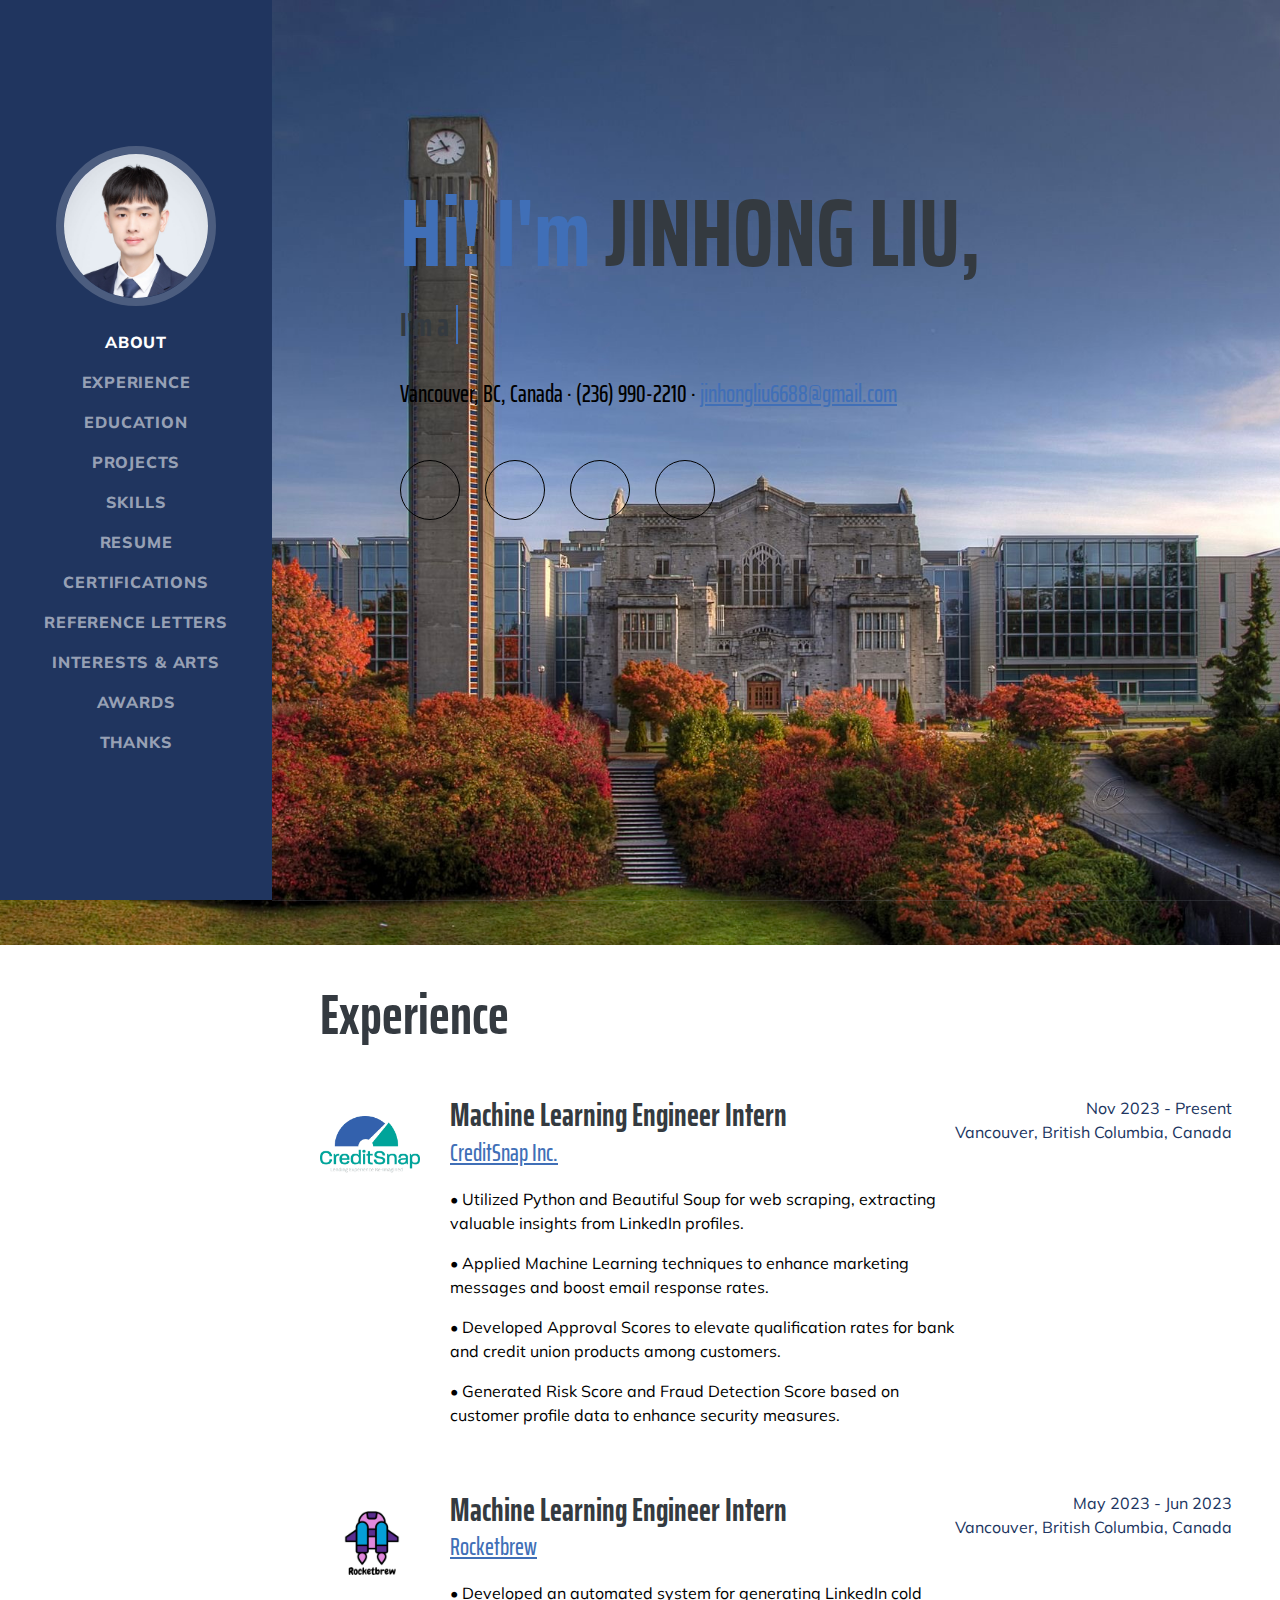
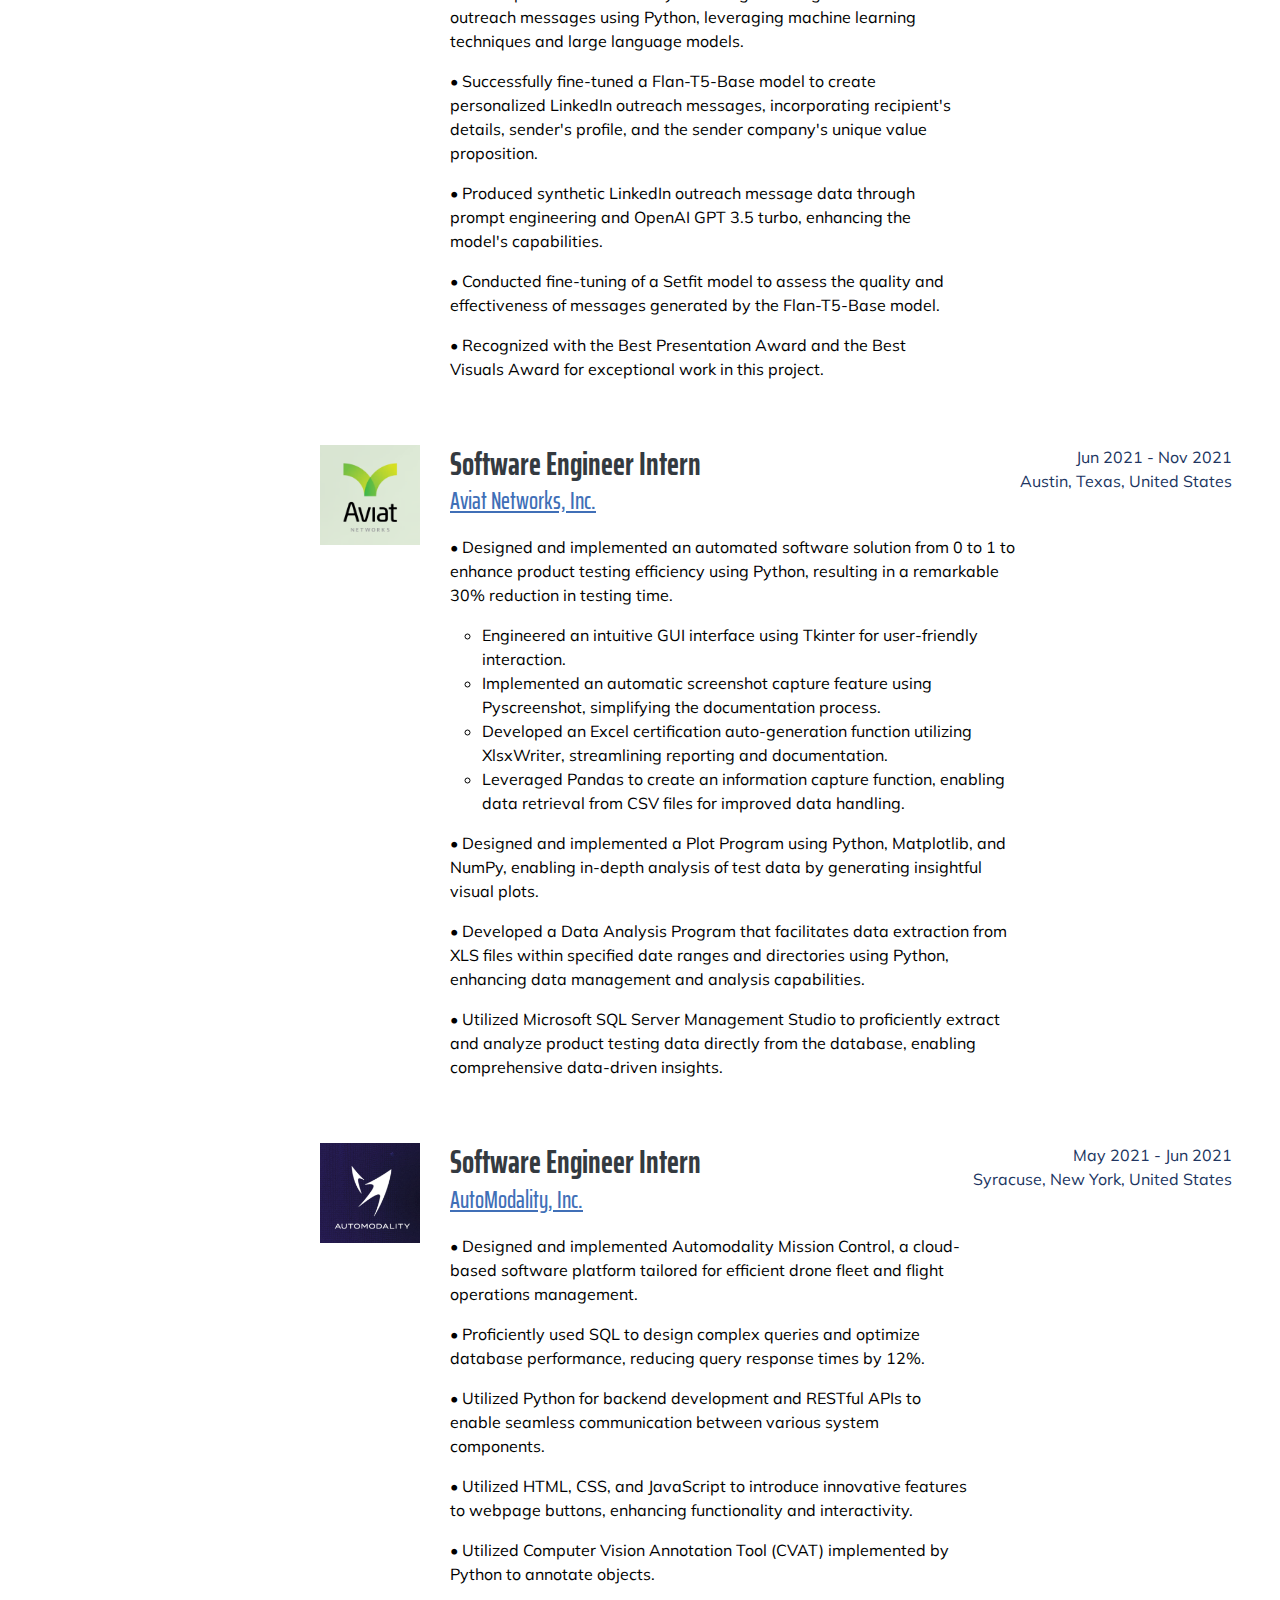
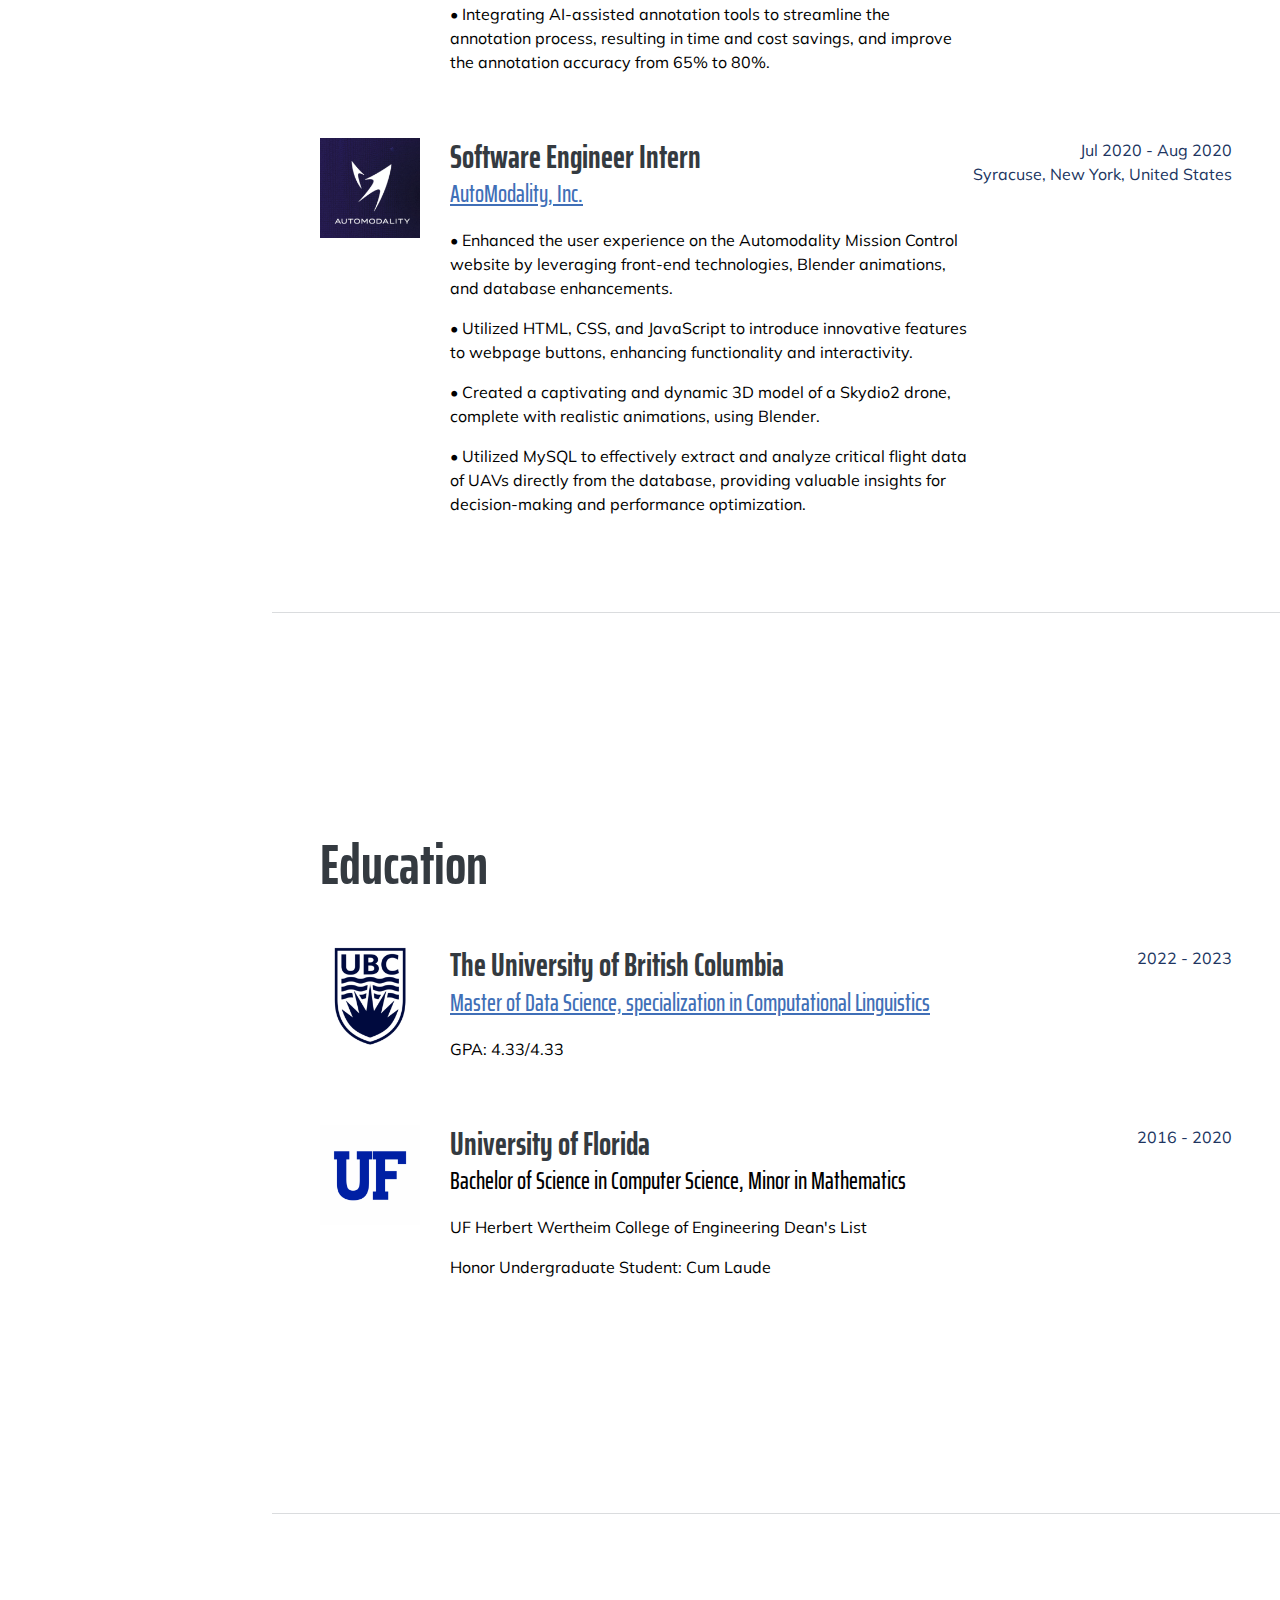
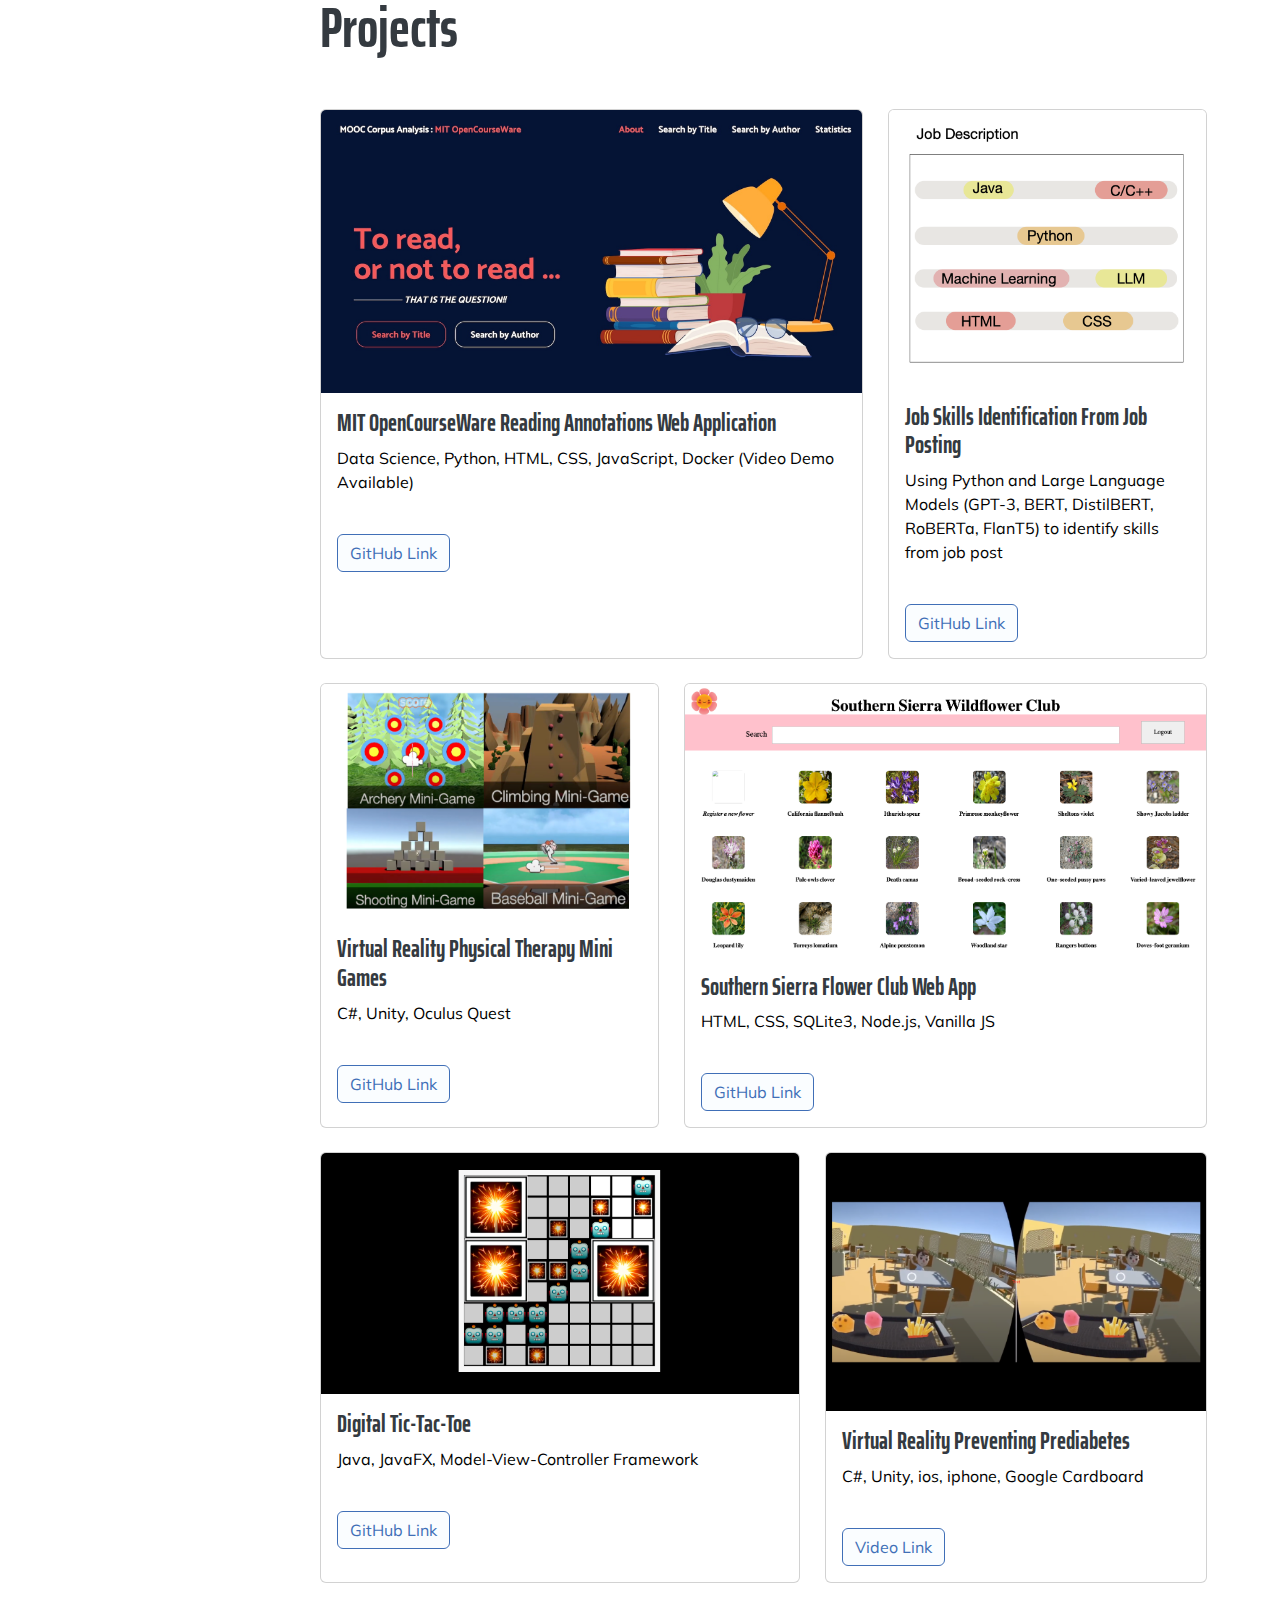
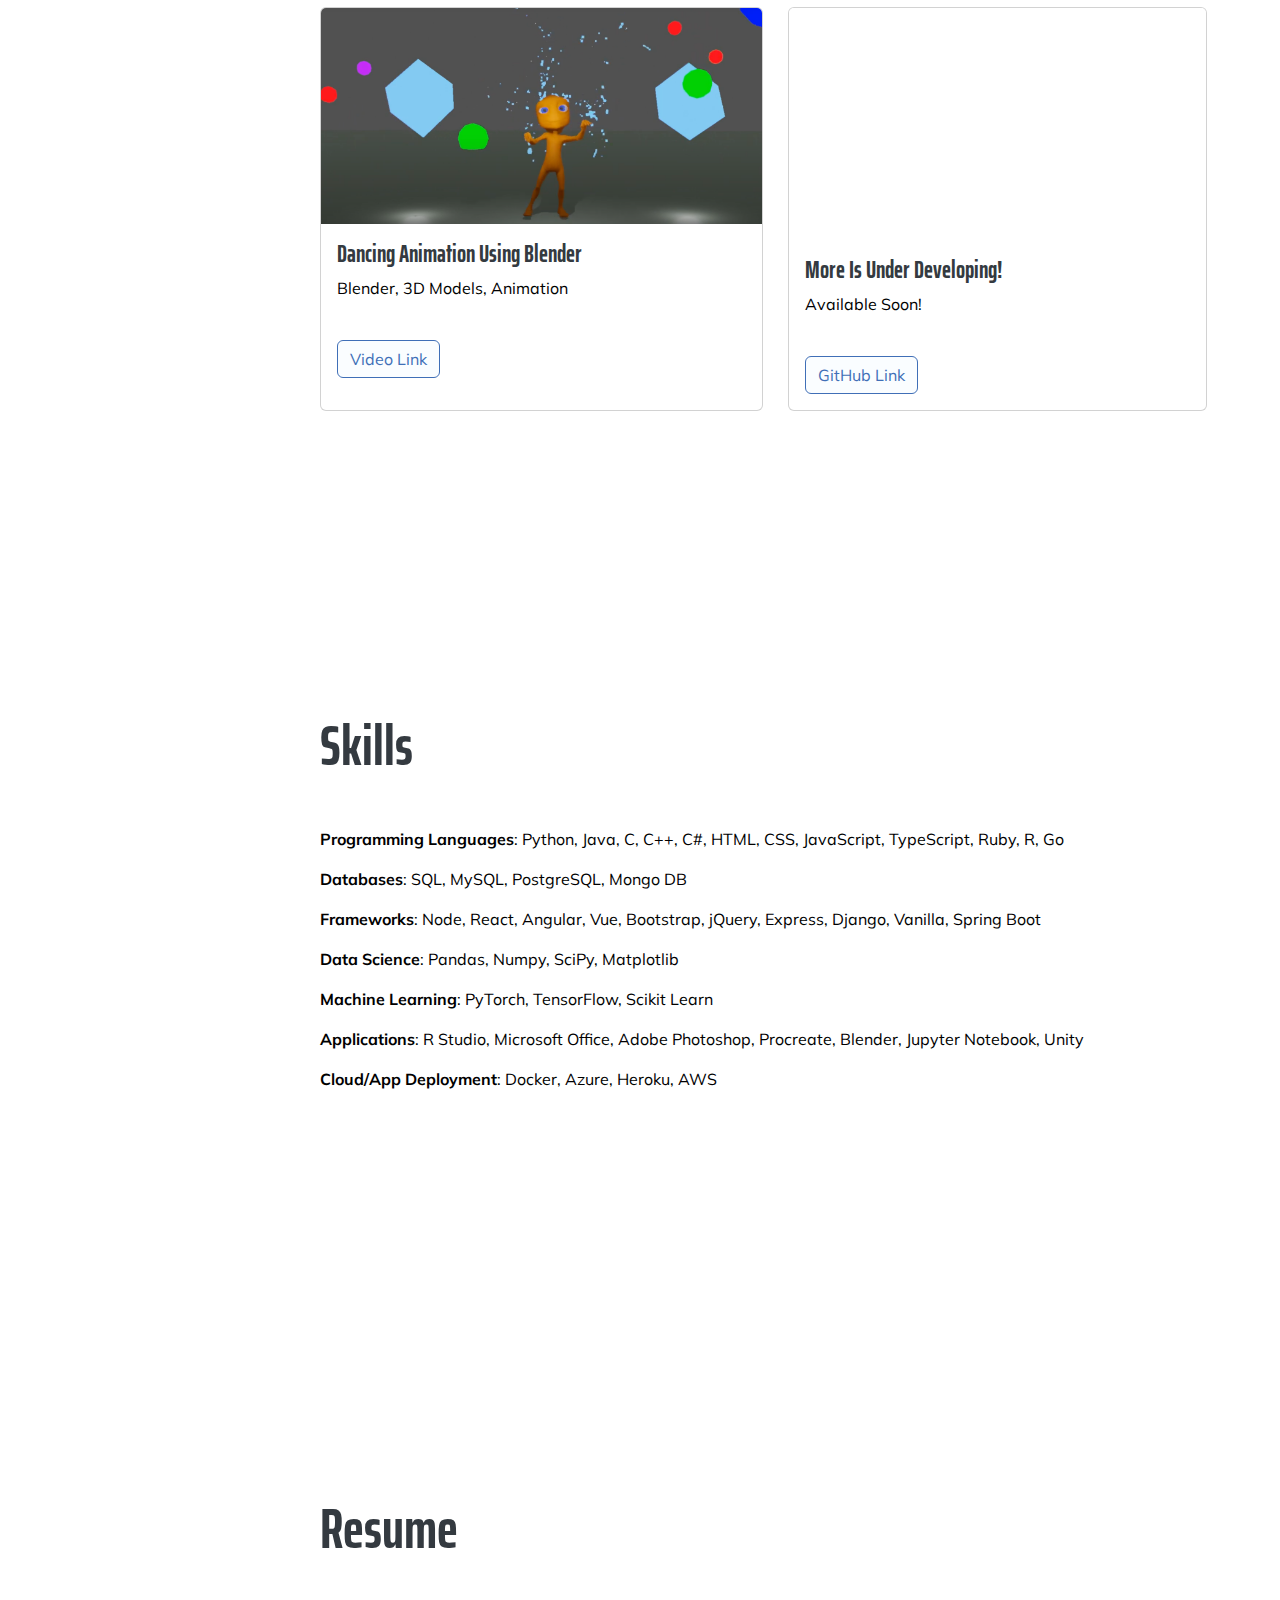
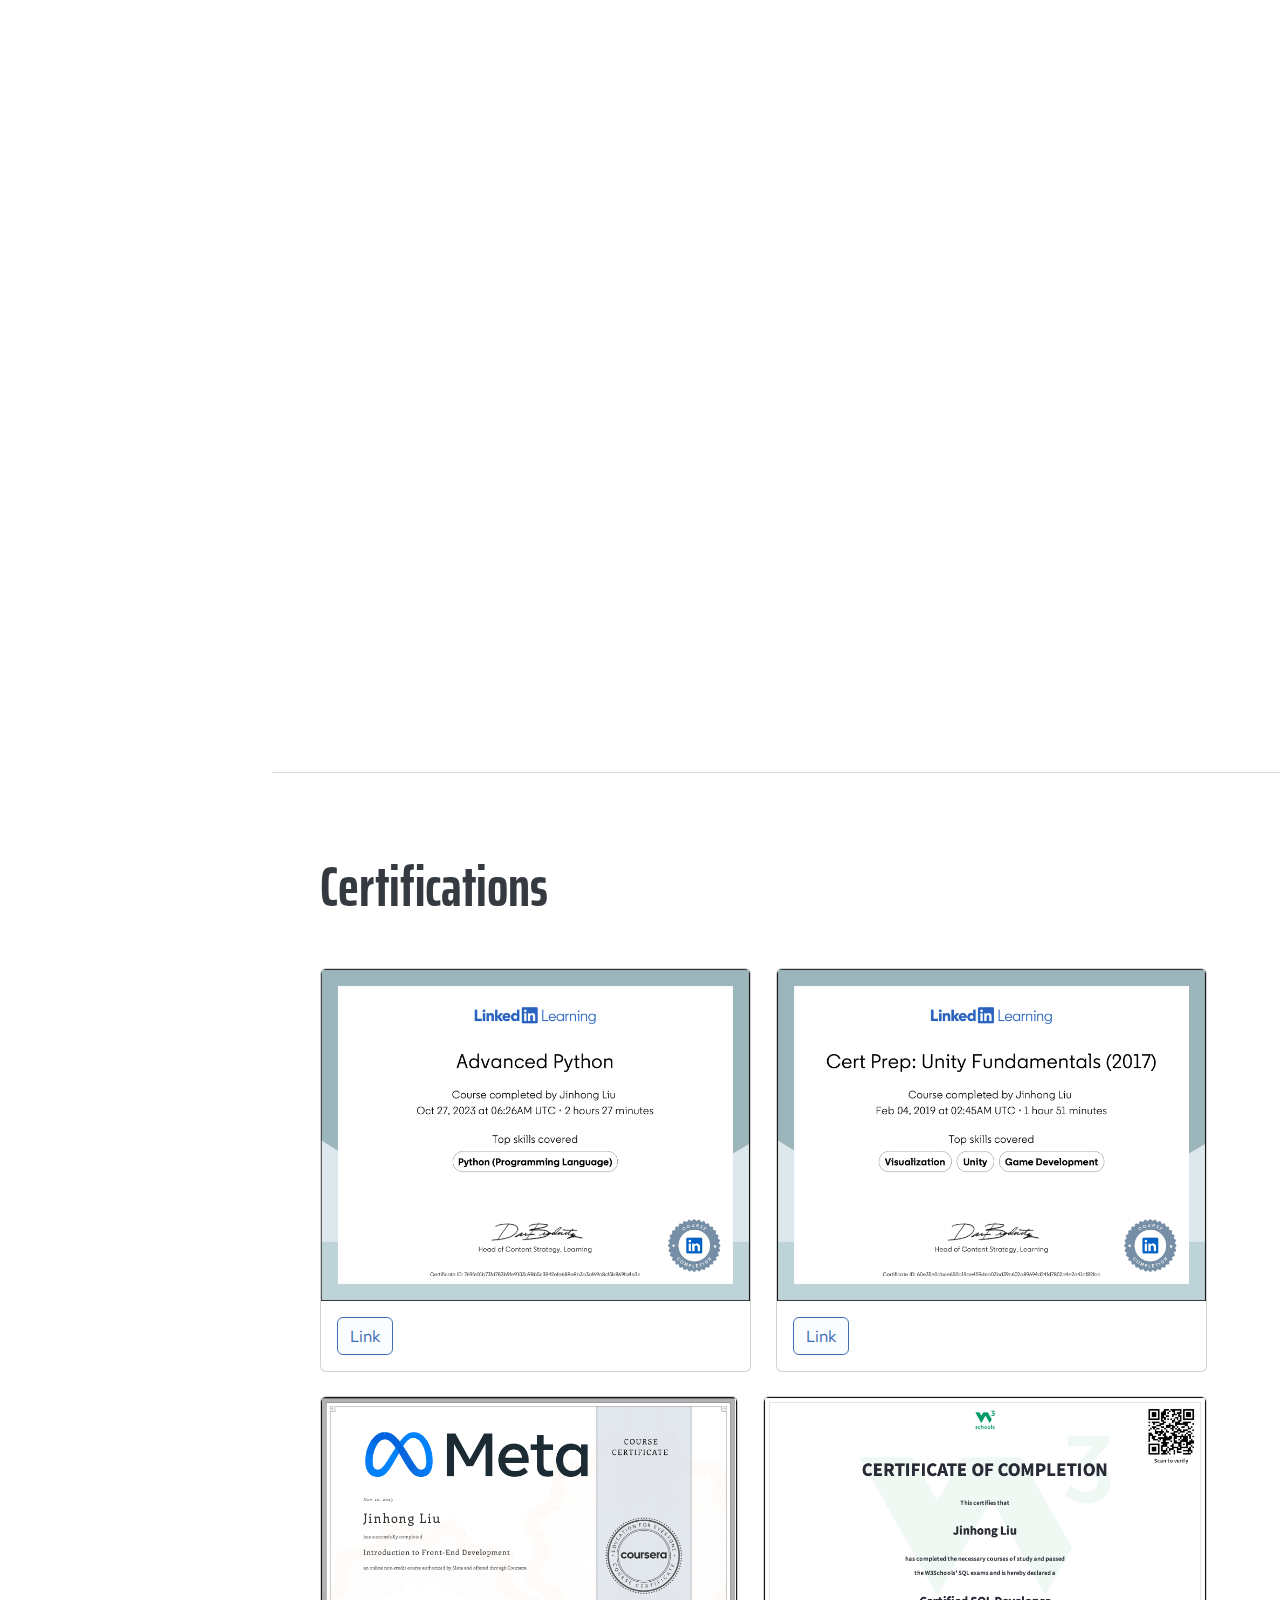
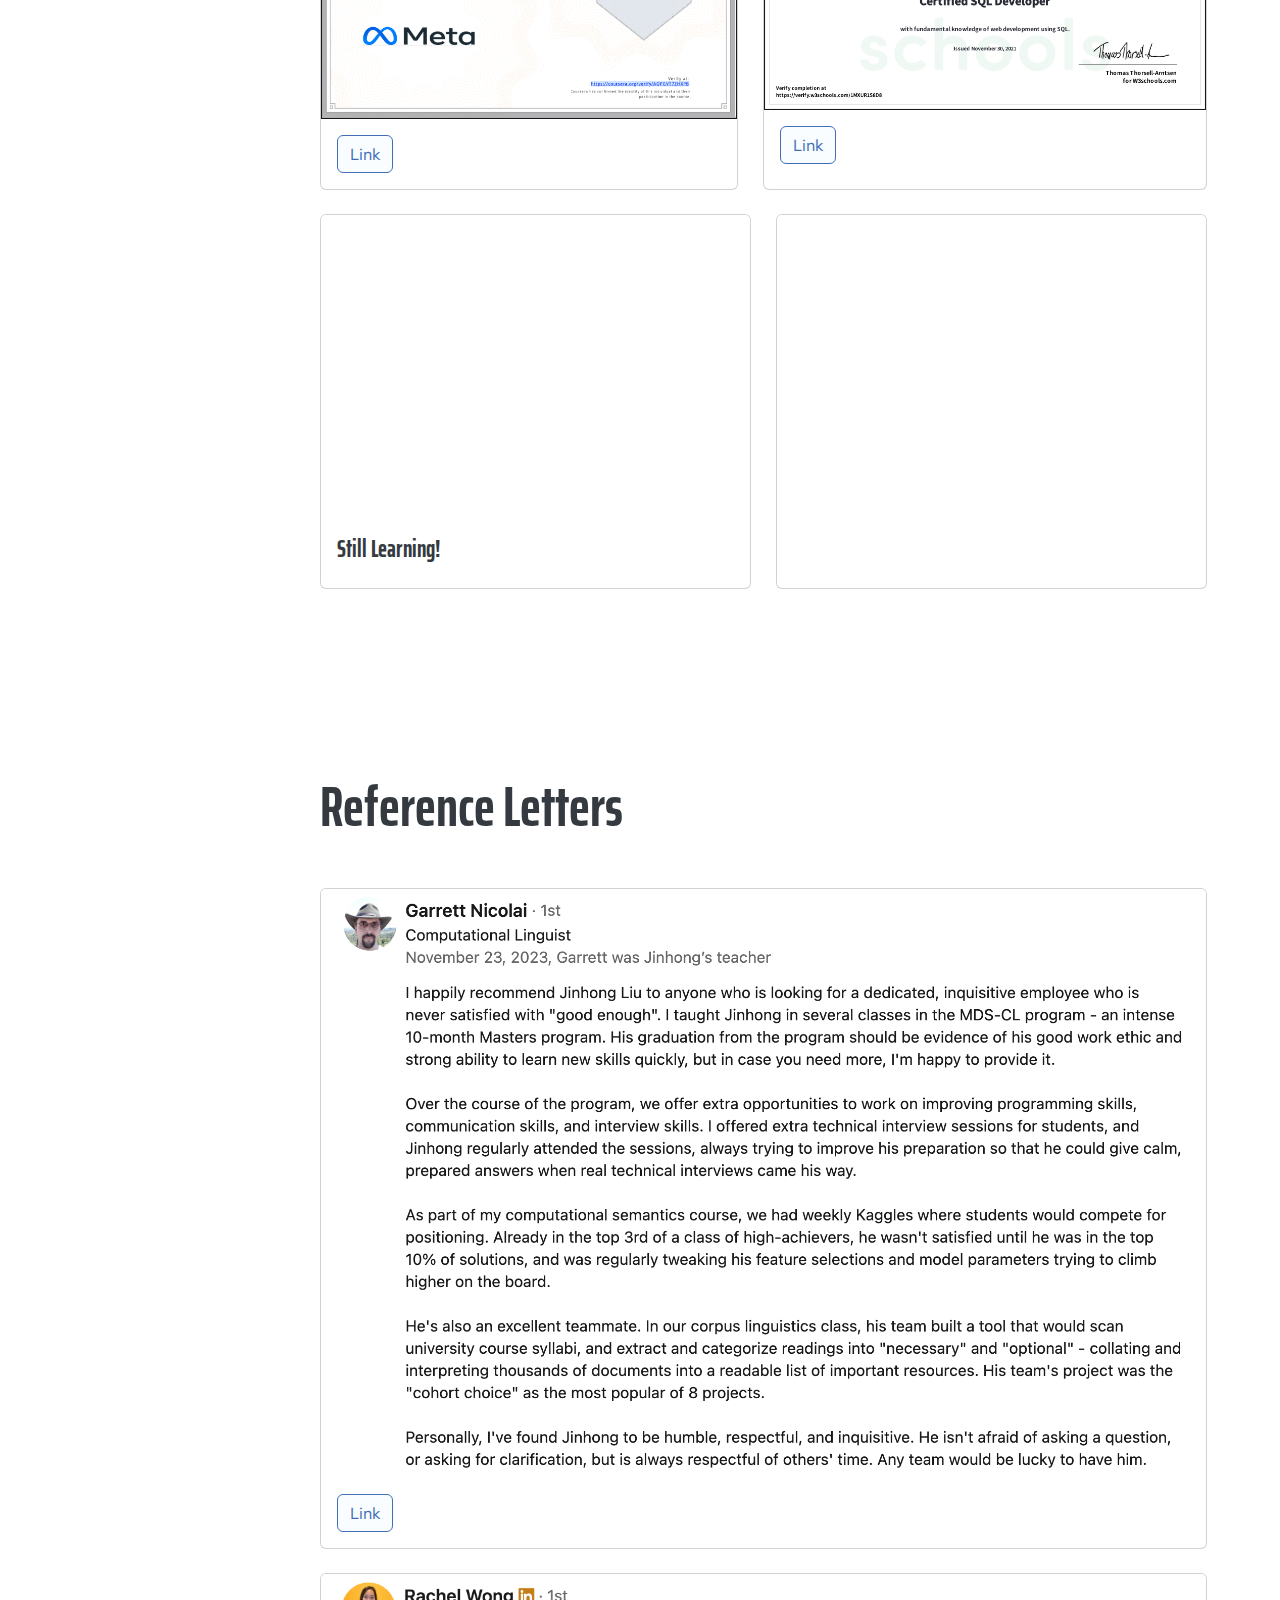
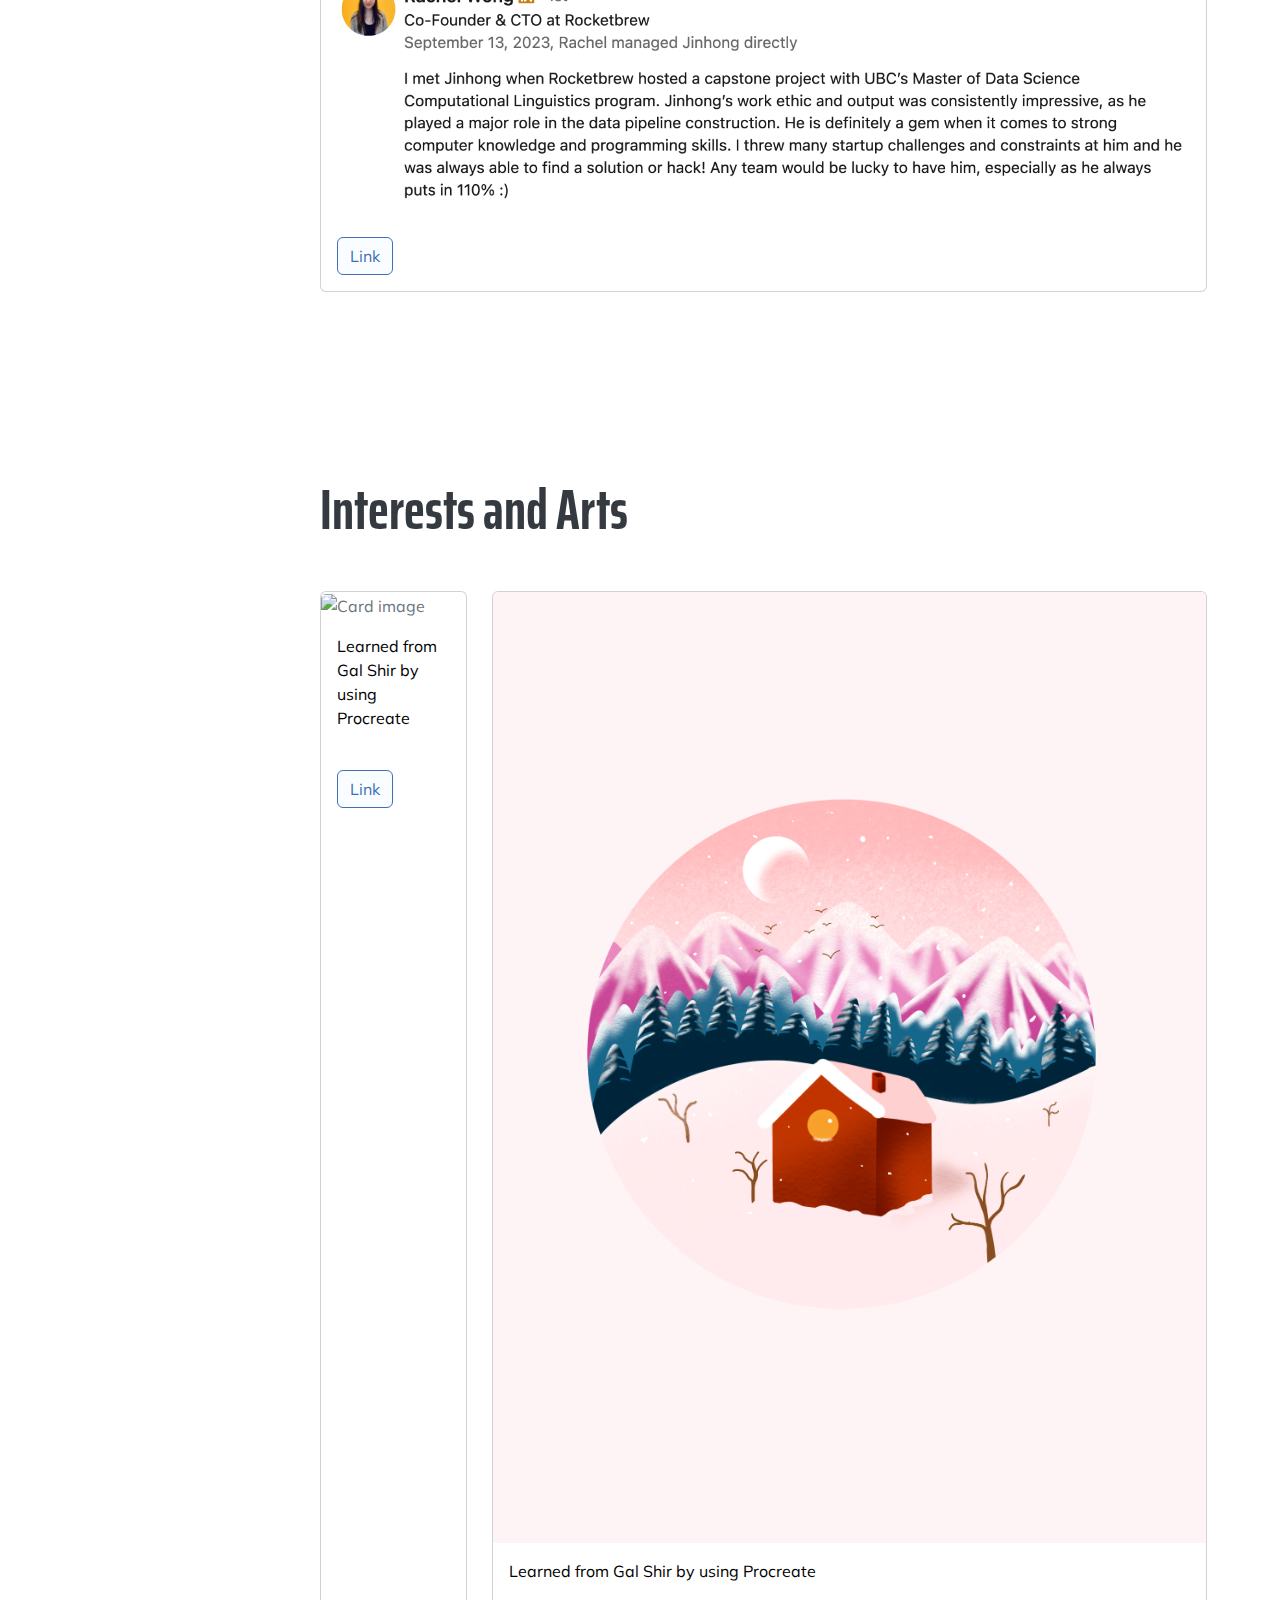
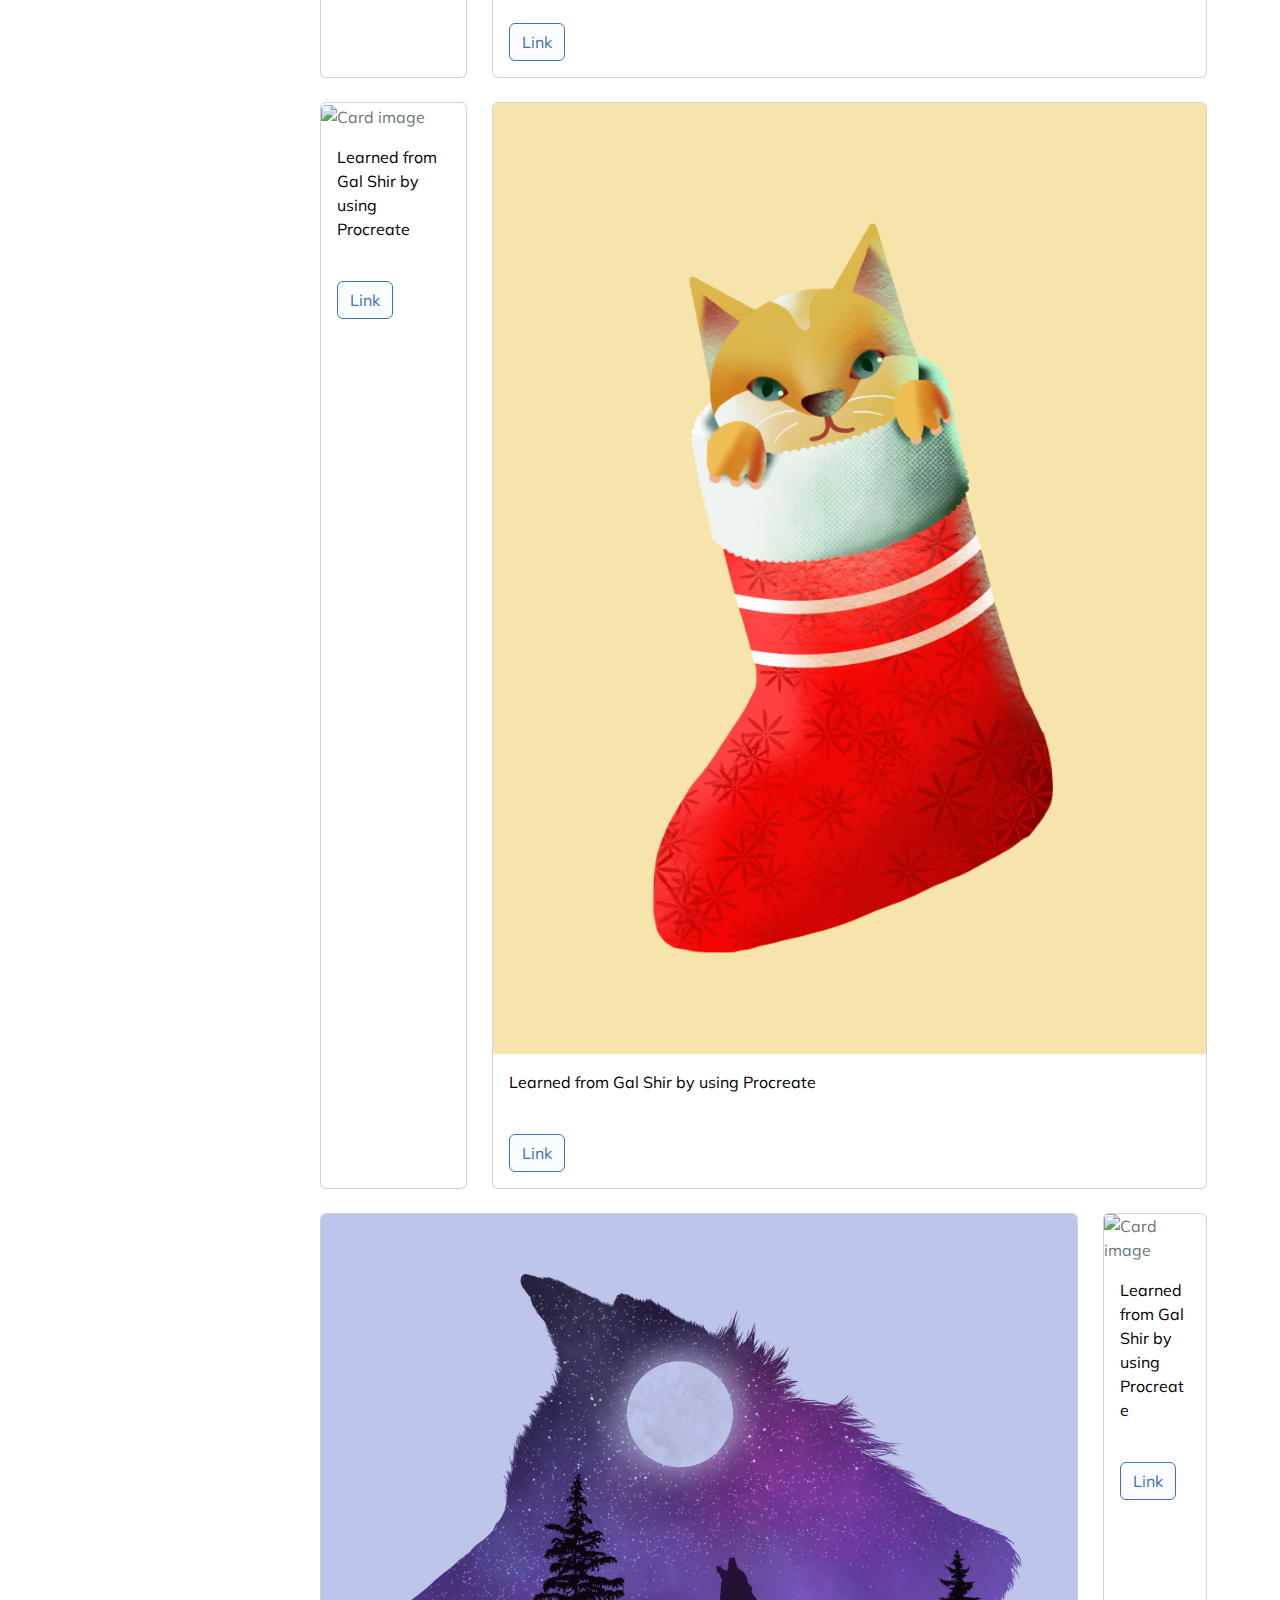
==== index.html @ 3a4aca95 "add changes" ====
<!DOCTYPE html>
<html lang="en">
    <head>
        <meta charset="utf-8" />
        <meta name="viewport" content="width=device-width, initial-scale=1, shrink-to-fit=no" />
        <meta name="description" content="" />
        <meta name="author" content="" />
        <!-- <title>Resume - Start Bootstrap Theme</title> -->
        <title>Jinhong Liu</title>
        <link rel="icon" type="image/x-icon" href="assets/img/favicon.ico" />
        <!-- Font Awesome icons (free version)-->
        <script src="https://use.fontawesome.com/releases/v6.3.0/js/all.js" crossorigin="anonymous"></script>
        <!-- Google fonts-->
        <link href="https://fonts.googleapis.com/css?family=Saira+Extra+Condensed:500,700" rel="stylesheet" type="text/css" />
        <link href="https://fonts.googleapis.com/css?family=Muli:400,400i,800,800i" rel="stylesheet" type="text/css" />
        <!-- Core theme CSS (includes Bootstrap)-->
        <link href="css/styles.css" rel="stylesheet" />
        <link href="css/type.css" rel="stylesheet" />
        <script src="https://code.jquery.com/jquery-3.6.4.min.js"></script>
        <script src="https://unpkg.com/scrollreveal"></script>
    </head>
    <body id="page-top">
        <!-- Navigation-->
        <nav class="navbar navbar-expand-lg navbar-dark bg-primary fixed-top" id="sideNav">
            <a class="navbar-brand js-scroll-trigger" href="#page-top">
                <span class="d-block d-lg-none">Jinhong Liu</span>
                <span class="d-none d-lg-block"><img class="img-fluid img-profile rounded-circle mx-auto mb-2" src="img/jinhongliu.png" alt="..." /></span>
            </a>
            <button class="navbar-toggler" type="button" data-bs-toggle="collapse" data-bs-target="#navbarResponsive" aria-controls="navbarResponsive" aria-expanded="false" aria-label="Toggle navigation"><span class="navbar-toggler-icon"></span></button>
            <div class="collapse navbar-collapse" id="navbarResponsive">
                <ul class="navbar-nav">
                    <li class="nav-item"><a class="nav-link js-scroll-trigger" href="#about">About</a></li>
                    <li class="nav-item"><a class="nav-link js-scroll-trigger" href="#experience">Experience</a></li>
                    <li class="nav-item"><a class="nav-link js-scroll-trigger" href="#education">Education</a></li>
                    <li class="nav-item"><a class="nav-link js-scroll-trigger" href="#projects">Projects</a></li>
                    <li class="nav-item"><a class="nav-link js-scroll-trigger" href="#skills">Skills</a></li>
                    <li class="nav-item"><a class="nav-link js-scroll-trigger" href="#resume">Resume</a></li>
                    <li class="nav-item"><a class="nav-link js-scroll-trigger" href="#certifications">Certifications</a></li>
                    <li class="nav-item"><a class="nav-link js-scroll-trigger" href="#reference">Reference Letters</a></li>
                    <li class="nav-item"><a class="nav-link js-scroll-trigger" href="#interestsandarts">Interests & Arts</a></li>
                    <li class="nav-item"><a class="nav-link js-scroll-trigger" href="#awards">Awards</a></li>
                    <li class="nav-item"><a class="nav-link js-scroll-trigger" href="#thanks">Thanks</a></li>
                </ul>
            </div>
        </nav>
        <!-- Page Content-->
        <div class="container-fluid p-0">
            <!-- About-->
            <section class="resume-section scroll-reveal" id="about">
                <div class="resume-section-content about-section">
                    <img class="wallpaper-begin"
                        src='img/wallpapers/vancouver-bridge.png'
                        alt=""
                    >
                    <h1 class="mb-0">
                        <!--  -->
                        <!-- <span class="text-primary">LIU</span> -->
                        <span style="color: #406FB7;">Hi! I'm </span>JINHONG LIU,
                    </h1>
                    <br>
                    <h3>
                        I'm a <span class="input-wrapper-begin"><a class="placeholder-begin"></a></span>
                        <!-- I'm a <span class="abcde"></span> -->
                        <!-- <a class="typewrite" id="border" data-period="2000" data-type='[ "Full Stack Web Developer", "Data Scientist", "Machine Learning Engineer", "Software Engineer" ]'>
                          <span class="wrap">Software Engineer</span>
                        </a> -->
                    </h3>
                    <br>
                    <div class="subheading mb-5">
                        Vancouver, BC, Canada  ·  (236) 990-2210  ·  
                        <a href="mailto:name@email.com">jinhongliu6688@gmail.com</a>
                        <!-- <a>jinhongliu6688@gmail.com</a> -->
                    </div>
                    <!-- <br> -->
                    <!-- <p class="lead mb-5">👋🏻 Hi! I recently graduated from the University of British Columbia with a <strong>Master of Data Science</strong> Degree with specialization in Computational Linguistics. I got my <strong>Bachelor of Science in Computer Science</strong> degree from University of Florida. I am activly seeking full-time position opportunities of <strong>software engineer, web developer, data scientist, and machine learning engineer</strong> in Canada. Feel free to contact me!</p> -->
                    <!-- <div class="social-icons"> -->
                    <div class="ul1">
                        <div class="li1">
                            <a href="https://www.linkedin.com/in/jinhong-ivan-liu" target="_blank"><i class="fab fa-linkedin-in icon"></i></a>
                        </div>
                        <div class="li1">
                            <a href="https://github.com/jinhongliu6688" target="_blank"><i class="fab fa-github icon"></i></a>
                        </div>
                        <div class="li1">
                            <a href="https://leetcode.com/ivan6688" target="_blank"><i class="fa-solid fa-code icon"></i></a>
                        </div>
                        <div class="li1">
                            <a href="mailto:jinhongliu6688@gmail.com" target="_blank"><i class="fa fa-envelope icon"></i></a>
                        </div>
                        <!-- <a class="social-icon" href="#!"><i class="fab fa-facebook-f"></i></a> -->
                    </div>
                </div>
            </section>
            <hr class="m-0" />
            <!-- Experience-->
            <section class="resume-section" id="experience">
                <div class="resume-section-content">
                    <h2 class="mb-5 scroll-reveal">Experience</h2>
                    <div class="d-flex flex-column flex-md-row justify-content-between mb-5 scroll-reveal">
                        <div class="logo-right-space">
                            <img class="company-logo" src="img/logos/creditsnap_logo.webp" alt="creditsnap_logo.jpg">
                        </div>
                        <div class="flex-grow-1">
                            <h3 class="mb-0">Machine Learning Engineer Intern</h3>
                            <div class="subheading mb-3">
                                <a href="http://www.CreditSnap.com" target="_blank">CreditSnap Inc.</a>
                            </div>
                            <!-- <p>Utilized machine learning to tackle B2B Fintech challenges</p> -->
                            <p>• Utilized Python and Beautiful Soup for web scraping, extracting valuable insights from LinkedIn profiles.</p>
                            <p>• Applied Machine Learning techniques to enhance marketing messages and boost email response rates.</p>
                            <p>• Developed Approval Scores to elevate qualification rates for bank and credit union products among customers.</p>
                            <p>• Generated Risk Score and Fraud Detection Score based on customer profile data to enhance security measures.</p>
                        </div>
                        <div class="flex-shrink-0" style="text-align: right;">
                            <span class="text-primary">Nov 2023 - Present</span>
                            <br>
                            <span class="text-primary">Vancouver, British Columbia, Canada</span>
                        </div>
                    </div>
                    <div class="d-flex flex-column flex-md-row justify-content-between mb-5 scroll-reveal">
                        <div class="logo-right-space">
                            <img class="company-logo" src="img/logos/rocketbrew_logo.png" alt="rocketbrew_logo.jpg">
                        </div>
                        <div class="flex-grow-1">
                            <h3 class="mb-0">Machine Learning Engineer Intern</h3>
                            <div class="subheading mb-3"><a href="https://www.therocketbrew.com/" target="_blank">Rocketbrew</a></div>
                            <p>• Developed an automated system for generating LinkedIn cold outreach messages using Python, leveraging machine learning techniques and large language models.</p>
                            <p>• Successfully fine-tuned a Flan-T5-Base model to create personalized LinkedIn outreach messages, incorporating recipient's details, sender's profile, and the sender company's unique value proposition.</p>
                            <p>• Produced synthetic LinkedIn outreach message data through prompt engineering and OpenAI GPT 3.5 turbo, enhancing the model's capabilities.</p>
                            <p>• Conducted fine-tuning of a Setfit model to assess the quality and effectiveness of messages generated by the Flan-T5-Base model.</p>
                            <p>• Recognized with the Best Presentation Award and the Best Visuals Award for exceptional work in this project.</p>
                        </div>
                        <!-- <div> -->
                        <div class="flex-shrink-0" style="text-align: right;">
                            <span class="text-primary">May 2023 - Jun 2023</span>
                            <br>
                            <span class="text-primary">Vancouver, British Columbia, Canada</span>
                        </div>
                            <!-- <div class="flex-shrink-0"><span class="text-primary">Vancouver, BC, Canada</span></div> -->
                        <!-- </div> -->
                    </div>
                    <div class="d-flex flex-column flex-md-row justify-content-between mb-5 scroll-reveal">
                        <div class="logo-right-space">
                            <img class="company-logo" src="img/logos/aviat_logo.png" alt="aviat_logo.jpg">
                        </div>
                        <div class="flex-grow-1">
                            <h3 class="mb-0">Software Engineer Intern</h3>
                            <div class="subheading mb-3"><a href="https://aviatnetworks.com/" target="_blank">Aviat Networks, Inc.</a></div>
                            <p>• Designed and implemented an automated software solution from 0 to 1 to enhance product testing efficiency using Python, resulting in a remarkable 30% reduction in testing time.</p>
                                <ul style="list-style-type:circle; color: black">
                                    <li>Engineered an intuitive GUI interface using Tkinter for user-friendly interaction.</li>
                                    <li>Implemented an automatic screenshot capture feature using Pyscreenshot, simplifying the documentation process.</li>
                                    <li>Developed an Excel certification auto-generation function utilizing XlsxWriter, streamlining reporting and documentation.</li>
                                    <li>Leveraged Pandas to create an information capture function, enabling data retrieval from CSV files for improved data handling.</li>
                                </ul>
                            <p>• Designed and implemented a Plot Program using Python, Matplotlib, and NumPy, enabling in-depth analysis of test data by generating insightful visual plots.</p>
                            <p>• Developed a Data Analysis Program that facilitates data extraction from XLS files within specified date ranges and directories using Python, enhancing data management and analysis capabilities.</p>
                            <p>• Utilized Microsoft SQL Server Management Studio to proficiently extract and analyze product testing data directly from the database, enabling comprehensive data-driven insights.</p>
                        </div>
                        <div class="flex-shrink-0" style="text-align: right;">
                            <span class="text-primary">Jun 2021 - Nov 2021</span>
                            <br>
                            <span class="text-primary">Austin, Texas, United States</span>
                        </div>
                    </div>
                    <div class="d-flex flex-column flex-md-row justify-content-between mb-5 scroll-reveal">
                        <div class="logo-right-space">
                            <img class="company-logo" src="img/logos/am_logo.png" alt="am_logo.jpg">
                        </div>
                        <div class="flex-grow-1">
                            <h3 class="mb-0">Software Engineer Intern</h3>
                            <div class="subheading mb-3"><a href="https://www.automodality.com/" target="_blank">AutoModality, Inc.</a></div>
                            <p>• Designed and implemented Automodality Mission Control, a cloud-based software platform tailored for efficient drone fleet and flight operations management.</p>
                            <p>• Proficiently used SQL to design complex queries and optimize database performance, reducing query response times by 12%.</p>
                            <p>• Utilized Python for backend development and RESTful APIs to enable seamless communication between various system components.</p>
                            <p>• Utilized HTML, CSS, and JavaScript to introduce innovative features to webpage buttons, enhancing functionality and interactivity.</p>
                            <p>• Utilized Computer Vision Annotation Tool (CVAT) implemented by Python to annotate objects.</p>
                            <p>• Integrating AI-assisted annotation tools to streamline the annotation process, resulting in time and cost savings, and improve the annotation accuracy from 65% to 80%.</p>
                        </div>
                        <div class="flex-shrink-0" style="text-align: right;">
                            <span class="text-primary">May 2021 - Jun 2021</span>
                            <br>
                            <span class="text-primary">Syracuse, New York, United States</span>
                        </div>
                    </div>
                    <div class="d-flex flex-column flex-md-row justify-content-between scroll-reveal">
                        <div class="logo-right-space">
                            <img class="company-logo" src="img/logos/am_logo.png" alt="am_logo.jpg">
                        </div>
                        <div class="flex-grow-1">
                            <h3 class="mb-0">Software Engineer Intern</h3>
                            <div class="subheading mb-3"><a href="https://www.automodality.com/" target="_blank">AutoModality, Inc.</a></div>
                            <p>• Enhanced the user experience on the Automodality Mission Control website by leveraging front-end technologies, Blender animations, and database enhancements.</p>
                            <p>• Utilized HTML, CSS, and JavaScript to introduce innovative features to webpage buttons, enhancing functionality and interactivity.</p>
                            <p>• Created a captivating and dynamic 3D model of a Skydio2 drone, complete with realistic animations, using Blender. </p>
                            <p>• Utilized MySQL to effectively extract and analyze critical flight data of UAVs directly from the database, providing valuable insights for decision-making and performance optimization.    </p>
                        </div>
                        <div class="flex-shrink-0" style="text-align: right;">
                            <span class="text-primary">Jul 2020 - Aug 2020</span>
                            <br>
                            <span class="text-primary">Syracuse, New York, United States</span>
                        </div>
                    </div>
                </div>
            </section>
            <hr class="m-0" />
            <!-- Education-->
            <section class="resume-section" id="education">
                <div class="resume-section-content">
                    <h2 class="mb-5 scroll-reveal">Education</h2>
                    <div class="d-flex flex-column flex-md-row justify-content-between mb-5 scroll-reveal">
                        <div class="logo-right-space">
                            <img class="company-logo" src="img/logos/ubc-logo-1.png" alt="ubc-logo.jpg">
                        </div>
                        <div class="flex-grow-1">
                            <h3 class="mb-0">The University of British Columbia</h3>
                            <div class="subheading mb-3"><a href="https://masterdatascience.ubc.ca/programs/computational-linguistics" target="_blank">Master of Data Science, specialization in Computational Linguistics</a></div>
                            <!-- <div>Computer Science - Web Development Track</div> -->
                            <p>GPA: 4.33/4.33</p>
                        </div>
                        <div class="flex-shrink-0"><span class="text-primary">2022 - 2023</span></div>
                    </div>
                    <div class="d-flex flex-column flex-md-row justify-content-between scroll-reveal">
                        <div class="logo-right-space">
                            <!-- style="width:100px;height:100px; margin-top: 10px;" -->
                            <img class="company-logo" src="img/logos/uf-logo-1.png" alt="uf-logo.jpg">
                        </div>
                        <div class="flex-grow-1">
                            <h3 class="mb-0">University of Florida</h3>
                            <div class="subheading mb-3">Bachelor of Science in Computer Science, Minor in Mathematics</div>
                            <p>UF Herbert Wertheim College of Engineering Dean's List</p>
                            <p>Honor Undergraduate Student: Cum Laude</p>
                        </div>
                        <div class="flex-shrink-0"><span class="text-primary">2016 - 2020</span></div>
                    </div>
                </div>
            </section>
            <hr class="m-0" />
            <!-- Projects-->
            <section class="resume-section" id="projects">
                <div class="resume-section-content">
                    <h2 class="mb-5 scroll-reveal">Projects</h2>
                    <div class="card-deck d-flex flex-row scroll-reveal">
                        <div class="card mb-4">
                            <div class="card-img-top">
                                <img class="center-card-img card-img-top" src="img/projects/mit_project.jpeg" alt="Card image" />
                            </div>
                            <div class="card-body">
                                <h4 class="card-title">MIT OpenCourseWare Reading Annotations Web Application</h4>
                                <p class="card-text">
                                    Data Science, Python, HTML, CSS, JavaScript, Docker (Video Demo Available)
                                </p>
                                <br />
                                <a href="https://github.com/jinhongliu6688/MIT_OpenCourseWare_Reading_Annotations_Web_App" target="_blank"
                                    class="btn btn-primary sink-button" style="color: #406FB7;">GitHub Link</a>
                            </div>
                        </div>
                        <div class="card mb-4">
                            <div class="card-img-top">
                                <img class="center-card-img card-img-top" src="img/projects/skills_extraction.png" alt="Card image" />
                            </div>
                            <div class="card-body">
                                <h4 class="card-title">Job Skills Identification From Job Posting</h4>
                                <p class="card-text">
                                    Using Python and Large Language Models (GPT-3, BERT, DistilBERT, RoBERTa, FlanT5) to identify skills from job post
                                </p>
                                <br />
                                <a href="https://github.com/jinhongliu6688/LLM-Large-Language-Model--based-Skill-Extraction-from-LinkedIn-Job-Descriptions" target="_blank"
                                    class="btn btn-primary sink-button" style="color: #406FB7;">GitHub Link</a>
                            </div>
                        </div>
                    </div>
                    <div class="card-deck d-flex flex-row scroll-reveal">
                        <div class="card mb-4">
                            <div class="card-img-top">
                                <img class="center-card-img card-img-top" src="img/projects/vr_physical.png" alt="Card image" />
                            </div>
                            <div class="card-body">
                                <h4 class="card-title">Virtual Reality Physical Therapy Mini Games</h4>
                                <p class="card-text">
                                    C#, Unity, Oculus Quest
                                </p>
                                <br />
                                <a href="https://github.com/jinhongliu6688/VR_for_Physical_Therapy" target="_blank"
                                    class="btn btn-primary sink-button" style="color: #406FB7;">GitHub Link</a>
                            </div>
                        </div>
                        <div class="card mb-4">
                            <div class="card-img-top">
                                <img class="center-card-img card-img-top" src="img/projects/flower_web_app.png" alt="Card image" />
                            </div>
                            <div class="card-body">
                                <h4 class="card-title">Southern Sierra Flower Club Web App</h4>
                                <p class="card-text">
                                    HTML, CSS, SQLite3, Node.js, Vanilla JS
                                </p>
                                <br />
                                <a href="https://github.com/jinhongliu6688/Southern_Sierra_Flower_Club_Web_App" target="_blank"
                                    class="btn btn-primary sink-button" style="color: #406FB7;">GitHub Link</a>
                            </div>
                        </div>
                    </div>
                    <div class="card-deck d-flex flex-row scroll-reveal">
                        <div class="card mb-4">
                            <div class="card-img-top">
                                <img class="center-card-img card-img-top" src="img/projects/tictactoe_black.png" alt="Card image" />
                            </div>
                            <div class="card-body">
                                <h4 class="card-title">Digital Tic-Tac-Toe</h4>
                                <p class="card-text">
                                    Java, JavaFX, Model-View-Controller Framework
                                </p>
                                <br />
                                <a href="https://github.com/jinhongliu6688/Digital-Tic-Tac-Toe" target="_blank"
                                    class="btn btn-primary sink-button" style="color: #406FB7;">GitHub Link</a>
                            </div>
                        </div>
                        <div class="card mb-4">
                            <div class="card-img-top">
                                <img class="center-card-img card-img-top" src="img/projects/vr_prediabetes.png" alt="Card image" />
                            </div>
                            <div class="card-body">
                                <h4 class="card-title">Virtual Reality Preventing Prediabetes</h4>
                                <p class="card-text">
                                    C#, Unity, ios, iphone, Google Cardboard
                                </p>
                                <br />
                                <a href="https://youtu.be/BjT1qqiP2U8" target="_blank"
                                    class="btn btn-primary sink-button" style="color: #406FB7;">Video Link</a>
                            </div>
                        </div>
                    </div>
                    <div class="card-deck d-flex flex-row scroll-reveal">
                        <div class="card mb-4">
                            <div class="card-img-top">
                                <img class="center-card-img card-img-top" src="img/projects/blender_dance.png" alt="Card image" />
                            </div>
                            <div class="card-body">
                                <h4 class="card-title">Dancing Animation Using Blender</h4>
                                <p class="card-text">
                                    Blender, 3D Models, Animation
                                </p>
                                <br />
                                <a href="https://www.youtube.com/watch?v=Gjp_6P2lR80" target="_blank"
                                    class="btn btn-primary sink-button" style="color: #406FB7;">Video Link</a>
                            </div>
                        </div>
                        <div class="card mb-4">
                            <div class="card-img-top">
                                <img class="center-card-img card-img-top" src="img/projects/more.png" alt="Card image" />
                            </div>
                            <div class="card-body">
                                <h4 class="card-title">More Is Under Developing!</h4>
                                <p class="card-text">
                                    Available Soon!
                                </p>
                                <br />
                                <a href="https://github.com/jinhongliu6688/" target="_blank"
                                    class="btn btn-primary sink-button" style="color: #406FB7;">GitHub Link</a>
                            </div>
                        </div>
                    </div>
                </div>
            </section>
            <!-- Skills-->
            <section class="resume-section" id="skills">
                <div class="resume-section-content">
                    <h2 class="mb-5 scroll-reveal">Skills</h2>
                    <!-- <div class="subheading mb-3">Programming Languages & Tools</div> -->
                    <p class="scroll-reveal"><b>Programming Languages</b>: Python, Java, C, C++, C#, HTML, CSS, JavaScript, TypeScript, Ruby, R, Go </p>
                    <p class="scroll-reveal"><b>Databases</b>: SQL, MySQL, PostgreSQL, Mongo DB</p>
                    <p class="scroll-reveal"><b>Frameworks</b>: Node, React, Angular, Vue, Bootstrap, jQuery, Express, Django, Vanilla, Spring Boot</p>
                    <p class="scroll-reveal"><b>Data Science</b>: Pandas, Numpy, SciPy, Matplotlib</p>
                    <p class="scroll-reveal"><b>Machine Learning</b>: PyTorch, TensorFlow, Scikit Learn</p>
                    <p class="scroll-reveal"><b>Applications</b>: R Studio, Microsoft Office, Adobe Photoshop, Procreate, Blender, Jupyter Notebook, Unity</p>
                    <p class="scroll-reveal"><b>Cloud/App Deployment</b>: Docker, Azure, Heroku, AWS</p>
                    <br>
                    <ul class="list-inline dev-icons scroll-reveal">
                        <li class="list-inline-item"><i class="fa-brands fa-python"></i></li>
                        <li class="list-inline-item"><i class="fa-brands fa-java"></i></li>
                        <li class="list-inline-item"><i class="fa-brands fa-html5"></i></li>
                        <li class="list-inline-item"><i class="fa-brands fa-css3-alt"></i></li>
                        <li class="list-inline-item"><i class="fab fa-js-square"></i></li>
                        <li class="list-inline-item"><i class="fab fa-angular"></i></li>
                        <li class="list-inline-item"><i class="fab fa-react"></i></li>
                        <li class="list-inline-item"><i class="fab fa-node-js"></i></li>
                        <li class="list-inline-item"><i class="fab fa-sass"></i></li>
                        <li class="list-inline-item"><i class="fab fa-wordpress"></i></li>
                        <li class="list-inline-item"><i class="fab fa-npm"></i></li>
                    </ul>
                </div>
            </section>
            <!-- Resume-->
            <section class="resume-section" id="resume">
                <div class="resume-section-content">
                    <h2 class="mb-5 scroll-reveal">Resume
                        <br></br>
                        <iframe class="scroll-reveal" src="https://drive.google.com/file/d/10S5GH50jc93jUezCOF-utd0xEZvRHxii/preview" width="100%"
                            height="2200px"></iframe>
                    </h2>
                </div>
            </section>
            <hr class="m-0" />
            <!-- Certifications-->
            <!-- 847 x 600 for image -->
            <section class="resume-section" id="certifications">
                <div class="resume-section-content">
                    <h2 class="mb-5 scroll-reveal">Certifications</h2>
                    <div class="card-deck d-flex flex-row scroll-reveal">
                        <div class="card mb-4">
                            <div class="card-img-top">
                                <img class="center-card-img card-img-top" src="img/certifications/advanced_python.png" alt="Card image" />
                            </div>
                            <div class="card-body">
                                <a href="https://drive.google.com/file/d/1xI4yjVljS7wCKxcM22gVFaMq-KoABKWU/view?usp=sharing" target="_blank"
                                    class="btn btn-primary sink-button" style="color: #406FB7;">Link</a>
                            </div>
                        </div>
                        <div class="card mb-4">
                            <div class="card-img-top">
                                <img class="center-card-img card-img-top" src="img/certifications/unity.png" alt="Card image" />
                            </div>
                            <div class="card-body">
                                <a href="https://drive.google.com/file/d/1oYgvN3u5VS28BcXvEqBQqKTB7LNnMd6B/view?usp=sharing" target="_blank"
                                    class="btn btn-primary sink-button" style="color: #406FB7;">Link</a>
                            </div>
                        </div>
                    </div>
                    <div class="card-deck d-flex flex-row scroll-reveal">
                        <div class="card mb-4">
                            <div class="card-img-top">
                                <img class="center-card-img card-img-top" src="img/certifications/meta_frontend.png" alt="Card image" />
                            </div>
                            <div class="card-body">
                                <a href="https://coursera.org/share/1c3ba69ee33a1cf14c3d2251b04b91d5" target="_blank"
                                    class="btn btn-primary sink-button" style="color: #406FB7;">Link</a>
                            </div>
                        </div>
                        <div class="card mb-4">
                            <div class="card-img-top">
                                <img class="center-card-img card-img-top" src="img/certifications/sql.png" alt="Card image" />
                            </div>
                            <div class="card-body">
                                <a href="https://drive.google.com/file/d/14vMfc3zqg0IUQ8CogonNp4kZ_61QVrgQ/view?usp=sharing" target="_blank"
                                    class="btn btn-primary sink-button" style="color: #406FB7;">Link</a>
                            </div>
                        </div>
                    </div>
                    <div class="card-deck d-flex flex-row scroll-reveal">
                        <div class="card mb-4">
                            <div class="card-img-top">
                                <img class="center-card-img card-img-top" src="img/certifications/more_cer.png" alt="Card image" />
                            </div>
                            <div class="card-body">
                                <h4 class="card-title">Still Learning!</h4>
                            </div>
                        </div>
                        <div class="card mb-4">
                            <div class="card-img-top">
                                <img class="center-card-img card-img-top" src="img/certifications/more_cer.png" alt="Card image" />
                            </div>
                            <div class="card-body">
                                <h4 class="card-title"></h4>
                            </div>
                        </div>
                    </div>
                </div>
            </section>
            <!-- Recommendation & Reference -->
            <section class="resume-section" id="reference">
                <div class="resume-section-content">
                    <h2 class="mb-5 scroll-reveal">Reference Letters</h2>
                    <div class="card-deck d-flex flex-row scroll-reveal">
                        <div class="card mb-4">
                            <div class="card-img-top">
                                <img class="center-card-img card-img-top" src="img/reference/garrett_letter.png" alt="Card image" />
                            </div>
                            <div class="card-body">
                                <a href="https://www.linkedin.com/in/jinhong-ivan-liu" target="_blank"
                                    class="btn btn-primary sink-button" style="color: #406FB7;">Link</a>
                            </div>
                        </div>
                    </div>
                    <div class="card-deck d-flex flex-row scroll-reveal">
                        <div class="card mb-4">
                            <div class="card-img-top">
                                <img class="center-card-img card-img-top" src="img/reference/rachel_letter.png" alt="Card image" />
                            </div>
                            <div class="card-body">
                                <a href="https://www.linkedin.com/in/jinhong-ivan-liu" target="_blank"
                                    class="btn btn-primary sink-button" style="color: #406FB7;">Link</a>
                            </div>
                        </div>
                    </div>
                </div>
            </section>
            <!-- Interests & Arts-->
            <section class="resume-section" id="interestsandarts">
                <div class="resume-section-content">
                    <h2 class="mb-5 scroll-reveal">Interests and Arts</h2>
                    <div class="card-deck d-flex flex-row scroll-reveal">
                        <div class="card mb-4">
                            <div class="card-img-top">
                                <img class="center-card-img card-img-top" src="img/arts/1.png" alt="Card image" />
                            </div>
                            <div class="card-body">
                                <p class="card-text">
                                    Learned from Gal Shir by using Procreate
                                </p>
                                <br />
                                <a href="https://drive.google.com/drive/folders/1uqhkcTW9iRnxj7F_oT38E7wJAlHM9YSo?usp=sharing" target="_blank"
                                    class="btn btn-primary sink-button" style="color: #406FB7;">Link</a>
                            </div>
                        </div>
                        <div class="card mb-4">
                            <div class="card-img-top">
                                <img class="center-card-img card-img-top" src="img/arts/2.png" alt="Card image" />
                            </div>
                            <div class="card-body">
                                <p class="card-text">
                                    Learned from Gal Shir by using Procreate
                                </p>
                                <br />
                                <a href="https://drive.google.com/drive/folders/1uqhkcTW9iRnxj7F_oT38E7wJAlHM9YSo?usp=sharing" target="_blank"
                                    class="btn btn-primary sink-button" style="color: #406FB7;">Link</a>
                            </div>
                        </div>
                    </div>
                    <div class="card-deck d-flex flex-row scroll-reveal">
                        <div class="card mb-4">
                            <div class="card-img-top">
                                <img class="center-card-img card-img-top" src="img/arts/4.png" alt="Card image" />
                            </div>
                            <div class="card-body">
                                <!-- <h4 class="card-title"></h4> -->
                                <p class="card-text">
                                    Learned from Gal Shir by using Procreate
                                </p>
                                <br />
                                <a href="https://drive.google.com/drive/folders/1uqhkcTW9iRnxj7F_oT38E7wJAlHM9YSo?usp=sharing" target="_blank"
                                    class="btn btn-primary sink-button" style="color: #406FB7;">Link</a>
                            </div>
                        </div>
                        <div class="card mb-4">
                            <div class="card-img-top">
                                <img class="center-card-img card-img-top" src="img/arts/5.png" alt="Card image" />
                            </div>
                            <div class="card-body">
                                <p class="card-text">
                                    Learned from Gal Shir by using Procreate
                                </p>
                                <br />
                                <a href="https://drive.google.com/drive/folders/1uqhkcTW9iRnxj7F_oT38E7wJAlHM9YSo?usp=sharing" target="_blank"
                                    class="btn btn-primary sink-button" style="color: #406FB7;">Link</a>
                            </div>
                        </div>
                    </div>
                    <div class="card-deck d-flex flex-row scroll-reveal">
                        <div class="card mb-4">
                            <div class="card-img-top wolf-image">
                                <img class="center-card-img card-img-top" src="img/arts/3.png" alt="Card image" />
                            </div>
                            <div class="card-body">
                                <p class="card-text">
                                    Learned from "Art with Flo" by using Procreate
                                </p>
                                <br />
                                <a href="https://drive.google.com/drive/folders/1uqhkcTW9iRnxj7F_oT38E7wJAlHM9YSo?usp=sharing" target="_blank"
                                    class="btn btn-primary sink-button" style="color: #406FB7;">Link</a>
                            </div>
                        </div>
                        <div class="card mb-4">
                            <div class="card-img-top snowman-image">
                                <img class="center-card-img card-img-top" src="img/arts/6.png" alt="Card image" />
                            </div>
                            <div class="card-body">
                                <p class="card-text">
                                    Learned from Gal Shir by using Procreate
                                </p>
                                <br />
                                <a href="https://drive.google.com/drive/folders/1uqhkcTW9iRnxj7F_oT38E7wJAlHM9YSo?usp=sharing" target="_blank"
                                    class="btn btn-primary sink-button" style="color: #406FB7;">Link</a>
                            </div>
                        </div>
                    </div>
                </div>
            </section>
            <!-- Awards-->
            <section class="resume-section" id="awards">
                <div class="resume-section-content">
                    <h2 class="mb-5 scroll-reveal">Awards</h2>
                    <ul class="fa-ul mb-0">
                        <li class="scroll-reveal">
                            <span class="fa-li"><i class="fas fa-trophy text-warning"></i></span>
                            <a href="https://github.com/jinhongliu6688/MIT_OpenCourseWare_Reading_Annotations_Web_App" target="_blank">UBC - MDSCL - Advanced Corpus Linguistics - Team project - Web Application - Most popular project - 1st Place</a>
                        </li>
                        <li class="scroll-reveal">
                            <span class="fa-li"><i class="fas fa-trophy text-warning"></i></span>
                            UBC - MDSCL - Corpus Linguistics - Language Classification - Machine Learning - In-class competition - 3rd place
                        </li>
                        <li class="scroll-reveal">
                            <span class="fa-li"><i class="fas fa-trophy text-warning"></i></span>
                            UBC - MDSCL - Advanced Computational Semantics In-class Kaggle Competition 4 - Machine Learning - 3rd Place
                        </li>
                        <li class="scroll-reveal">
                            <span class="fa-li"><i class="fas fa-trophy text-warning"></i></span>
                            UBC - MDSCL - Advanced Computational Semantics In-class Kaggle Competition 2 - Machine Learning - 4th Place
                        </li>
                        <li class="scroll-reveal">
                            <span class="fa-li"><i class="fas fa-trophy text-warning"></i></span>
                            UBC - MDSCL - Advanced Computational Semantics In-class Kaggle Competition 3 - Machine Learning - 4th Place
                        </li>
                        <li class="scroll-reveal">
                            <span class="fa-li"><i class="fas fa-trophy text-warning"></i></span>
                            UBC - MDSCL - Capstone Project - Best Presentation
                        </li>
                        <li class="scroll-reveal">
                            <span class="fa-li"><i class="fas fa-trophy text-warning"></i></span>
                            UBC - MDSCL - Capstone Project - Best Visuals
                        </li>
                        <li class="scroll-reveal">
                            <span class="fa-li"><i class="fas fa-trophy text-warning"></i></span>
                            UF - Herbert Wertheim College of Engineering Dean’s List
                        </li>
                        <li class="scroll-reveal">
                            <span class="fa-li"><i class="fas fa-trophy text-warning"></i></span>
                            UF - Honor Undergraduate Student - Cum Laude
                        </li>
                    </ul>
                    <br></br>
                    <div class="card-deck d-flex flex-row scroll-reveal">
                        <div class="card mb-4">
                            <div class="card-img-top">
                                <img class="center-card-img card-img-top" src="img/awards/best_presentation.png" alt="Card image" />
                            </div>
                            <div class="card-body">
                                <a href="https://drive.google.com/file/d/1sa8P6BYc6jpyt2kWCPNkWmJfUUEXW47Y/view?usp=sharing" target="_blank"
                                    class="btn btn-primary sink-button" style="color: #406FB7;">Link</a>
                            </div>
                        </div>
                        <div class="card mb-4">
                            <div class="card-img-top">
                                <img class="center-card-img card-img-top" src="img/awards/best_visuals.png" alt="Card image" />
                            </div>
                            <div class="card-body">
                                <a href="https://drive.google.com/file/d/18ILEIDCojrBRZ-bkH0XQRkRjtWQgQ0li/view?usp=sharing" target="_blank"
                                    class="btn btn-primary sink-button" style="color: #406FB7;">Link</a>
                            </div>
                        </div>
                    </div>
                </div>
            </section>
            <!-- Thanks-->
            <section class="resume-section scroll-reveal" id="thanks">
                <div class="thanks-section">
                    <img class="wallpaper-end"
                        src='img/wallpapers/wp10285674-ubc-wallpapers.jpg'
                        alt=""
                    >
                    <div class="resume-section-content">
                        <h2 class="mb-5">
                            <!-- <a class="typewrite" style="color: white;" data-period="2000" data-type='[ "Thank you for viewing my portfolio website!", "I would be more than happy to connect with you!", "Have a great day!" ]'></a> -->
                            <span class="input-wrapper-end"><a class="placeholder-end"></a></span>
                        </h2>
                        <br>
                        <!-- <br> -->
                        <div class="ul1">
                            <div class="li1 li-end">
                                <a href="https://www.linkedin.com/in/jinhong-ivan-liu" target="_blank"><i style="color: #fff;" class="fab fa-linkedin-in icon"></i></a>
                            </div>
                            <div class="li1 li-end">
                                <a href="https://github.com/jinhongliu6688" target="_blank"><i style="color: #fff;" class="fab fa-github icon"></i></a>
                            </div>
                            <div class="li1 li-end">
                                <a href="https://leetcode.com/ivan6688" target="_blank"><i style="color: #fff;" class="fa-solid fa-code icon"></i></a>
                            </div>
                            <div class="li1 li-end">
                                <a href="mailto:jinhongliu6688@gmail.com" target="_blank"><i style="color: #fff;" class="fa fa-envelope icon"></i></a>
                            </div>
                            <!-- <a class="social-icon" href="#!"><i class="fab fa-facebook-f"></i></a> -->
                        </div>
                        <!-- <div class="social-icons">
                            <a class="social-icon" href="https://www.linkedin.com/in/jinhong-ivan-liu" target="_blank"><i class="fab fa-linkedin-in"></i></a>
                            <a class="social-icon" href="https://github.com/jinhongliu6688" target="_blank"><i class="fab fa-github"></i></a>
                            <a class="social-icon" href="https://leetcode.com/ivan6688" target="_blank"><i class="fa-solid fa-code"></i></a>
                            <a class="social-icon" href="mailto:jinhongliu6688@gmail.com" target="_blank"><i class="fa fa-envelope"></i></a>
                        </div> -->
                    </div>
                </div>
            </section>
        </div>
        <!-- Bootstrap core JS--> 
        <script src="https://cdn.jsdelivr.net/npm/bootstrap@5.2.3/dist/js/bootstrap.bundle.min.js"></script>
        <!-- Core theme JS-->
        <script src="js/scripts.js"></script>
    </body>
</html>
---- css/type.css ----
@charset "UTF-8";
.input-wrapper-begin {
  display: inline-block;
  font-size: 125%;
  width: 50%;
}
.input-wrapper-begin > input,
.input-wrapper-begin > .placeholder-begin {
  display: block;
  appearance: none;
  font-size: calc(1.325rem + 0.9vw);
  width: 100%;
  height: 100%;
  background-color: transparent;
  border: none;
}
.input-wrapper-begin > .placeholder-begin {
  pointer-events: none;
}
.input-wrapper-begin > .placeholder-begin::before {
  content: "​";
  content: "​"/"Software Engineer";
  alt: "Software Engineer";
  white-space: break-spaces;
  will-change: content;
  animation: typed-0 17.6s linear 1s infinite forwards;
}
.input-wrapper-begin > .placeholder-begin::after {
  content: "​";
  position: relative;
  display: inline-block;
  padding-right: 2px;
  border-right: 2px solid currentColor;
  white-space: nowrap;
  animation: typed-0-caret 0.75s linear 1s infinite forwards;
}
@keyframes typed-0 {
  0%, 0.3777878788% {
    content: "​S";
    content: "​S"/"Software Engineer";
    alt: "Software Engineer";
  }
  0.3787878788%, 0.7565757576% {
    content: "​So";
    content: "​So"/"Software Engineer";
    alt: "Software Engineer";
  }
  0.7575757576%, 1.1353636364% {
    content: "​Sof";
    content: "​Sof"/"Software Engineer";
    alt: "Software Engineer";
  }
  1.1363636364%, 1.5141515152% {
    content: "​Soft";
    content: "​Soft"/"Software Engineer";
    alt: "Software Engineer";
  }
  1.5151515152%, 1.8929393939% {
    content: "​Softw";
    content: "​Softw"/"Software Engineer";
    alt: "Software Engineer";
  }
  1.8939393939%, 2.2717272727% {
    content: "​Softwa";
    content: "​Softwa"/"Software Engineer";
    alt: "Software Engineer";
  }
  2.2727272727%, 2.6505151515% {
    content: "​Softwar";
    content: "​Softwar"/"Software Engineer";
    alt: "Software Engineer";
  }
  2.6515151515%, 3.0293030303% {
    content: "​Software";
    content: "​Software"/"Software Engineer";
    alt: "Software Engineer";
  }
  3.0303030303%, 3.4080909091% {
    content: "​Software ";
    content: "​Software "/"Software Engineer";
    alt: "Software Engineer";
  }
  3.4090909091%, 3.7868787879% {
    content: "​Software E";
    content: "​Software E"/"Software Engineer";
    alt: "Software Engineer";
  }
  3.7878787879%, 4.1656666667% {
    content: "​Software En";
    content: "​Software En"/"Software Engineer";
    alt: "Software Engineer";
  }
  4.1666666667%, 4.5444545455% {
    content: "​Software Eng";
    content: "​Software Eng"/"Software Engineer";
    alt: "Software Engineer";
  }
  4.5454545455%, 4.9232424242% {
    content: "​Software Engi";
    content: "​Software Engi"/"Software Engineer";
    alt: "Software Engineer";
  }
  4.9242424242%, 5.302030303% {
    content: "​Software Engin";
    content: "​Software Engin"/"Software Engineer";
    alt: "Software Engineer";
  }
  5.303030303%, 5.6808181818% {
    content: "​Software Engine";
    content: "​Software Engine"/"Software Engineer";
    alt: "Software Engineer";
  }
  5.6818181818%, 6.0596060606% {
    content: "​Software Enginee";
    content: "​Software Enginee"/"Software Engineer";
    alt: "Software Engineer";
  }
  6.0606060606%, 14.3171818182% {
    content: "​Software Engineer";
    content: "​Software Engineer"/"Software Engineer";
    alt: "Software Engineer";
  }
  14.3181818182%, 14.6202121212% {
    content: "​Software Enginee";
    content: "​Software Enginee"/"Software Engineer";
    alt: "Software Engineer";
  }
  14.6212121212%, 14.9232424242% {
    content: "​Software Engine";
    content: "​Software Engine"/"Software Engineer";
    alt: "Software Engineer";
  }
  14.9242424242%, 15.2262727273% {
    content: "​Software Engin";
    content: "​Software Engin"/"Software Engineer";
    alt: "Software Engineer";
  }
  15.2272727273%, 15.5293030303% {
    content: "​Software Engi";
    content: "​Software Engi"/"Software Engineer";
    alt: "Software Engineer";
  }
  15.5303030303%, 15.8323333333% {
    content: "​Software Eng";
    content: "​Software Eng"/"Software Engineer";
    alt: "Software Engineer";
  }
  15.8333333333%, 16.1353636364% {
    content: "​Software En";
    content: "​Software En"/"Software Engineer";
    alt: "Software Engineer";
  }
  16.1363636364%, 16.4383939394% {
    content: "​Software E";
    content: "​Software E"/"Software Engineer";
    alt: "Software Engineer";
  }
  16.4393939394%, 16.7414242424% {
    content: "​Software ";
    content: "​Software "/"Software Engineer";
    alt: "Software Engineer";
  }
  16.7424242424%, 17.0444545455% {
    content: "​Software";
    content: "​Software"/"Software Engineer";
    alt: "Software Engineer";
  }
  17.0454545455%, 17.3474848485% {
    content: "​Softwar";
    content: "​Softwar"/"Software Engineer";
    alt: "Software Engineer";
  }
  17.3484848485%, 17.6505151515% {
    content: "​Softwa";
    content: "​Softwa"/"Software Engineer";
    alt: "Software Engineer";
  }
  17.6515151515%, 17.9535454545% {
    content: "​Softw";
    content: "​Softw"/"Software Engineer";
    alt: "Software Engineer";
  }
  17.9545454545%, 18.2565757576% {
    content: "​Soft";
    content: "​Soft"/"Software Engineer";
    alt: "Software Engineer";
  }
  18.2575757576%, 18.5596060606% {
    content: "​Sof";
    content: "​Sof"/"Software Engineer";
    alt: "Software Engineer";
  }
  18.5606060606%, 18.8626363636% {
    content: "​So";
    content: "​So"/"Software Engineer";
    alt: "Software Engineer";
  }
  18.8636363636%, 19.1656666667% {
    content: "​S";
    content: "​S"/"Software Engineer";
    alt: "Software Engineer";
  }
  19.1666666667%, 22.9535454545% {
    content: "​";
    content: "​"/"Software Engineer";
    alt: "Software Engineer";
  }
  22.9545454545%, 23.3323333333% {
    content: "​F";
    content: "​F"/"Software Engineer";
    alt: "Software Engineer";
  }
  23.3333333333%, 23.7111212121% {
    content: "​Fu";
    content: "​Fu"/"Software Engineer";
    alt: "Software Engineer";
  }
  23.7121212121%, 24.0899090909% {
    content: "​Ful";
    content: "​Ful"/"Software Engineer";
    alt: "Software Engineer";
  }
  24.0909090909%, 24.4686969697% {
    content: "​Full";
    content: "​Full"/"Software Engineer";
    alt: "Software Engineer";
  }
  24.4696969697%, 24.8474848485% {
    content: "​Full ";
    content: "​Full "/"Software Engineer";
    alt: "Software Engineer";
  }
  24.8484848485%, 25.2262727273% {
    content: "​Full S";
    content: "​Full S"/"Software Engineer";
    alt: "Software Engineer";
  }
  25.2272727273%, 25.6050606061% {
    content: "​Full St";
    content: "​Full St"/"Software Engineer";
    alt: "Software Engineer";
  }
  25.6060606061%, 25.9838484848% {
    content: "​Full Sta";
    content: "​Full Sta"/"Software Engineer";
    alt: "Software Engineer";
  }
  25.9848484848%, 26.3626363636% {
    content: "​Full Stac";
    content: "​Full Stac"/"Software Engineer";
    alt: "Software Engineer";
  }
  26.3636363636%, 26.7414242424% {
    content: "​Full Stack";
    content: "​Full Stack"/"Software Engineer";
    alt: "Software Engineer";
  }
  26.7424242424%, 27.1202121212% {
    content: "​Full Stack ";
    content: "​Full Stack "/"Software Engineer";
    alt: "Software Engineer";
  }
  27.1212121212%, 27.499% {
    content: "​Full Stack W";
    content: "​Full Stack W"/"Software Engineer";
    alt: "Software Engineer";
  }
  27.5%, 27.8777878788% {
    content: "​Full Stack We";
    content: "​Full Stack We"/"Software Engineer";
    alt: "Software Engineer";
  }
  27.8787878788%, 28.2565757576% {
    content: "​Full Stack Web";
    content: "​Full Stack Web"/"Software Engineer";
    alt: "Software Engineer";
  }
  28.2575757576%, 28.6353636364% {
    content: "​Full Stack Web ";
    content: "​Full Stack Web "/"Software Engineer";
    alt: "Software Engineer";
  }
  28.6363636364%, 29.0141515152% {
    content: "​Full Stack Web D";
    content: "​Full Stack Web D"/"Software Engineer";
    alt: "Software Engineer";
  }
  29.0151515152%, 29.3929393939% {
    content: "​Full Stack Web De";
    content: "​Full Stack Web De"/"Software Engineer";
    alt: "Software Engineer";
  }
  29.3939393939%, 29.7717272727% {
    content: "​Full Stack Web Dev";
    content: "​Full Stack Web Dev"/"Software Engineer";
    alt: "Software Engineer";
  }
  29.7727272727%, 30.1505151515% {
    content: "​Full Stack Web Deve";
    content: "​Full Stack Web Deve"/"Software Engineer";
    alt: "Software Engineer";
  }
  30.1515151515%, 30.5293030303% {
    content: "​Full Stack Web Devel";
    content: "​Full Stack Web Devel"/"Software Engineer";
    alt: "Software Engineer";
  }
  30.5303030303%, 30.9080909091% {
    content: "​Full Stack Web Develo";
    content: "​Full Stack Web Develo"/"Software Engineer";
    alt: "Software Engineer";
  }
  30.9090909091%, 31.2868787879% {
    content: "​Full Stack Web Develop";
    content: "​Full Stack Web Develop"/"Software Engineer";
    alt: "Software Engineer";
  }
  31.2878787879%, 31.6656666667% {
    content: "​Full Stack Web Develope";
    content: "​Full Stack Web Develope"/"Software Engineer";
    alt: "Software Engineer";
  }
  31.6666666667%, 39.9232424242% {
    content: "​Full Stack Web Developer";
    content: "​Full Stack Web Developer"/"Software Engineer";
    alt: "Software Engineer";
  }
  39.9242424242%, 40.2262727273% {
    content: "​Full Stack Web Develope";
    content: "​Full Stack Web Develope"/"Software Engineer";
    alt: "Software Engineer";
  }
  40.2272727273%, 40.5293030303% {
    content: "​Full Stack Web Develop";
    content: "​Full Stack Web Develop"/"Software Engineer";
    alt: "Software Engineer";
  }
  40.5303030303%, 40.8323333333% {
    content: "​Full Stack Web Develo";
    content: "​Full Stack Web Develo"/"Software Engineer";
    alt: "Software Engineer";
  }
  40.8333333333%, 41.1353636364% {
    content: "​Full Stack Web Devel";
    content: "​Full Stack Web Devel"/"Software Engineer";
    alt: "Software Engineer";
  }
  41.1363636364%, 41.4383939394% {
    content: "​Full Stack Web Deve";
    content: "​Full Stack Web Deve"/"Software Engineer";
    alt: "Software Engineer";
  }
  41.4393939394%, 41.7414242424% {
    content: "​Full Stack Web Dev";
    content: "​Full Stack Web Dev"/"Software Engineer";
    alt: "Software Engineer";
  }
  41.7424242424%, 42.0444545455% {
    content: "​Full Stack Web De";
    content: "​Full Stack Web De"/"Software Engineer";
    alt: "Software Engineer";
  }
  42.0454545455%, 42.3474848485% {
    content: "​Full Stack Web D";
    content: "​Full Stack Web D"/"Software Engineer";
    alt: "Software Engineer";
  }
  42.3484848485%, 42.6505151515% {
    content: "​Full Stack Web ";
    content: "​Full Stack Web "/"Software Engineer";
    alt: "Software Engineer";
  }
  42.6515151515%, 42.9535454545% {
    content: "​Full Stack Web";
    content: "​Full Stack Web"/"Software Engineer";
    alt: "Software Engineer";
  }
  42.9545454545%, 43.2565757576% {
    content: "​Full Stack We";
    content: "​Full Stack We"/"Software Engineer";
    alt: "Software Engineer";
  }
  43.2575757576%, 43.5596060606% {
    content: "​Full Stack W";
    content: "​Full Stack W"/"Software Engineer";
    alt: "Software Engineer";
  }
  43.5606060606%, 43.8626363636% {
    content: "​Full Stack ";
    content: "​Full Stack "/"Software Engineer";
    alt: "Software Engineer";
  }
  43.8636363636%, 44.1656666667% {
    content: "​Full Stack";
    content: "​Full Stack"/"Software Engineer";
    alt: "Software Engineer";
  }
  44.1666666667%, 44.4686969697% {
    content: "​Full Stac";
    content: "​Full Stac"/"Software Engineer";
    alt: "Software Engineer";
  }
  44.4696969697%, 44.7717272727% {
    content: "​Full Sta";
    content: "​Full Sta"/"Software Engineer";
    alt: "Software Engineer";
  }
  44.7727272727%, 45.0747575758% {
    content: "​Full St";
    content: "​Full St"/"Software Engineer";
    alt: "Software Engineer";
  }
  45.0757575758%, 45.3777878788% {
    content: "​Full S";
    content: "​Full S"/"Software Engineer";
    alt: "Software Engineer";
  }
  45.3787878788%, 45.6808181818% {
    content: "​Full ";
    content: "​Full "/"Software Engineer";
    alt: "Software Engineer";
  }
  45.6818181818%, 45.9838484848% {
    content: "​Full";
    content: "​Full"/"Software Engineer";
    alt: "Software Engineer";
  }
  45.9848484848%, 46.2868787879% {
    content: "​Ful";
    content: "​Ful"/"Software Engineer";
    alt: "Software Engineer";
  }
  46.2878787879%, 46.5899090909% {
    content: "​Fu";
    content: "​Fu"/"Software Engineer";
    alt: "Software Engineer";
  }
  46.5909090909%, 46.8929393939% {
    content: "​F";
    content: "​F"/"Software Engineer";
    alt: "Software Engineer";
  }
  46.8939393939%, 50.6808181818% {
    content: "​";
    content: "​"/"Software Engineer";
    alt: "Software Engineer";
  }
  50.6818181818%, 51.0596060606% {
    content: "​D";
    content: "​D"/"Software Engineer";
    alt: "Software Engineer";
  }
  51.0606060606%, 51.4383939394% {
    content: "​Da";
    content: "​Da"/"Software Engineer";
    alt: "Software Engineer";
  }
  51.4393939394%, 51.8171818182% {
    content: "​Dat";
    content: "​Dat"/"Software Engineer";
    alt: "Software Engineer";
  }
  51.8181818182%, 52.195969697% {
    content: "​Data";
    content: "​Data"/"Software Engineer";
    alt: "Software Engineer";
  }
  52.196969697%, 52.5747575758% {
    content: "​Data ";
    content: "​Data "/"Software Engineer";
    alt: "Software Engineer";
  }
  52.5757575758%, 52.9535454545% {
    content: "​Data S";
    content: "​Data S"/"Software Engineer";
    alt: "Software Engineer";
  }
  52.9545454545%, 53.3323333333% {
    content: "​Data Sc";
    content: "​Data Sc"/"Software Engineer";
    alt: "Software Engineer";
  }
  53.3333333333%, 53.7111212121% {
    content: "​Data Sci";
    content: "​Data Sci"/"Software Engineer";
    alt: "Software Engineer";
  }
  53.7121212121%, 54.0899090909% {
    content: "​Data Scie";
    content: "​Data Scie"/"Software Engineer";
    alt: "Software Engineer";
  }
  54.0909090909%, 54.4686969697% {
    content: "​Data Scien";
    content: "​Data Scien"/"Software Engineer";
    alt: "Software Engineer";
  }
  54.4696969697%, 54.8474848485% {
    content: "​Data Scient";
    content: "​Data Scient"/"Software Engineer";
    alt: "Software Engineer";
  }
  54.8484848485%, 55.2262727273% {
    content: "​Data Scienti";
    content: "​Data Scienti"/"Software Engineer";
    alt: "Software Engineer";
  }
  55.2272727273%, 55.6050606061% {
    content: "​Data Scientis";
    content: "​Data Scientis"/"Software Engineer";
    alt: "Software Engineer";
  }
  55.6060606061%, 63.8626363636% {
    content: "​Data Scientist";
    content: "​Data Scientist"/"Software Engineer";
    alt: "Software Engineer";
  }
  63.8636363636%, 64.1656666667% {
    content: "​Data Scientis";
    content: "​Data Scientis"/"Software Engineer";
    alt: "Software Engineer";
  }
  64.1666666667%, 64.4686969697% {
    content: "​Data Scienti";
    content: "​Data Scienti"/"Software Engineer";
    alt: "Software Engineer";
  }
  64.4696969697%, 64.7717272727% {
    content: "​Data Scient";
    content: "​Data Scient"/"Software Engineer";
    alt: "Software Engineer";
  }
  64.7727272727%, 65.0747575758% {
    content: "​Data Scien";
    content: "​Data Scien"/"Software Engineer";
    alt: "Software Engineer";
  }
  65.0757575758%, 65.3777878788% {
    content: "​Data Scie";
    content: "​Data Scie"/"Software Engineer";
    alt: "Software Engineer";
  }
  65.3787878788%, 65.6808181818% {
    content: "​Data Sci";
    content: "​Data Sci"/"Software Engineer";
    alt: "Software Engineer";
  }
  65.6818181818%, 65.9838484848% {
    content: "​Data Sc";
    content: "​Data Sc"/"Software Engineer";
    alt: "Software Engineer";
  }
  65.9848484848%, 66.2868787879% {
    content: "​Data S";
    content: "​Data S"/"Software Engineer";
    alt: "Software Engineer";
  }
  66.2878787879%, 66.5899090909% {
    content: "​Data ";
    content: "​Data "/"Software Engineer";
    alt: "Software Engineer";
  }
  66.5909090909%, 66.8929393939% {
    content: "​Data";
    content: "​Data"/"Software Engineer";
    alt: "Software Engineer";
  }
  66.8939393939%, 67.195969697% {
    content: "​Dat";
    content: "​Dat"/"Software Engineer";
    alt: "Software Engineer";
  }
  67.196969697%, 67.499% {
    content: "​Da";
    content: "​Da"/"Software Engineer";
    alt: "Software Engineer";
  }
  67.5%, 67.802030303% {
    content: "​D";
    content: "​D"/"Software Engineer";
    alt: "Software Engineer";
  }
  67.803030303%, 71.5899090909% {
    content: "​";
    content: "​"/"Software Engineer";
    alt: "Software Engineer";
  }
  71.5909090909%, 71.9686969697% {
    content: "​M";
    content: "​M"/"Software Engineer";
    alt: "Software Engineer";
  }
  71.9696969697%, 72.3474848485% {
    content: "​Ma";
    content: "​Ma"/"Software Engineer";
    alt: "Software Engineer";
  }
  72.3484848485%, 72.7262727273% {
    content: "​Mac";
    content: "​Mac"/"Software Engineer";
    alt: "Software Engineer";
  }
  72.7272727273%, 73.1050606061% {
    content: "​Mach";
    content: "​Mach"/"Software Engineer";
    alt: "Software Engineer";
  }
  73.1060606061%, 73.4838484848% {
    content: "​Machi";
    content: "​Machi"/"Software Engineer";
    alt: "Software Engineer";
  }
  73.4848484848%, 73.8626363636% {
    content: "​Machin";
    content: "​Machin"/"Software Engineer";
    alt: "Software Engineer";
  }
  73.8636363636%, 74.2414242424% {
    content: "​Machine";
    content: "​Machine"/"Software Engineer";
    alt: "Software Engineer";
  }
  74.2424242424%, 74.6202121212% {
    content: "​Machine ";
    content: "​Machine "/"Software Engineer";
    alt: "Software Engineer";
  }
  74.6212121212%, 74.999% {
    content: "​Machine L";
    content: "​Machine L"/"Software Engineer";
    alt: "Software Engineer";
  }
  75%, 75.3777878788% {
    content: "​Machine Le";
    content: "​Machine Le"/"Software Engineer";
    alt: "Software Engineer";
  }
  75.3787878788%, 75.7565757576% {
    content: "​Machine Lea";
    content: "​Machine Lea"/"Software Engineer";
    alt: "Software Engineer";
  }
  75.7575757576%, 76.1353636364% {
    content: "​Machine Lear";
    content: "​Machine Lear"/"Software Engineer";
    alt: "Software Engineer";
  }
  76.1363636364%, 76.5141515152% {
    content: "​Machine Learn";
    content: "​Machine Learn"/"Software Engineer";
    alt: "Software Engineer";
  }
  76.5151515152%, 76.8929393939% {
    content: "​Machine Learni";
    content: "​Machine Learni"/"Software Engineer";
    alt: "Software Engineer";
  }
  76.8939393939%, 77.2717272727% {
    content: "​Machine Learnin";
    content: "​Machine Learnin"/"Software Engineer";
    alt: "Software Engineer";
  }
  77.2727272727%, 77.6505151515% {
    content: "​Machine Learning";
    content: "​Machine Learning"/"Software Engineer";
    alt: "Software Engineer";
  }
  77.6515151515%, 78.0293030303% {
    content: "​Machine Learning ";
    content: "​Machine Learning "/"Software Engineer";
    alt: "Software Engineer";
  }
  78.0303030303%, 78.4080909091% {
    content: "​Machine Learning E";
    content: "​Machine Learning E"/"Software Engineer";
    alt: "Software Engineer";
  }
  78.4090909091%, 78.7868787879% {
    content: "​Machine Learning En";
    content: "​Machine Learning En"/"Software Engineer";
    alt: "Software Engineer";
  }
  78.7878787879%, 79.1656666667% {
    content: "​Machine Learning Eng";
    content: "​Machine Learning Eng"/"Software Engineer";
    alt: "Software Engineer";
  }
  79.1666666667%, 79.5444545455% {
    content: "​Machine Learning Engi";
    content: "​Machine Learning Engi"/"Software Engineer";
    alt: "Software Engineer";
  }
  79.5454545455%, 79.9232424242% {
    content: "​Machine Learning Engin";
    content: "​Machine Learning Engin"/"Software Engineer";
    alt: "Software Engineer";
  }
  79.9242424242%, 80.302030303% {
    content: "​Machine Learning Engine";
    content: "​Machine Learning Engine"/"Software Engineer";
    alt: "Software Engineer";
  }
  80.303030303%, 80.6808181818% {
    content: "​Machine Learning Enginee";
    content: "​Machine Learning Enginee"/"Software Engineer";
    alt: "Software Engineer";
  }
  80.6818181818%, 88.9383939394% {
    content: "​Machine Learning Engineer";
    content: "​Machine Learning Engineer"/"Software Engineer";
    alt: "Software Engineer";
  }
  88.9393939394%, 89.2414242424% {
    content: "​Machine Learning Enginee";
    content: "​Machine Learning Enginee"/"Software Engineer";
    alt: "Software Engineer";
  }
  89.2424242424%, 89.5444545455% {
    content: "​Machine Learning Engine";
    content: "​Machine Learning Engine"/"Software Engineer";
    alt: "Software Engineer";
  }
  89.5454545455%, 89.8474848485% {
    content: "​Machine Learning Engin";
    content: "​Machine Learning Engin"/"Software Engineer";
    alt: "Software Engineer";
  }
  89.8484848485%, 90.1505151515% {
    content: "​Machine Learning Engi";
    content: "​Machine Learning Engi"/"Software Engineer";
    alt: "Software Engineer";
  }
  90.1515151515%, 90.4535454545% {
    content: "​Machine Learning Eng";
    content: "​Machine Learning Eng"/"Software Engineer";
    alt: "Software Engineer";
  }
  90.4545454545%, 90.7565757576% {
    content: "​Machine Learning En";
    content: "​Machine Learning En"/"Software Engineer";
    alt: "Software Engineer";
  }
  90.7575757576%, 91.0596060606% {
    content: "​Machine Learning E";
    content: "​Machine Learning E"/"Software Engineer";
    alt: "Software Engineer";
  }
  91.0606060606%, 91.3626363636% {
    content: "​Machine Learning ";
    content: "​Machine Learning "/"Software Engineer";
    alt: "Software Engineer";
  }
  91.3636363636%, 91.6656666667% {
    content: "​Machine Learning";
    content: "​Machine Learning"/"Software Engineer";
    alt: "Software Engineer";
  }
  91.6666666667%, 91.9686969697% {
    content: "​Machine Learnin";
    content: "​Machine Learnin"/"Software Engineer";
    alt: "Software Engineer";
  }
  91.9696969697%, 92.2717272727% {
    content: "​Machine Learni";
    content: "​Machine Learni"/"Software Engineer";
    alt: "Software Engineer";
  }
  92.2727272727%, 92.5747575758% {
    content: "​Machine Learn";
    content: "​Machine Learn"/"Software Engineer";
    alt: "Software Engineer";
  }
  92.5757575758%, 92.8777878788% {
    content: "​Machine Lear";
    content: "​Machine Lear"/"Software Engineer";
    alt: "Software Engineer";
  }
  92.8787878788%, 93.1808181818% {
    content: "​Machine Lea";
    content: "​Machine Lea"/"Software Engineer";
    alt: "Software Engineer";
  }
  93.1818181818%, 93.4838484848% {
    content: "​Machine Le";
    content: "​Machine Le"/"Software Engineer";
    alt: "Software Engineer";
  }
  93.4848484848%, 93.7868787879% {
    content: "​Machine L";
    content: "​Machine L"/"Software Engineer";
    alt: "Software Engineer";
  }
  93.7878787879%, 94.0899090909% {
    content: "​Machine ";
    content: "​Machine "/"Software Engineer";
    alt: "Software Engineer";
  }
  94.0909090909%, 94.3929393939% {
    content: "​Machine";
    content: "​Machine"/"Software Engineer";
    alt: "Software Engineer";
  }
  94.3939393939%, 94.695969697% {
    content: "​Machin";
    content: "​Machin"/"Software Engineer";
    alt: "Software Engineer";
  }
  94.696969697%, 94.999% {
    content: "​Machi";
    content: "​Machi"/"Software Engineer";
    alt: "Software Engineer";
  }
  95%, 95.302030303% {
    content: "​Mach";
    content: "​Mach"/"Software Engineer";
    alt: "Software Engineer";
  }
  95.303030303%, 95.6050606061% {
    content: "​Mac";
    content: "​Mac"/"Software Engineer";
    alt: "Software Engineer";
  }
  95.6060606061%, 95.9080909091% {
    content: "​Ma";
    content: "​Ma"/"Software Engineer";
    alt: "Software Engineer";
  }
  95.9090909091%, 96.2111212121% {
    content: "​M";
    content: "​M"/"Software Engineer";
    alt: "Software Engineer";
  }
  96.2121212121%, 100% {
    content: "​";
    content: "​"/"Software Engineer";
    alt: "Software Engineer";
  }
}
@keyframes typed-0-caret {
  75% {
    border-color: transparent;
  }
}
.input-wrapper-begin > input:focus + .placeholder, .input-wrapper-begin > input:active + .placeholder {
  display: none;
}

.input-wrapper-end {
  display: inline-block;
  font-size: 125%;
}
.input-wrapper-end > input,
.input-wrapper-end > .placeholder-end {
  color: white;
  display: block;
  appearance: none;
  font-size: calc(1.475rem + 2.7vw);
  width: 100%;
  height: 100%;
  background-color: transparent;
  border: none;
}
.input-wrapper-end > .placeholder-end {
  pointer-events: none;
}
.input-wrapper-end > .placeholder-end::before {
  content: "​";
  content: "​"/"Thank you for viewing my portfolio website!";
  alt: "Thank you for viewing my portfolio website!";
  white-space: break-spaces;
  will-change: content;
  animation: typed-1 18.84s linear 1s infinite forwards;
}
.input-wrapper-end > .placeholder-end::after {
  content: "​";
  position: relative;
  display: inline-block;
  padding-right: 2px;
  border-right: 2px solid currentColor;
  white-space: nowrap;
  animation: typed-1-caret 0.75s linear 1s infinite forwards;
}
@keyframes typed-1 {
  0%, 0.3528570418% {
    content: "​T";
    content: "​T"/"Thank you for viewing my portfolio website!";
    alt: "Thank you for viewing my portfolio website!";
  }
  0.3538570418%, 0.7067140835% {
    content: "​Th";
    content: "​Th"/"Thank you for viewing my portfolio website!";
    alt: "Thank you for viewing my portfolio website!";
  }
  0.7077140835%, 1.0605711253% {
    content: "​Tha";
    content: "​Tha"/"Thank you for viewing my portfolio website!";
    alt: "Thank you for viewing my portfolio website!";
  }
  1.0615711253%, 1.414428167% {
    content: "​Than";
    content: "​Than"/"Thank you for viewing my portfolio website!";
    alt: "Thank you for viewing my portfolio website!";
  }
  1.415428167%, 1.7682852088% {
    content: "​Thank";
    content: "​Thank"/"Thank you for viewing my portfolio website!";
    alt: "Thank you for viewing my portfolio website!";
  }
  1.7692852088%, 2.1221422505% {
    content: "​Thank ";
    content: "​Thank "/"Thank you for viewing my portfolio website!";
    alt: "Thank you for viewing my portfolio website!";
  }
  2.1231422505%, 2.4759992923% {
    content: "​Thank y";
    content: "​Thank y"/"Thank you for viewing my portfolio website!";
    alt: "Thank you for viewing my portfolio website!";
  }
  2.4769992923%, 2.829856334% {
    content: "​Thank yo";
    content: "​Thank yo"/"Thank you for viewing my portfolio website!";
    alt: "Thank you for viewing my portfolio website!";
  }
  2.830856334%, 3.1837133758% {
    content: "​Thank you";
    content: "​Thank you"/"Thank you for viewing my portfolio website!";
    alt: "Thank you for viewing my portfolio website!";
  }
  3.1847133758%, 3.5375704176% {
    content: "​Thank you ";
    content: "​Thank you "/"Thank you for viewing my portfolio website!";
    alt: "Thank you for viewing my portfolio website!";
  }
  3.5385704176%, 3.8914274593% {
    content: "​Thank you f";
    content: "​Thank you f"/"Thank you for viewing my portfolio website!";
    alt: "Thank you for viewing my portfolio website!";
  }
  3.8924274593%, 4.2452845011% {
    content: "​Thank you fo";
    content: "​Thank you fo"/"Thank you for viewing my portfolio website!";
    alt: "Thank you for viewing my portfolio website!";
  }
  4.2462845011%, 4.5991415428% {
    content: "​Thank you for";
    content: "​Thank you for"/"Thank you for viewing my portfolio website!";
    alt: "Thank you for viewing my portfolio website!";
  }
  4.6001415428%, 4.9529985846% {
    content: "​Thank you for ";
    content: "​Thank you for "/"Thank you for viewing my portfolio website!";
    alt: "Thank you for viewing my portfolio website!";
  }
  4.9539985846%, 5.3068556263% {
    content: "​Thank you for v";
    content: "​Thank you for v"/"Thank you for viewing my portfolio website!";
    alt: "Thank you for viewing my portfolio website!";
  }
  5.3078556263%, 5.6607126681% {
    content: "​Thank you for vi";
    content: "​Thank you for vi"/"Thank you for viewing my portfolio website!";
    alt: "Thank you for viewing my portfolio website!";
  }
  5.6617126681%, 6.0145697098% {
    content: "​Thank you for vie";
    content: "​Thank you for vie"/"Thank you for viewing my portfolio website!";
    alt: "Thank you for viewing my portfolio website!";
  }
  6.0155697098%, 6.3684267516% {
    content: "​Thank you for view";
    content: "​Thank you for view"/"Thank you for viewing my portfolio website!";
    alt: "Thank you for viewing my portfolio website!";
  }
  6.3694267516%, 6.7222837933% {
    content: "​Thank you for viewi";
    content: "​Thank you for viewi"/"Thank you for viewing my portfolio website!";
    alt: "Thank you for viewing my portfolio website!";
  }
  6.7232837933%, 7.0761408351% {
    content: "​Thank you for viewin";
    content: "​Thank you for viewin"/"Thank you for viewing my portfolio website!";
    alt: "Thank you for viewing my portfolio website!";
  }
  7.0771408351%, 7.4299978769% {
    content: "​Thank you for viewing";
    content: "​Thank you for viewing"/"Thank you for viewing my portfolio website!";
    alt: "Thank you for viewing my portfolio website!";
  }
  7.4309978769%, 7.7838549186% {
    content: "​Thank you for viewing ";
    content: "​Thank you for viewing "/"Thank you for viewing my portfolio website!";
    alt: "Thank you for viewing my portfolio website!";
  }
  7.7848549186%, 8.1377119604% {
    content: "​Thank you for viewing m";
    content: "​Thank you for viewing m"/"Thank you for viewing my portfolio website!";
    alt: "Thank you for viewing my portfolio website!";
  }
  8.1387119604%, 8.4915690021% {
    content: "​Thank you for viewing my";
    content: "​Thank you for viewing my"/"Thank you for viewing my portfolio website!";
    alt: "Thank you for viewing my portfolio website!";
  }
  8.4925690021%, 8.8454260439% {
    content: "​Thank you for viewing my ";
    content: "​Thank you for viewing my "/"Thank you for viewing my portfolio website!";
    alt: "Thank you for viewing my portfolio website!";
  }
  8.8464260439%, 9.1992830856% {
    content: "​Thank you for viewing my p";
    content: "​Thank you for viewing my p"/"Thank you for viewing my portfolio website!";
    alt: "Thank you for viewing my portfolio website!";
  }
  9.2002830856%, 9.5531401274% {
    content: "​Thank you for viewing my po";
    content: "​Thank you for viewing my po"/"Thank you for viewing my portfolio website!";
    alt: "Thank you for viewing my portfolio website!";
  }
  9.5541401274%, 9.9069971691% {
    content: "​Thank you for viewing my por";
    content: "​Thank you for viewing my por"/"Thank you for viewing my portfolio website!";
    alt: "Thank you for viewing my portfolio website!";
  }
  9.9079971691%, 10.2608542109% {
    content: "​Thank you for viewing my port";
    content: "​Thank you for viewing my port"/"Thank you for viewing my portfolio website!";
    alt: "Thank you for viewing my portfolio website!";
  }
  10.2618542109%, 10.6147112527% {
    content: "​Thank you for viewing my portf";
    content: "​Thank you for viewing my portf"/"Thank you for viewing my portfolio website!";
    alt: "Thank you for viewing my portfolio website!";
  }
  10.6157112527%, 10.9685682944% {
    content: "​Thank you for viewing my portfo";
    content: "​Thank you for viewing my portfo"/"Thank you for viewing my portfolio website!";
    alt: "Thank you for viewing my portfolio website!";
  }
  10.9695682944%, 11.3224253362% {
    content: "​Thank you for viewing my portfol";
    content: "​Thank you for viewing my portfol"/"Thank you for viewing my portfolio website!";
    alt: "Thank you for viewing my portfolio website!";
  }
  11.3234253362%, 11.6762823779% {
    content: "​Thank you for viewing my portfoli";
    content: "​Thank you for viewing my portfoli"/"Thank you for viewing my portfolio website!";
    alt: "Thank you for viewing my portfolio website!";
  }
  11.6772823779%, 12.0301394197% {
    content: "​Thank you for viewing my portfolio";
    content: "​Thank you for viewing my portfolio"/"Thank you for viewing my portfolio website!";
    alt: "Thank you for viewing my portfolio website!";
  }
  12.0311394197%, 12.3839964614% {
    content: "​Thank you for viewing my portfolio ";
    content: "​Thank you for viewing my portfolio "/"Thank you for viewing my portfolio website!";
    alt: "Thank you for viewing my portfolio website!";
  }
  12.3849964614%, 12.7378535032% {
    content: "​Thank you for viewing my portfolio w";
    content: "​Thank you for viewing my portfolio w"/"Thank you for viewing my portfolio website!";
    alt: "Thank you for viewing my portfolio website!";
  }
  12.7388535032%, 13.0917105449% {
    content: "​Thank you for viewing my portfolio we";
    content: "​Thank you for viewing my portfolio we"/"Thank you for viewing my portfolio website!";
    alt: "Thank you for viewing my portfolio website!";
  }
  13.0927105449%, 13.4455675867% {
    content: "​Thank you for viewing my portfolio web";
    content: "​Thank you for viewing my portfolio web"/"Thank you for viewing my portfolio website!";
    alt: "Thank you for viewing my portfolio website!";
  }
  13.4465675867%, 13.7994246285% {
    content: "​Thank you for viewing my portfolio webs";
    content: "​Thank you for viewing my portfolio webs"/"Thank you for viewing my portfolio website!";
    alt: "Thank you for viewing my portfolio website!";
  }
  13.8004246285%, 14.1532816702% {
    content: "​Thank you for viewing my portfolio websi";
    content: "​Thank you for viewing my portfolio websi"/"Thank you for viewing my portfolio website!";
    alt: "Thank you for viewing my portfolio website!";
  }
  14.1542816702%, 14.507138712% {
    content: "​Thank you for viewing my portfolio websit";
    content: "​Thank you for viewing my portfolio websit"/"Thank you for viewing my portfolio website!";
    alt: "Thank you for viewing my portfolio website!";
  }
  14.508138712%, 14.8609957537% {
    content: "​Thank you for viewing my portfolio website";
    content: "​Thank you for viewing my portfolio website"/"Thank you for viewing my portfolio website!";
    alt: "Thank you for viewing my portfolio website!";
  }
  14.8619957537%, 22.575079264% {
    content: "​Thank you for viewing my portfolio website!";
    content: "​Thank you for viewing my portfolio website!"/"Thank you for viewing my portfolio website!";
    alt: "Thank you for viewing my portfolio website!";
  }
  22.576079264%, 22.8581648974% {
    content: "​Thank you for viewing my portfolio website";
    content: "​Thank you for viewing my portfolio website"/"Thank you for viewing my portfolio website!";
    alt: "Thank you for viewing my portfolio website!";
  }
  22.8591648974%, 23.1412505308% {
    content: "​Thank you for viewing my portfolio websit";
    content: "​Thank you for viewing my portfolio websit"/"Thank you for viewing my portfolio website!";
    alt: "Thank you for viewing my portfolio website!";
  }
  23.1422505308%, 23.4243361642% {
    content: "​Thank you for viewing my portfolio websi";
    content: "​Thank you for viewing my portfolio websi"/"Thank you for viewing my portfolio website!";
    alt: "Thank you for viewing my portfolio website!";
  }
  23.4253361642%, 23.7074217976% {
    content: "​Thank you for viewing my portfolio webs";
    content: "​Thank you for viewing my portfolio webs"/"Thank you for viewing my portfolio website!";
    alt: "Thank you for viewing my portfolio website!";
  }
  23.7084217976%, 23.990507431% {
    content: "​Thank you for viewing my portfolio web";
    content: "​Thank you for viewing my portfolio web"/"Thank you for viewing my portfolio website!";
    alt: "Thank you for viewing my portfolio website!";
  }
  23.991507431%, 24.2735930644% {
    content: "​Thank you for viewing my portfolio we";
    content: "​Thank you for viewing my portfolio we"/"Thank you for viewing my portfolio website!";
    alt: "Thank you for viewing my portfolio website!";
  }
  24.2745930644%, 24.5566786978% {
    content: "​Thank you for viewing my portfolio w";
    content: "​Thank you for viewing my portfolio w"/"Thank you for viewing my portfolio website!";
    alt: "Thank you for viewing my portfolio website!";
  }
  24.5576786978%, 24.8397643312% {
    content: "​Thank you for viewing my portfolio ";
    content: "​Thank you for viewing my portfolio "/"Thank you for viewing my portfolio website!";
    alt: "Thank you for viewing my portfolio website!";
  }
  24.8407643312%, 25.1228499646% {
    content: "​Thank you for viewing my portfolio";
    content: "​Thank you for viewing my portfolio"/"Thank you for viewing my portfolio website!";
    alt: "Thank you for viewing my portfolio website!";
  }
  25.1238499646%, 25.405935598% {
    content: "​Thank you for viewing my portfoli";
    content: "​Thank you for viewing my portfoli"/"Thank you for viewing my portfolio website!";
    alt: "Thank you for viewing my portfolio website!";
  }
  25.406935598%, 25.6890212314% {
    content: "​Thank you for viewing my portfol";
    content: "​Thank you for viewing my portfol"/"Thank you for viewing my portfolio website!";
    alt: "Thank you for viewing my portfolio website!";
  }
  25.6900212314%, 25.9721068648% {
    content: "​Thank you for viewing my portfo";
    content: "​Thank you for viewing my portfo"/"Thank you for viewing my portfolio website!";
    alt: "Thank you for viewing my portfolio website!";
  }
  25.9731068648%, 26.2551924982% {
    content: "​Thank you for viewing my portf";
    content: "​Thank you for viewing my portf"/"Thank you for viewing my portfolio website!";
    alt: "Thank you for viewing my portfolio website!";
  }
  26.2561924982%, 26.5382781316% {
    content: "​Thank you for viewing my port";
    content: "​Thank you for viewing my port"/"Thank you for viewing my portfolio website!";
    alt: "Thank you for viewing my portfolio website!";
  }
  26.5392781316%, 26.821363765% {
    content: "​Thank you for viewing my por";
    content: "​Thank you for viewing my por"/"Thank you for viewing my portfolio website!";
    alt: "Thank you for viewing my portfolio website!";
  }
  26.822363765%, 27.1044493984% {
    content: "​Thank you for viewing my po";
    content: "​Thank you for viewing my po"/"Thank you for viewing my portfolio website!";
    alt: "Thank you for viewing my portfolio website!";
  }
  27.1054493984%, 27.3875350318% {
    content: "​Thank you for viewing my p";
    content: "​Thank you for viewing my p"/"Thank you for viewing my portfolio website!";
    alt: "Thank you for viewing my portfolio website!";
  }
  27.3885350318%, 27.6706206653% {
    content: "​Thank you for viewing my ";
    content: "​Thank you for viewing my "/"Thank you for viewing my portfolio website!";
    alt: "Thank you for viewing my portfolio website!";
  }
  27.6716206653%, 27.9537062987% {
    content: "​Thank you for viewing my";
    content: "​Thank you for viewing my"/"Thank you for viewing my portfolio website!";
    alt: "Thank you for viewing my portfolio website!";
  }
  27.9547062987%, 28.2367919321% {
    content: "​Thank you for viewing m";
    content: "​Thank you for viewing m"/"Thank you for viewing my portfolio website!";
    alt: "Thank you for viewing my portfolio website!";
  }
  28.2377919321%, 28.5198775655% {
    content: "​Thank you for viewing ";
    content: "​Thank you for viewing "/"Thank you for viewing my portfolio website!";
    alt: "Thank you for viewing my portfolio website!";
  }
  28.5208775655%, 28.8029631989% {
    content: "​Thank you for viewing";
    content: "​Thank you for viewing"/"Thank you for viewing my portfolio website!";
    alt: "Thank you for viewing my portfolio website!";
  }
  28.8039631989%, 29.0860488323% {
    content: "​Thank you for viewin";
    content: "​Thank you for viewin"/"Thank you for viewing my portfolio website!";
    alt: "Thank you for viewing my portfolio website!";
  }
  29.0870488323%, 29.3691344657% {
    content: "​Thank you for viewi";
    content: "​Thank you for viewi"/"Thank you for viewing my portfolio website!";
    alt: "Thank you for viewing my portfolio website!";
  }
  29.3701344657%, 29.6522200991% {
    content: "​Thank you for view";
    content: "​Thank you for view"/"Thank you for viewing my portfolio website!";
    alt: "Thank you for viewing my portfolio website!";
  }
  29.6532200991%, 29.9353057325% {
    content: "​Thank you for vie";
    content: "​Thank you for vie"/"Thank you for viewing my portfolio website!";
    alt: "Thank you for viewing my portfolio website!";
  }
  29.9363057325%, 30.2183913659% {
    content: "​Thank you for vi";
    content: "​Thank you for vi"/"Thank you for viewing my portfolio website!";
    alt: "Thank you for viewing my portfolio website!";
  }
  30.2193913659%, 30.5014769993% {
    content: "​Thank you for v";
    content: "​Thank you for v"/"Thank you for viewing my portfolio website!";
    alt: "Thank you for viewing my portfolio website!";
  }
  30.5024769993%, 30.7845626327% {
    content: "​Thank you for ";
    content: "​Thank you for "/"Thank you for viewing my portfolio website!";
    alt: "Thank you for viewing my portfolio website!";
  }
  30.7855626327%, 31.0676482661% {
    content: "​Thank you for";
    content: "​Thank you for"/"Thank you for viewing my portfolio website!";
    alt: "Thank you for viewing my portfolio website!";
  }
  31.0686482661%, 31.3507338995% {
    content: "​Thank you fo";
    content: "​Thank you fo"/"Thank you for viewing my portfolio website!";
    alt: "Thank you for viewing my portfolio website!";
  }
  31.3517338995%, 31.6338195329% {
    content: "​Thank you f";
    content: "​Thank you f"/"Thank you for viewing my portfolio website!";
    alt: "Thank you for viewing my portfolio website!";
  }
  31.6348195329%, 31.9169051663% {
    content: "​Thank you ";
    content: "​Thank you "/"Thank you for viewing my portfolio website!";
    alt: "Thank you for viewing my portfolio website!";
  }
  31.9179051663%, 32.1999907997% {
    content: "​Thank you";
    content: "​Thank you"/"Thank you for viewing my portfolio website!";
    alt: "Thank you for viewing my portfolio website!";
  }
  32.2009907997%, 32.4830764331% {
    content: "​Thank yo";
    content: "​Thank yo"/"Thank you for viewing my portfolio website!";
    alt: "Thank you for viewing my portfolio website!";
  }
  32.4840764331%, 32.7661620665% {
    content: "​Thank y";
    content: "​Thank y"/"Thank you for viewing my portfolio website!";
    alt: "Thank you for viewing my portfolio website!";
  }
  32.7671620665%, 33.0492476999% {
    content: "​Thank ";
    content: "​Thank "/"Thank you for viewing my portfolio website!";
    alt: "Thank you for viewing my portfolio website!";
  }
  33.0502476999%, 33.3323333333% {
    content: "​Thank";
    content: "​Thank"/"Thank you for viewing my portfolio website!";
    alt: "Thank you for viewing my portfolio website!";
  }
  33.3333333333%, 33.6154189667% {
    content: "​Than";
    content: "​Than"/"Thank you for viewing my portfolio website!";
    alt: "Thank you for viewing my portfolio website!";
  }
  33.6164189667%, 33.8985046001% {
    content: "​Tha";
    content: "​Tha"/"Thank you for viewing my portfolio website!";
    alt: "Thank you for viewing my portfolio website!";
  }
  33.8995046001%, 34.1815902335% {
    content: "​Th";
    content: "​Th"/"Thank you for viewing my portfolio website!";
    alt: "Thank you for viewing my portfolio website!";
  }
  34.1825902335%, 34.4646758669% {
    content: "​T";
    content: "​T"/"Thank you for viewing my portfolio website!";
    alt: "Thank you for viewing my portfolio website!";
  }
  34.4656758669%, 38.0032462845% {
    content: "​";
    content: "​"/"Thank you for viewing my portfolio website!";
    alt: "Thank you for viewing my portfolio website!";
  }
  38.0042462845%, 38.3571033263% {
    content: "​I";
    content: "​I"/"Thank you for viewing my portfolio website!";
    alt: "Thank you for viewing my portfolio website!";
  }
  38.3581033263%, 38.710960368% {
    content: "​I ";
    content: "​I "/"Thank you for viewing my portfolio website!";
    alt: "Thank you for viewing my portfolio website!";
  }
  38.711960368%, 39.0648174098% {
    content: "​I w";
    content: "​I w"/"Thank you for viewing my portfolio website!";
    alt: "Thank you for viewing my portfolio website!";
  }
  39.0658174098%, 39.4186744515% {
    content: "​I wo";
    content: "​I wo"/"Thank you for viewing my portfolio website!";
    alt: "Thank you for viewing my portfolio website!";
  }
  39.4196744515%, 39.7725314933% {
    content: "​I wou";
    content: "​I wou"/"Thank you for viewing my portfolio website!";
    alt: "Thank you for viewing my portfolio website!";
  }
  39.7735314933%, 40.126388535% {
    content: "​I woul";
    content: "​I woul"/"Thank you for viewing my portfolio website!";
    alt: "Thank you for viewing my portfolio website!";
  }
  40.127388535%, 40.4802455768% {
    content: "​I would";
    content: "​I would"/"Thank you for viewing my portfolio website!";
    alt: "Thank you for viewing my portfolio website!";
  }
  40.4812455768%, 40.8341026185% {
    content: "​I would ";
    content: "​I would "/"Thank you for viewing my portfolio website!";
    alt: "Thank you for viewing my portfolio website!";
  }
  40.8351026185%, 41.1879596603% {
    content: "​I would b";
    content: "​I would b"/"Thank you for viewing my portfolio website!";
    alt: "Thank you for viewing my portfolio website!";
  }
  41.1889596603%, 41.5418167021% {
    content: "​I would be";
    content: "​I would be"/"Thank you for viewing my portfolio website!";
    alt: "Thank you for viewing my portfolio website!";
  }
  41.5428167021%, 41.8956737438% {
    content: "​I would be ";
    content: "​I would be "/"Thank you for viewing my portfolio website!";
    alt: "Thank you for viewing my portfolio website!";
  }
  41.8966737438%, 42.2495307856% {
    content: "​I would be m";
    content: "​I would be m"/"Thank you for viewing my portfolio website!";
    alt: "Thank you for viewing my portfolio website!";
  }
  42.2505307856%, 42.6033878273% {
    content: "​I would be mo";
    content: "​I would be mo"/"Thank you for viewing my portfolio website!";
    alt: "Thank you for viewing my portfolio website!";
  }
  42.6043878273%, 42.9572448691% {
    content: "​I would be mor";
    content: "​I would be mor"/"Thank you for viewing my portfolio website!";
    alt: "Thank you for viewing my portfolio website!";
  }
  42.9582448691%, 43.3111019108% {
    content: "​I would be more";
    content: "​I would be more"/"Thank you for viewing my portfolio website!";
    alt: "Thank you for viewing my portfolio website!";
  }
  43.3121019108%, 43.6649589526% {
    content: "​I would be more ";
    content: "​I would be more "/"Thank you for viewing my portfolio website!";
    alt: "Thank you for viewing my portfolio website!";
  }
  43.6659589526%, 44.0188159943% {
    content: "​I would be more t";
    content: "​I would be more t"/"Thank you for viewing my portfolio website!";
    alt: "Thank you for viewing my portfolio website!";
  }
  44.0198159943%, 44.3726730361% {
    content: "​I would be more th";
    content: "​I would be more th"/"Thank you for viewing my portfolio website!";
    alt: "Thank you for viewing my portfolio website!";
  }
  44.3736730361%, 44.7265300778% {
    content: "​I would be more tha";
    content: "​I would be more tha"/"Thank you for viewing my portfolio website!";
    alt: "Thank you for viewing my portfolio website!";
  }
  44.7275300778%, 45.0803871196% {
    content: "​I would be more than";
    content: "​I would be more than"/"Thank you for viewing my portfolio website!";
    alt: "Thank you for viewing my portfolio website!";
  }
  45.0813871196%, 45.4342441614% {
    content: "​I would be more than ";
    content: "​I would be more than "/"Thank you for viewing my portfolio website!";
    alt: "Thank you for viewing my portfolio website!";
  }
  45.4352441614%, 45.7881012031% {
    content: "​I would be more than h";
    content: "​I would be more than h"/"Thank you for viewing my portfolio website!";
    alt: "Thank you for viewing my portfolio website!";
  }
  45.7891012031%, 46.1419582449% {
    content: "​I would be more than ha";
    content: "​I would be more than ha"/"Thank you for viewing my portfolio website!";
    alt: "Thank you for viewing my portfolio website!";
  }
  46.1429582449%, 46.4958152866% {
    content: "​I would be more than hap";
    content: "​I would be more than hap"/"Thank you for viewing my portfolio website!";
    alt: "Thank you for viewing my portfolio website!";
  }
  46.4968152866%, 46.8496723284% {
    content: "​I would be more than happ";
    content: "​I would be more than happ"/"Thank you for viewing my portfolio website!";
    alt: "Thank you for viewing my portfolio website!";
  }
  46.8506723284%, 47.2035293701% {
    content: "​I would be more than happy";
    content: "​I would be more than happy"/"Thank you for viewing my portfolio website!";
    alt: "Thank you for viewing my portfolio website!";
  }
  47.2045293701%, 47.5573864119% {
    content: "​I would be more than happy ";
    content: "​I would be more than happy "/"Thank you for viewing my portfolio website!";
    alt: "Thank you for viewing my portfolio website!";
  }
  47.5583864119%, 47.9112434536% {
    content: "​I would be more than happy t";
    content: "​I would be more than happy t"/"Thank you for viewing my portfolio website!";
    alt: "Thank you for viewing my portfolio website!";
  }
  47.9122434536%, 48.2651004954% {
    content: "​I would be more than happy to";
    content: "​I would be more than happy to"/"Thank you for viewing my portfolio website!";
    alt: "Thank you for viewing my portfolio website!";
  }
  48.2661004954%, 48.6189575372% {
    content: "​I would be more than happy to ";
    content: "​I would be more than happy to "/"Thank you for viewing my portfolio website!";
    alt: "Thank you for viewing my portfolio website!";
  }
  48.6199575372%, 48.9728145789% {
    content: "​I would be more than happy to c";
    content: "​I would be more than happy to c"/"Thank you for viewing my portfolio website!";
    alt: "Thank you for viewing my portfolio website!";
  }
  48.9738145789%, 49.3266716207% {
    content: "​I would be more than happy to co";
    content: "​I would be more than happy to co"/"Thank you for viewing my portfolio website!";
    alt: "Thank you for viewing my portfolio website!";
  }
  49.3276716207%, 49.6805286624% {
    content: "​I would be more than happy to con";
    content: "​I would be more than happy to con"/"Thank you for viewing my portfolio website!";
    alt: "Thank you for viewing my portfolio website!";
  }
  49.6815286624%, 50.0343857042% {
    content: "​I would be more than happy to conn";
    content: "​I would be more than happy to conn"/"Thank you for viewing my portfolio website!";
    alt: "Thank you for viewing my portfolio website!";
  }
  50.0353857042%, 50.3882427459% {
    content: "​I would be more than happy to conne";
    content: "​I would be more than happy to conne"/"Thank you for viewing my portfolio website!";
    alt: "Thank you for viewing my portfolio website!";
  }
  50.3892427459%, 50.7420997877% {
    content: "​I would be more than happy to connec";
    content: "​I would be more than happy to connec"/"Thank you for viewing my portfolio website!";
    alt: "Thank you for viewing my portfolio website!";
  }
  50.7430997877%, 51.0959568294% {
    content: "​I would be more than happy to connect";
    content: "​I would be more than happy to connect"/"Thank you for viewing my portfolio website!";
    alt: "Thank you for viewing my portfolio website!";
  }
  51.0969568294%, 51.4498138712% {
    content: "​I would be more than happy to connect ";
    content: "​I would be more than happy to connect "/"Thank you for viewing my portfolio website!";
    alt: "Thank you for viewing my portfolio website!";
  }
  51.4508138712%, 51.803670913% {
    content: "​I would be more than happy to connect w";
    content: "​I would be more than happy to connect w"/"Thank you for viewing my portfolio website!";
    alt: "Thank you for viewing my portfolio website!";
  }
  51.804670913%, 52.1575279547% {
    content: "​I would be more than happy to connect wi";
    content: "​I would be more than happy to connect wi"/"Thank you for viewing my portfolio website!";
    alt: "Thank you for viewing my portfolio website!";
  }
  52.1585279547%, 52.5113849965% {
    content: "​I would be more than happy to connect wit";
    content: "​I would be more than happy to connect wit"/"Thank you for viewing my portfolio website!";
    alt: "Thank you for viewing my portfolio website!";
  }
  52.5123849965%, 52.8652420382% {
    content: "​I would be more than happy to connect with";
    content: "​I would be more than happy to connect with"/"Thank you for viewing my portfolio website!";
    alt: "Thank you for viewing my portfolio website!";
  }
  52.8662420382%, 53.21909908% {
    content: "​I would be more than happy to connect with ";
    content: "​I would be more than happy to connect with "/"Thank you for viewing my portfolio website!";
    alt: "Thank you for viewing my portfolio website!";
  }
  53.22009908%, 53.5729561217% {
    content: "​I would be more than happy to connect with y";
    content: "​I would be more than happy to connect with y"/"Thank you for viewing my portfolio website!";
    alt: "Thank you for viewing my portfolio website!";
  }
  53.5739561217%, 53.9268131635% {
    content: "​I would be more than happy to connect with yo";
    content: "​I would be more than happy to connect with yo"/"Thank you for viewing my portfolio website!";
    alt: "Thank you for viewing my portfolio website!";
  }
  53.9278131635%, 54.2806702052% {
    content: "​I would be more than happy to connect with you";
    content: "​I would be more than happy to connect with you"/"Thank you for viewing my portfolio website!";
    alt: "Thank you for viewing my portfolio website!";
  }
  54.2816702052%, 61.9947537155% {
    content: "​I would be more than happy to connect with you!";
    content: "​I would be more than happy to connect with you!"/"Thank you for viewing my portfolio website!";
    alt: "Thank you for viewing my portfolio website!";
  }
  61.9957537155%, 62.2778393489% {
    content: "​I would be more than happy to connect with you";
    content: "​I would be more than happy to connect with you"/"Thank you for viewing my portfolio website!";
    alt: "Thank you for viewing my portfolio website!";
  }
  62.2788393489%, 62.5609249823% {
    content: "​I would be more than happy to connect with yo";
    content: "​I would be more than happy to connect with yo"/"Thank you for viewing my portfolio website!";
    alt: "Thank you for viewing my portfolio website!";
  }
  62.5619249823%, 62.8440106157% {
    content: "​I would be more than happy to connect with y";
    content: "​I would be more than happy to connect with y"/"Thank you for viewing my portfolio website!";
    alt: "Thank you for viewing my portfolio website!";
  }
  62.8450106157%, 63.1270962491% {
    content: "​I would be more than happy to connect with ";
    content: "​I would be more than happy to connect with "/"Thank you for viewing my portfolio website!";
    alt: "Thank you for viewing my portfolio website!";
  }
  63.1280962491%, 63.4101818825% {
    content: "​I would be more than happy to connect with";
    content: "​I would be more than happy to connect with"/"Thank you for viewing my portfolio website!";
    alt: "Thank you for viewing my portfolio website!";
  }
  63.4111818825%, 63.6932675159% {
    content: "​I would be more than happy to connect wit";
    content: "​I would be more than happy to connect wit"/"Thank you for viewing my portfolio website!";
    alt: "Thank you for viewing my portfolio website!";
  }
  63.6942675159%, 63.9763531493% {
    content: "​I would be more than happy to connect wi";
    content: "​I would be more than happy to connect wi"/"Thank you for viewing my portfolio website!";
    alt: "Thank you for viewing my portfolio website!";
  }
  63.9773531493%, 64.2594387827% {
    content: "​I would be more than happy to connect w";
    content: "​I would be more than happy to connect w"/"Thank you for viewing my portfolio website!";
    alt: "Thank you for viewing my portfolio website!";
  }
  64.2604387827%, 64.5425244161% {
    content: "​I would be more than happy to connect ";
    content: "​I would be more than happy to connect "/"Thank you for viewing my portfolio website!";
    alt: "Thank you for viewing my portfolio website!";
  }
  64.5435244161%, 64.8256100495% {
    content: "​I would be more than happy to connect";
    content: "​I would be more than happy to connect"/"Thank you for viewing my portfolio website!";
    alt: "Thank you for viewing my portfolio website!";
  }
  64.8266100495%, 65.1086956829% {
    content: "​I would be more than happy to connec";
    content: "​I would be more than happy to connec"/"Thank you for viewing my portfolio website!";
    alt: "Thank you for viewing my portfolio website!";
  }
  65.1096956829%, 65.3917813163% {
    content: "​I would be more than happy to conne";
    content: "​I would be more than happy to conne"/"Thank you for viewing my portfolio website!";
    alt: "Thank you for viewing my portfolio website!";
  }
  65.3927813163%, 65.6748669498% {
    content: "​I would be more than happy to conn";
    content: "​I would be more than happy to conn"/"Thank you for viewing my portfolio website!";
    alt: "Thank you for viewing my portfolio website!";
  }
  65.6758669498%, 65.9579525832% {
    content: "​I would be more than happy to con";
    content: "​I would be more than happy to con"/"Thank you for viewing my portfolio website!";
    alt: "Thank you for viewing my portfolio website!";
  }
  65.9589525832%, 66.2410382166% {
    content: "​I would be more than happy to co";
    content: "​I would be more than happy to co"/"Thank you for viewing my portfolio website!";
    alt: "Thank you for viewing my portfolio website!";
  }
  66.2420382166%, 66.52412385% {
    content: "​I would be more than happy to c";
    content: "​I would be more than happy to c"/"Thank you for viewing my portfolio website!";
    alt: "Thank you for viewing my portfolio website!";
  }
  66.52512385%, 66.8072094834% {
    content: "​I would be more than happy to ";
    content: "​I would be more than happy to "/"Thank you for viewing my portfolio website!";
    alt: "Thank you for viewing my portfolio website!";
  }
  66.8082094834%, 67.0902951168% {
    content: "​I would be more than happy to";
    content: "​I would be more than happy to"/"Thank you for viewing my portfolio website!";
    alt: "Thank you for viewing my portfolio website!";
  }
  67.0912951168%, 67.3733807502% {
    content: "​I would be more than happy t";
    content: "​I would be more than happy t"/"Thank you for viewing my portfolio website!";
    alt: "Thank you for viewing my portfolio website!";
  }
  67.3743807502%, 67.6564663836% {
    content: "​I would be more than happy ";
    content: "​I would be more than happy "/"Thank you for viewing my portfolio website!";
    alt: "Thank you for viewing my portfolio website!";
  }
  67.6574663836%, 67.939552017% {
    content: "​I would be more than happy";
    content: "​I would be more than happy"/"Thank you for viewing my portfolio website!";
    alt: "Thank you for viewing my portfolio website!";
  }
  67.940552017%, 68.2226376504% {
    content: "​I would be more than happ";
    content: "​I would be more than happ"/"Thank you for viewing my portfolio website!";
    alt: "Thank you for viewing my portfolio website!";
  }
  68.2236376504%, 68.5057232838% {
    content: "​I would be more than hap";
    content: "​I would be more than hap"/"Thank you for viewing my portfolio website!";
    alt: "Thank you for viewing my portfolio website!";
  }
  68.5067232838%, 68.7888089172% {
    content: "​I would be more than ha";
    content: "​I would be more than ha"/"Thank you for viewing my portfolio website!";
    alt: "Thank you for viewing my portfolio website!";
  }
  68.7898089172%, 69.0718945506% {
    content: "​I would be more than h";
    content: "​I would be more than h"/"Thank you for viewing my portfolio website!";
    alt: "Thank you for viewing my portfolio website!";
  }
  69.0728945506%, 69.354980184% {
    content: "​I would be more than ";
    content: "​I would be more than "/"Thank you for viewing my portfolio website!";
    alt: "Thank you for viewing my portfolio website!";
  }
  69.355980184%, 69.6380658174% {
    content: "​I would be more than";
    content: "​I would be more than"/"Thank you for viewing my portfolio website!";
    alt: "Thank you for viewing my portfolio website!";
  }
  69.6390658174%, 69.9211514508% {
    content: "​I would be more tha";
    content: "​I would be more tha"/"Thank you for viewing my portfolio website!";
    alt: "Thank you for viewing my portfolio website!";
  }
  69.9221514508%, 70.2042370842% {
    content: "​I would be more th";
    content: "​I would be more th"/"Thank you for viewing my portfolio website!";
    alt: "Thank you for viewing my portfolio website!";
  }
  70.2052370842%, 70.4873227176% {
    content: "​I would be more t";
    content: "​I would be more t"/"Thank you for viewing my portfolio website!";
    alt: "Thank you for viewing my portfolio website!";
  }
  70.4883227176%, 70.770408351% {
    content: "​I would be more ";
    content: "​I would be more "/"Thank you for viewing my portfolio website!";
    alt: "Thank you for viewing my portfolio website!";
  }
  70.771408351%, 71.0534939844% {
    content: "​I would be more";
    content: "​I would be more"/"Thank you for viewing my portfolio website!";
    alt: "Thank you for viewing my portfolio website!";
  }
  71.0544939844%, 71.3365796178% {
    content: "​I would be mor";
    content: "​I would be mor"/"Thank you for viewing my portfolio website!";
    alt: "Thank you for viewing my portfolio website!";
  }
  71.3375796178%, 71.6196652512% {
    content: "​I would be mo";
    content: "​I would be mo"/"Thank you for viewing my portfolio website!";
    alt: "Thank you for viewing my portfolio website!";
  }
  71.6206652512%, 71.9027508846% {
    content: "​I would be m";
    content: "​I would be m"/"Thank you for viewing my portfolio website!";
    alt: "Thank you for viewing my portfolio website!";
  }
  71.9037508846%, 72.185836518% {
    content: "​I would be ";
    content: "​I would be "/"Thank you for viewing my portfolio website!";
    alt: "Thank you for viewing my portfolio website!";
  }
  72.186836518%, 72.4689221515% {
    content: "​I would be";
    content: "​I would be"/"Thank you for viewing my portfolio website!";
    alt: "Thank you for viewing my portfolio website!";
  }
  72.4699221515%, 72.7520077849% {
    content: "​I would b";
    content: "​I would b"/"Thank you for viewing my portfolio website!";
    alt: "Thank you for viewing my portfolio website!";
  }
  72.7530077849%, 73.0350934183% {
    content: "​I would ";
    content: "​I would "/"Thank you for viewing my portfolio website!";
    alt: "Thank you for viewing my portfolio website!";
  }
  73.0360934183%, 73.3181790517% {
    content: "​I would";
    content: "​I would"/"Thank you for viewing my portfolio website!";
    alt: "Thank you for viewing my portfolio website!";
  }
  73.3191790517%, 73.6012646851% {
    content: "​I woul";
    content: "​I woul"/"Thank you for viewing my portfolio website!";
    alt: "Thank you for viewing my portfolio website!";
  }
  73.6022646851%, 73.8843503185% {
    content: "​I wou";
    content: "​I wou"/"Thank you for viewing my portfolio website!";
    alt: "Thank you for viewing my portfolio website!";
  }
  73.8853503185%, 74.1674359519% {
    content: "​I wo";
    content: "​I wo"/"Thank you for viewing my portfolio website!";
    alt: "Thank you for viewing my portfolio website!";
  }
  74.1684359519%, 74.4505215853% {
    content: "​I w";
    content: "​I w"/"Thank you for viewing my portfolio website!";
    alt: "Thank you for viewing my portfolio website!";
  }
  74.4515215853%, 74.7336072187% {
    content: "​I ";
    content: "​I "/"Thank you for viewing my portfolio website!";
    alt: "Thank you for viewing my portfolio website!";
  }
  74.7346072187%, 75.0166928521% {
    content: "​I";
    content: "​I"/"Thank you for viewing my portfolio website!";
    alt: "Thank you for viewing my portfolio website!";
  }
  75.0176928521%, 78.5552632696% {
    content: "​";
    content: "​"/"Thank you for viewing my portfolio website!";
    alt: "Thank you for viewing my portfolio website!";
  }
  78.5562632696%, 78.9091203114% {
    content: "​H";
    content: "​H"/"Thank you for viewing my portfolio website!";
    alt: "Thank you for viewing my portfolio website!";
  }
  78.9101203114%, 79.2629773531% {
    content: "​Ha";
    content: "​Ha"/"Thank you for viewing my portfolio website!";
    alt: "Thank you for viewing my portfolio website!";
  }
  79.2639773531%, 79.6168343949% {
    content: "​Hav";
    content: "​Hav"/"Thank you for viewing my portfolio website!";
    alt: "Thank you for viewing my portfolio website!";
  }
  79.6178343949%, 79.9706914367% {
    content: "​Have";
    content: "​Have"/"Thank you for viewing my portfolio website!";
    alt: "Thank you for viewing my portfolio website!";
  }
  79.9716914367%, 80.3245484784% {
    content: "​Have ";
    content: "​Have "/"Thank you for viewing my portfolio website!";
    alt: "Thank you for viewing my portfolio website!";
  }
  80.3255484784%, 80.6784055202% {
    content: "​Have a";
    content: "​Have a"/"Thank you for viewing my portfolio website!";
    alt: "Thank you for viewing my portfolio website!";
  }
  80.6794055202%, 81.0322625619% {
    content: "​Have a ";
    content: "​Have a "/"Thank you for viewing my portfolio website!";
    alt: "Thank you for viewing my portfolio website!";
  }
  81.0332625619%, 81.3861196037% {
    content: "​Have a g";
    content: "​Have a g"/"Thank you for viewing my portfolio website!";
    alt: "Thank you for viewing my portfolio website!";
  }
  81.3871196037%, 81.7399766454% {
    content: "​Have a gr";
    content: "​Have a gr"/"Thank you for viewing my portfolio website!";
    alt: "Thank you for viewing my portfolio website!";
  }
  81.7409766454%, 82.0938336872% {
    content: "​Have a gre";
    content: "​Have a gre"/"Thank you for viewing my portfolio website!";
    alt: "Thank you for viewing my portfolio website!";
  }
  82.0948336872%, 82.4476907289% {
    content: "​Have a grea";
    content: "​Have a grea"/"Thank you for viewing my portfolio website!";
    alt: "Thank you for viewing my portfolio website!";
  }
  82.4486907289%, 82.8015477707% {
    content: "​Have a great";
    content: "​Have a great"/"Thank you for viewing my portfolio website!";
    alt: "Thank you for viewing my portfolio website!";
  }
  82.8025477707%, 83.1554048125% {
    content: "​Have a great ";
    content: "​Have a great "/"Thank you for viewing my portfolio website!";
    alt: "Thank you for viewing my portfolio website!";
  }
  83.1564048125%, 83.5092618542% {
    content: "​Have a great d";
    content: "​Have a great d"/"Thank you for viewing my portfolio website!";
    alt: "Thank you for viewing my portfolio website!";
  }
  83.5102618542%, 83.863118896% {
    content: "​Have a great da";
    content: "​Have a great da"/"Thank you for viewing my portfolio website!";
    alt: "Thank you for viewing my portfolio website!";
  }
  83.864118896%, 84.2169759377% {
    content: "​Have a great day";
    content: "​Have a great day"/"Thank you for viewing my portfolio website!";
    alt: "Thank you for viewing my portfolio website!";
  }
  84.2179759377%, 91.931059448% {
    content: "​Have a great day!";
    content: "​Have a great day!"/"Thank you for viewing my portfolio website!";
    alt: "Thank you for viewing my portfolio website!";
  }
  91.932059448%, 92.2141450814% {
    content: "​Have a great day";
    content: "​Have a great day"/"Thank you for viewing my portfolio website!";
    alt: "Thank you for viewing my portfolio website!";
  }
  92.2151450814%, 92.4972307148% {
    content: "​Have a great da";
    content: "​Have a great da"/"Thank you for viewing my portfolio website!";
    alt: "Thank you for viewing my portfolio website!";
  }
  92.4982307148%, 92.7803163482% {
    content: "​Have a great d";
    content: "​Have a great d"/"Thank you for viewing my portfolio website!";
    alt: "Thank you for viewing my portfolio website!";
  }
  92.7813163482%, 93.0634019816% {
    content: "​Have a great ";
    content: "​Have a great "/"Thank you for viewing my portfolio website!";
    alt: "Thank you for viewing my portfolio website!";
  }
  93.0644019816%, 93.346487615% {
    content: "​Have a great";
    content: "​Have a great"/"Thank you for viewing my portfolio website!";
    alt: "Thank you for viewing my portfolio website!";
  }
  93.347487615%, 93.6295732484% {
    content: "​Have a grea";
    content: "​Have a grea"/"Thank you for viewing my portfolio website!";
    alt: "Thank you for viewing my portfolio website!";
  }
  93.6305732484%, 93.9126588818% {
    content: "​Have a gre";
    content: "​Have a gre"/"Thank you for viewing my portfolio website!";
    alt: "Thank you for viewing my portfolio website!";
  }
  93.9136588818%, 94.1957445152% {
    content: "​Have a gr";
    content: "​Have a gr"/"Thank you for viewing my portfolio website!";
    alt: "Thank you for viewing my portfolio website!";
  }
  94.1967445152%, 94.4788301486% {
    content: "​Have a g";
    content: "​Have a g"/"Thank you for viewing my portfolio website!";
    alt: "Thank you for viewing my portfolio website!";
  }
  94.4798301486%, 94.761915782% {
    content: "​Have a ";
    content: "​Have a "/"Thank you for viewing my portfolio website!";
    alt: "Thank you for viewing my portfolio website!";
  }
  94.762915782%, 95.0450014154% {
    content: "​Have a";
    content: "​Have a"/"Thank you for viewing my portfolio website!";
    alt: "Thank you for viewing my portfolio website!";
  }
  95.0460014154%, 95.3280870488% {
    content: "​Have ";
    content: "​Have "/"Thank you for viewing my portfolio website!";
    alt: "Thank you for viewing my portfolio website!";
  }
  95.3290870488%, 95.6111726822% {
    content: "​Have";
    content: "​Have"/"Thank you for viewing my portfolio website!";
    alt: "Thank you for viewing my portfolio website!";
  }
  95.6121726822%, 95.8942583156% {
    content: "​Hav";
    content: "​Hav"/"Thank you for viewing my portfolio website!";
    alt: "Thank you for viewing my portfolio website!";
  }
  95.8952583156%, 96.177343949% {
    content: "​Ha";
    content: "​Ha"/"Thank you for viewing my portfolio website!";
    alt: "Thank you for viewing my portfolio website!";
  }
  96.178343949%, 96.4604295824% {
    content: "​H";
    content: "​H"/"Thank you for viewing my portfolio website!";
    alt: "Thank you for viewing my portfolio website!";
  }
  96.4614295824%, 100% {
    content: "​";
    content: "​"/"Thank you for viewing my portfolio website!";
    alt: "Thank you for viewing my portfolio website!";
  }
}
@keyframes typed-1-caret {
  75% {
    border-color: transparent;
  }
}
.input-wrapper-end > input:focus + .placeholder, .input-wrapper-end > input:active + .placeholder {
  display: none;
}

/*# sourceMappingURL=type.css.map */
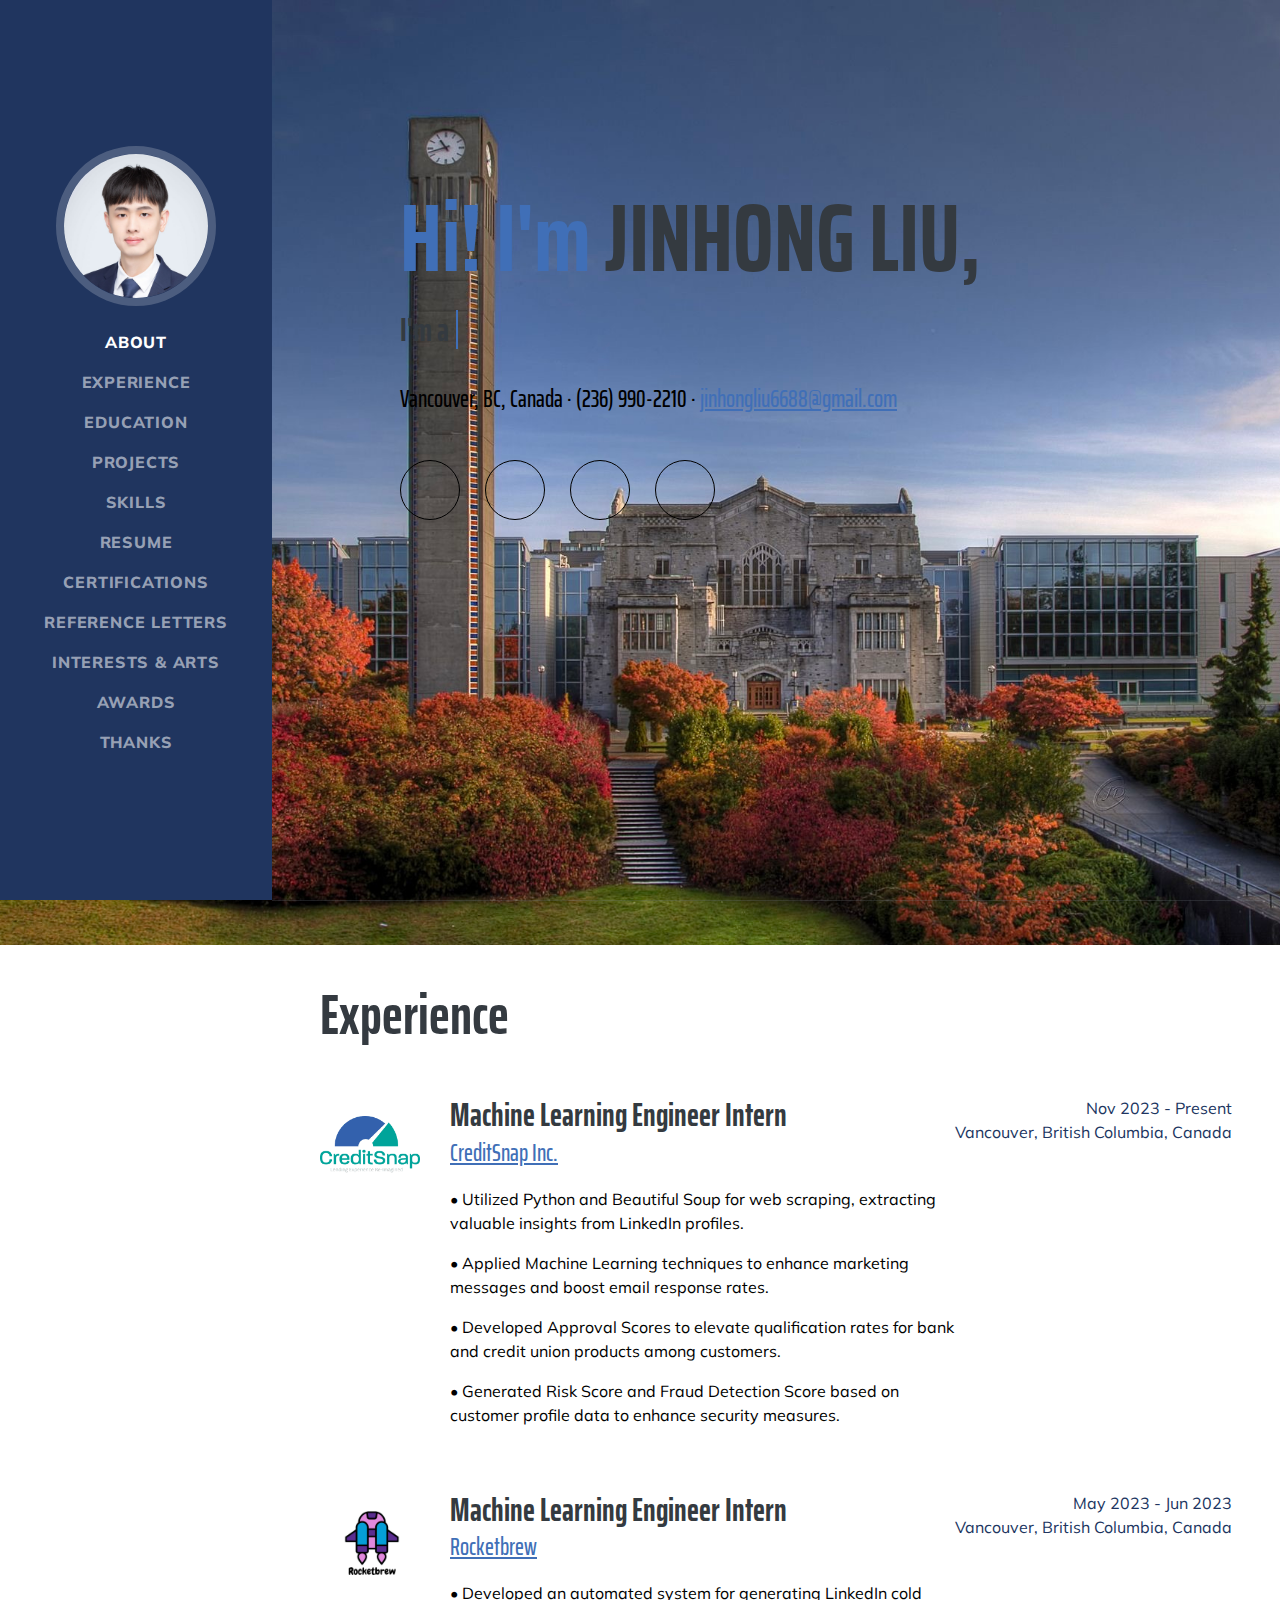
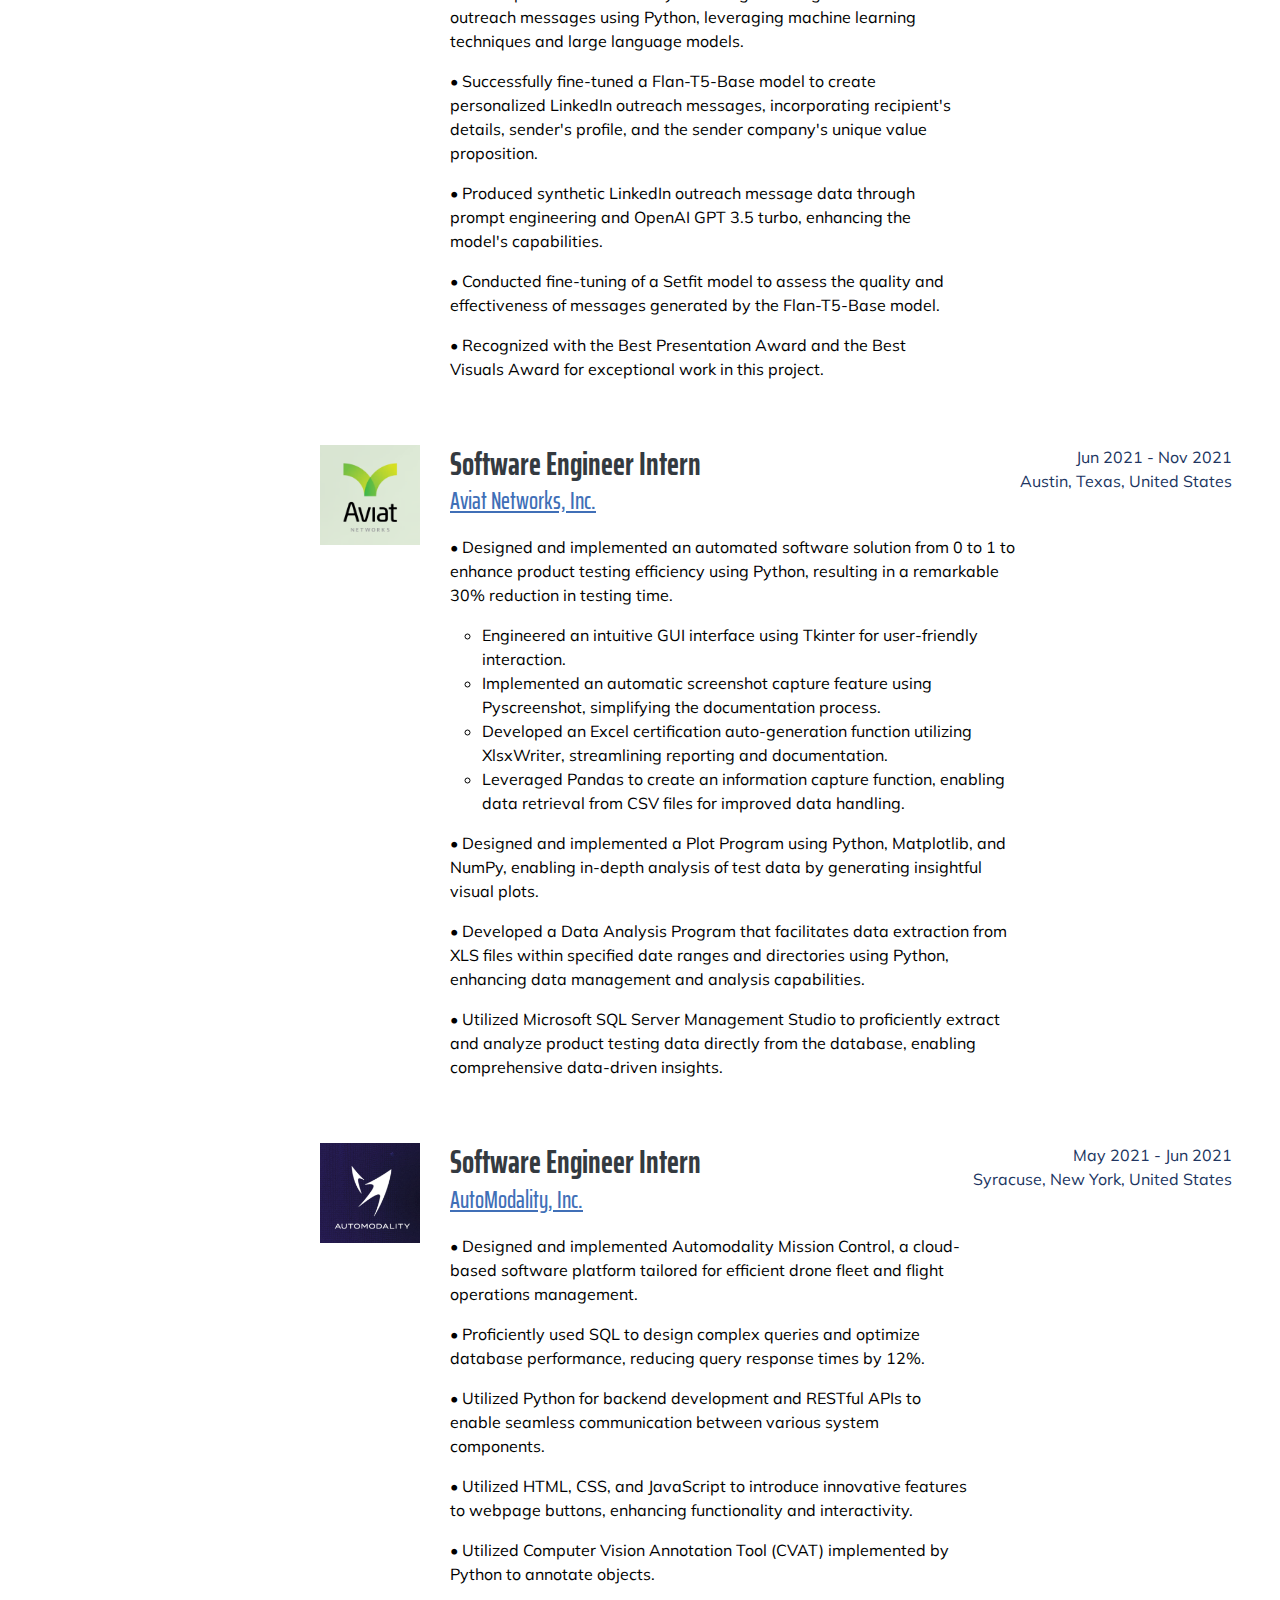
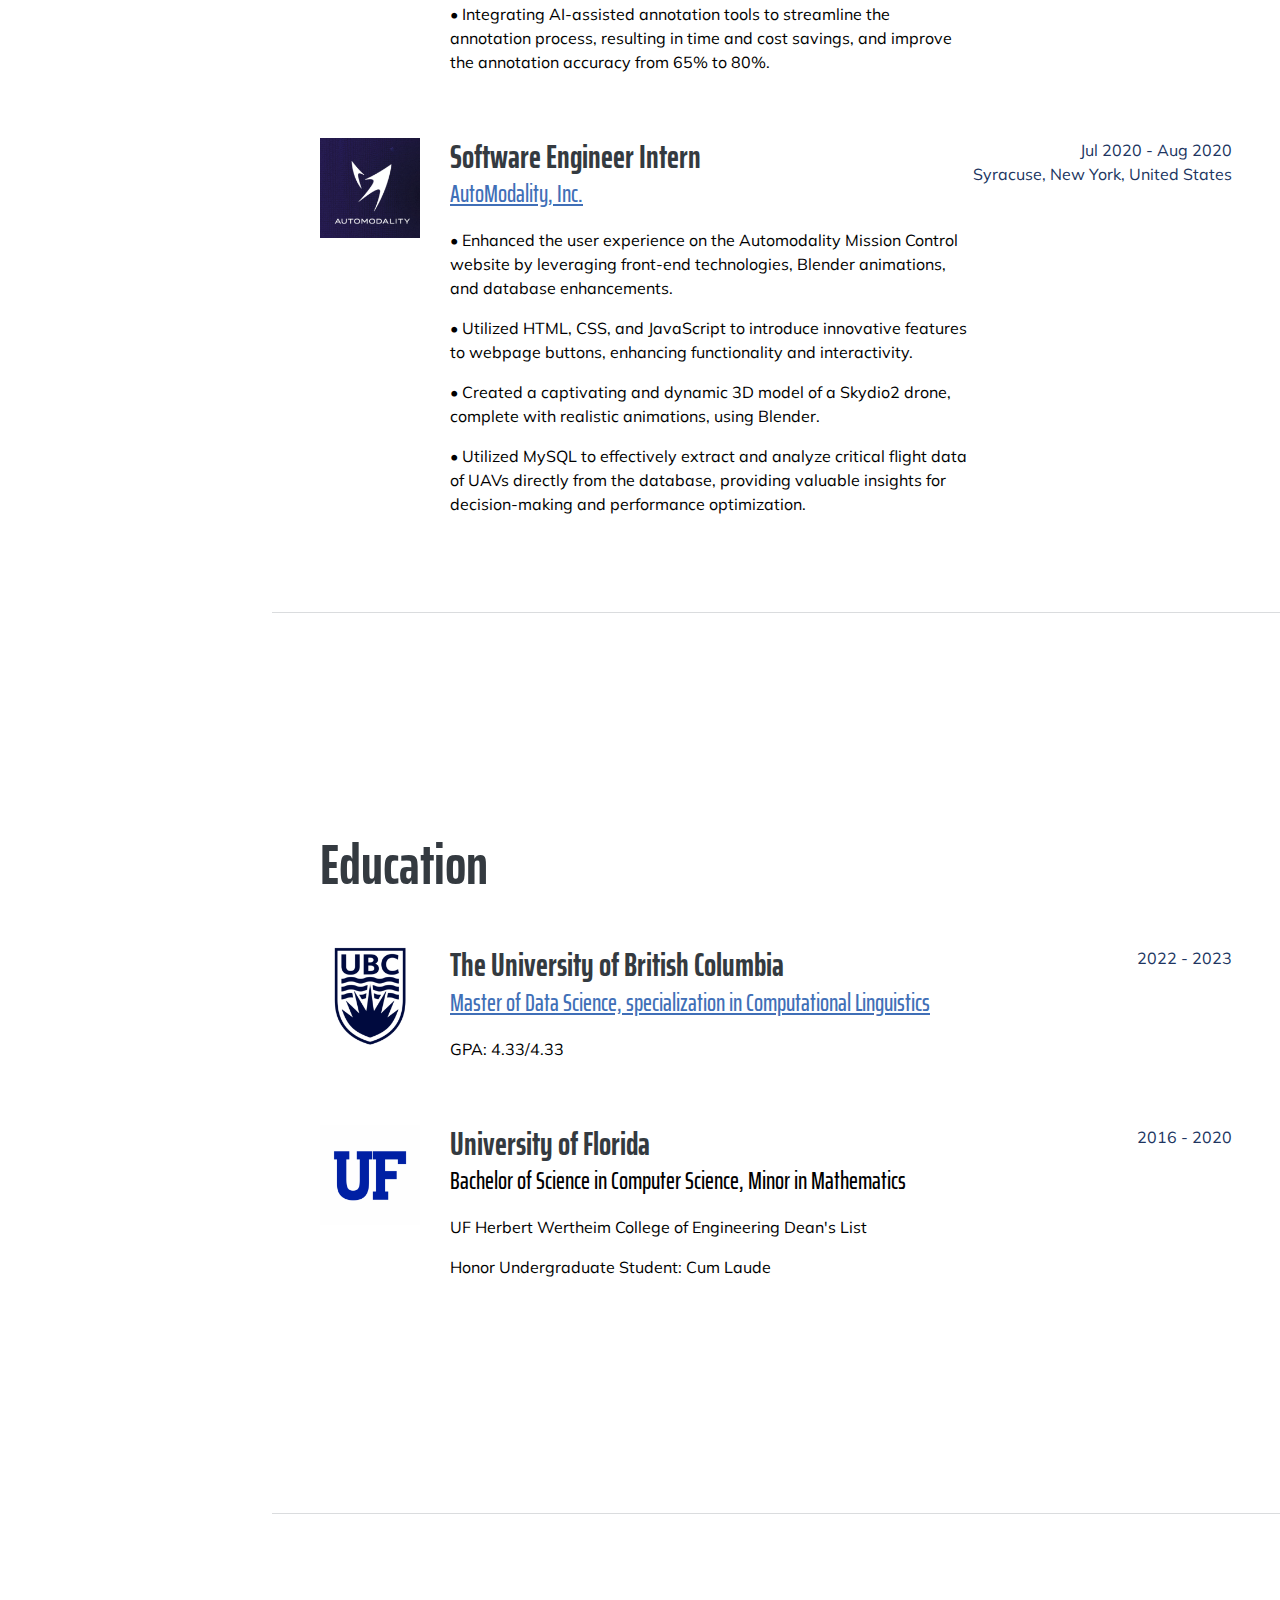
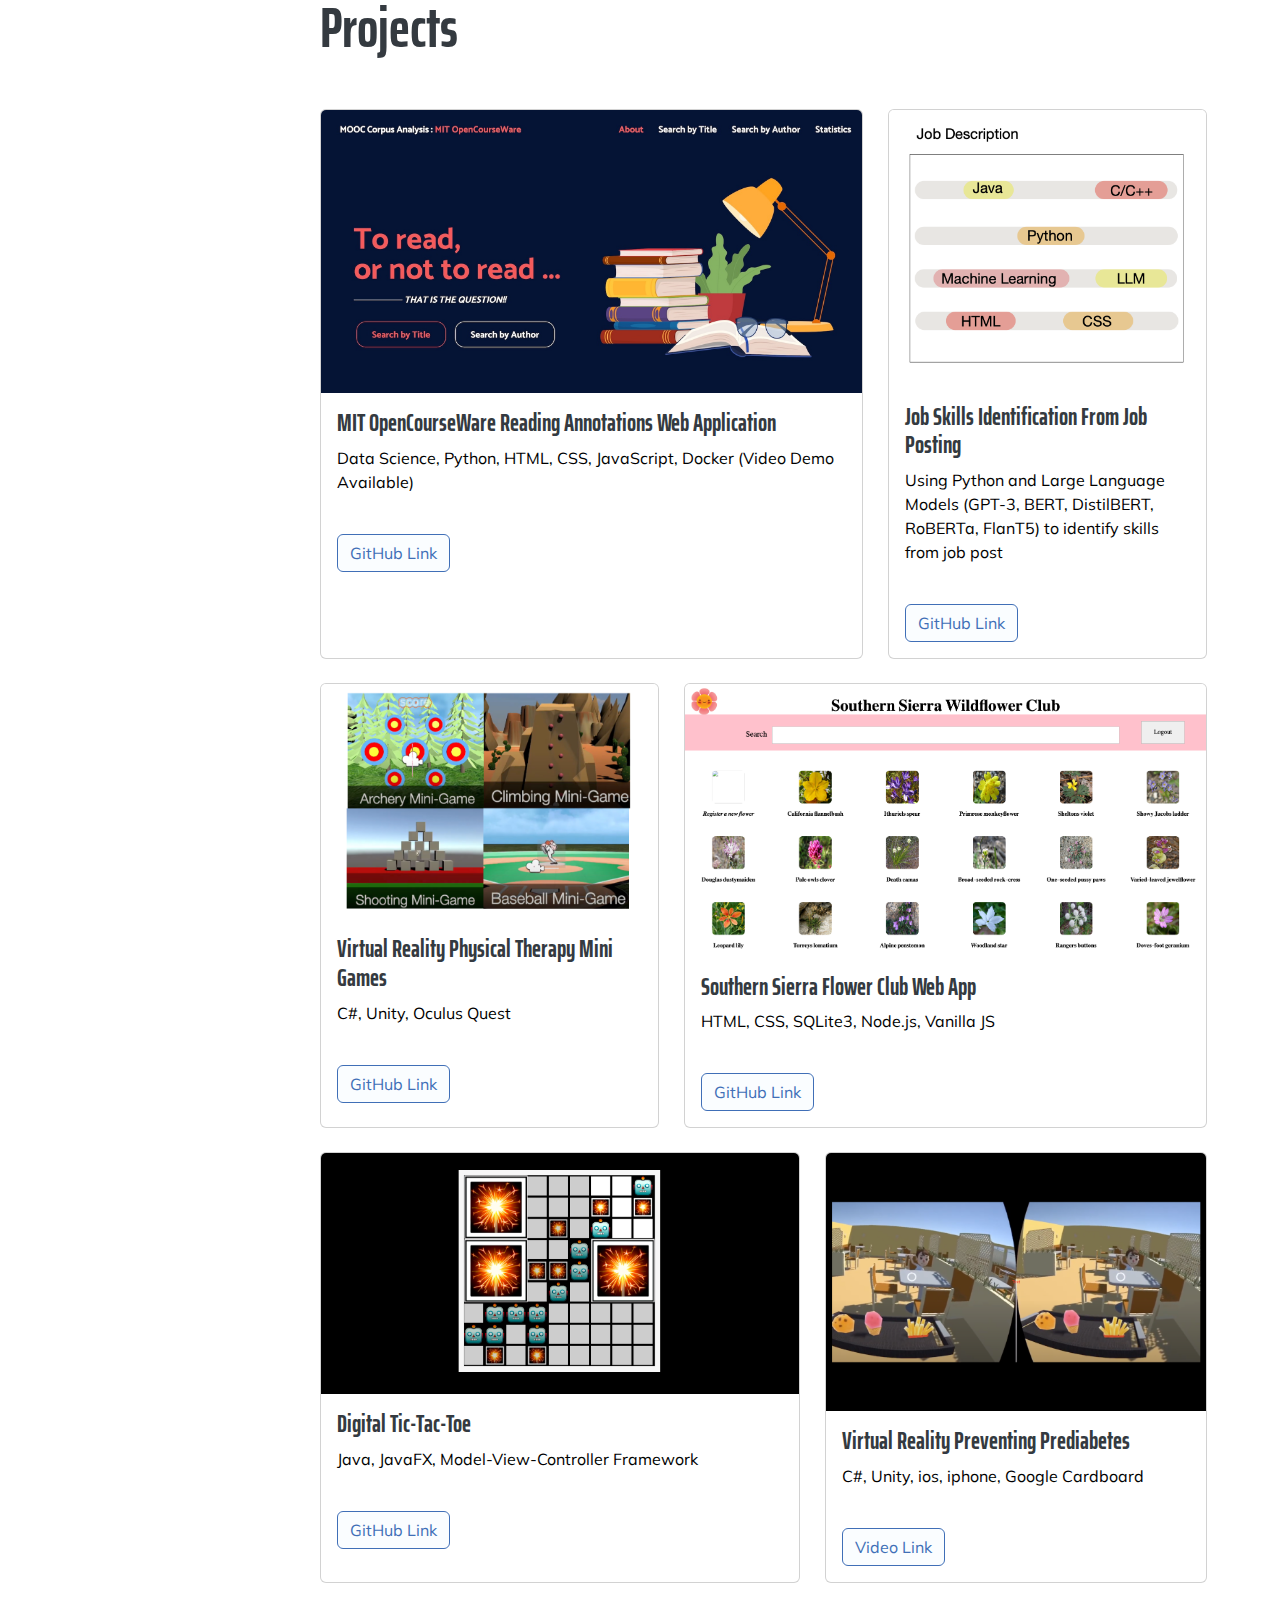
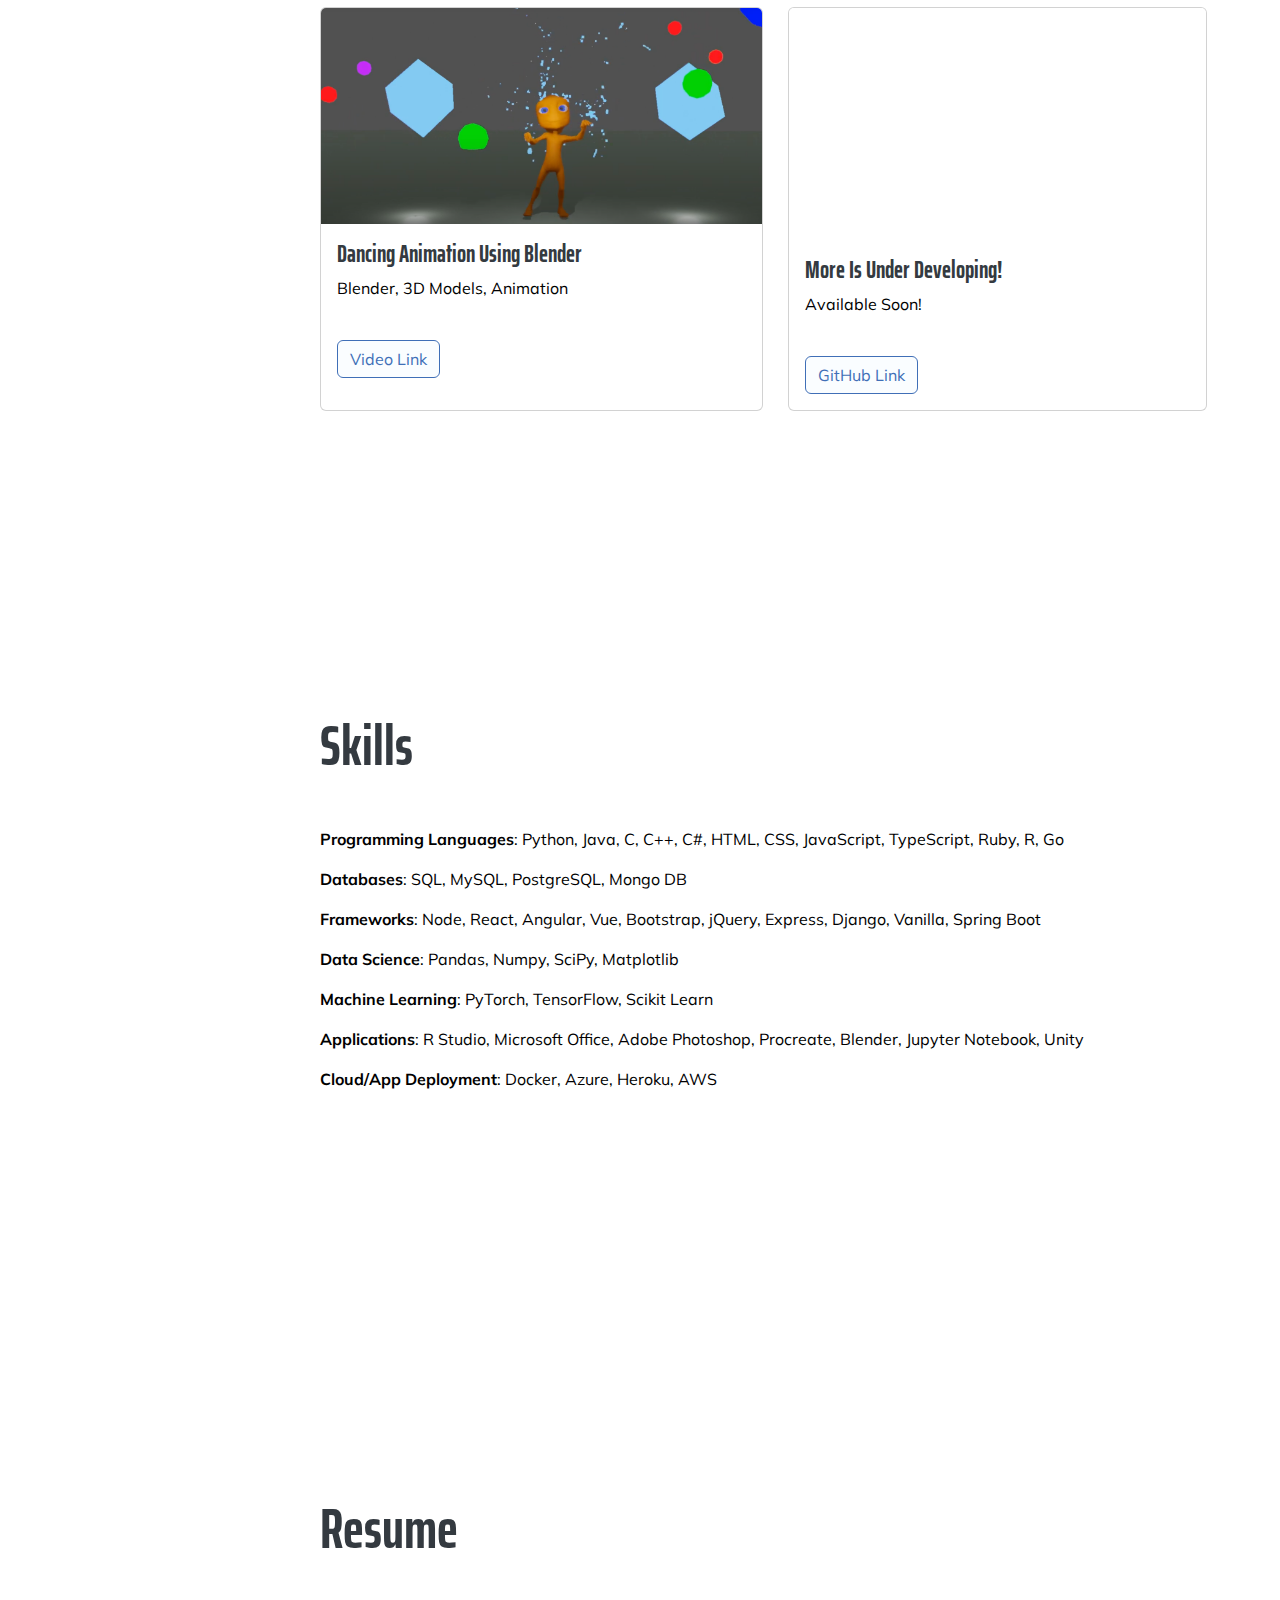
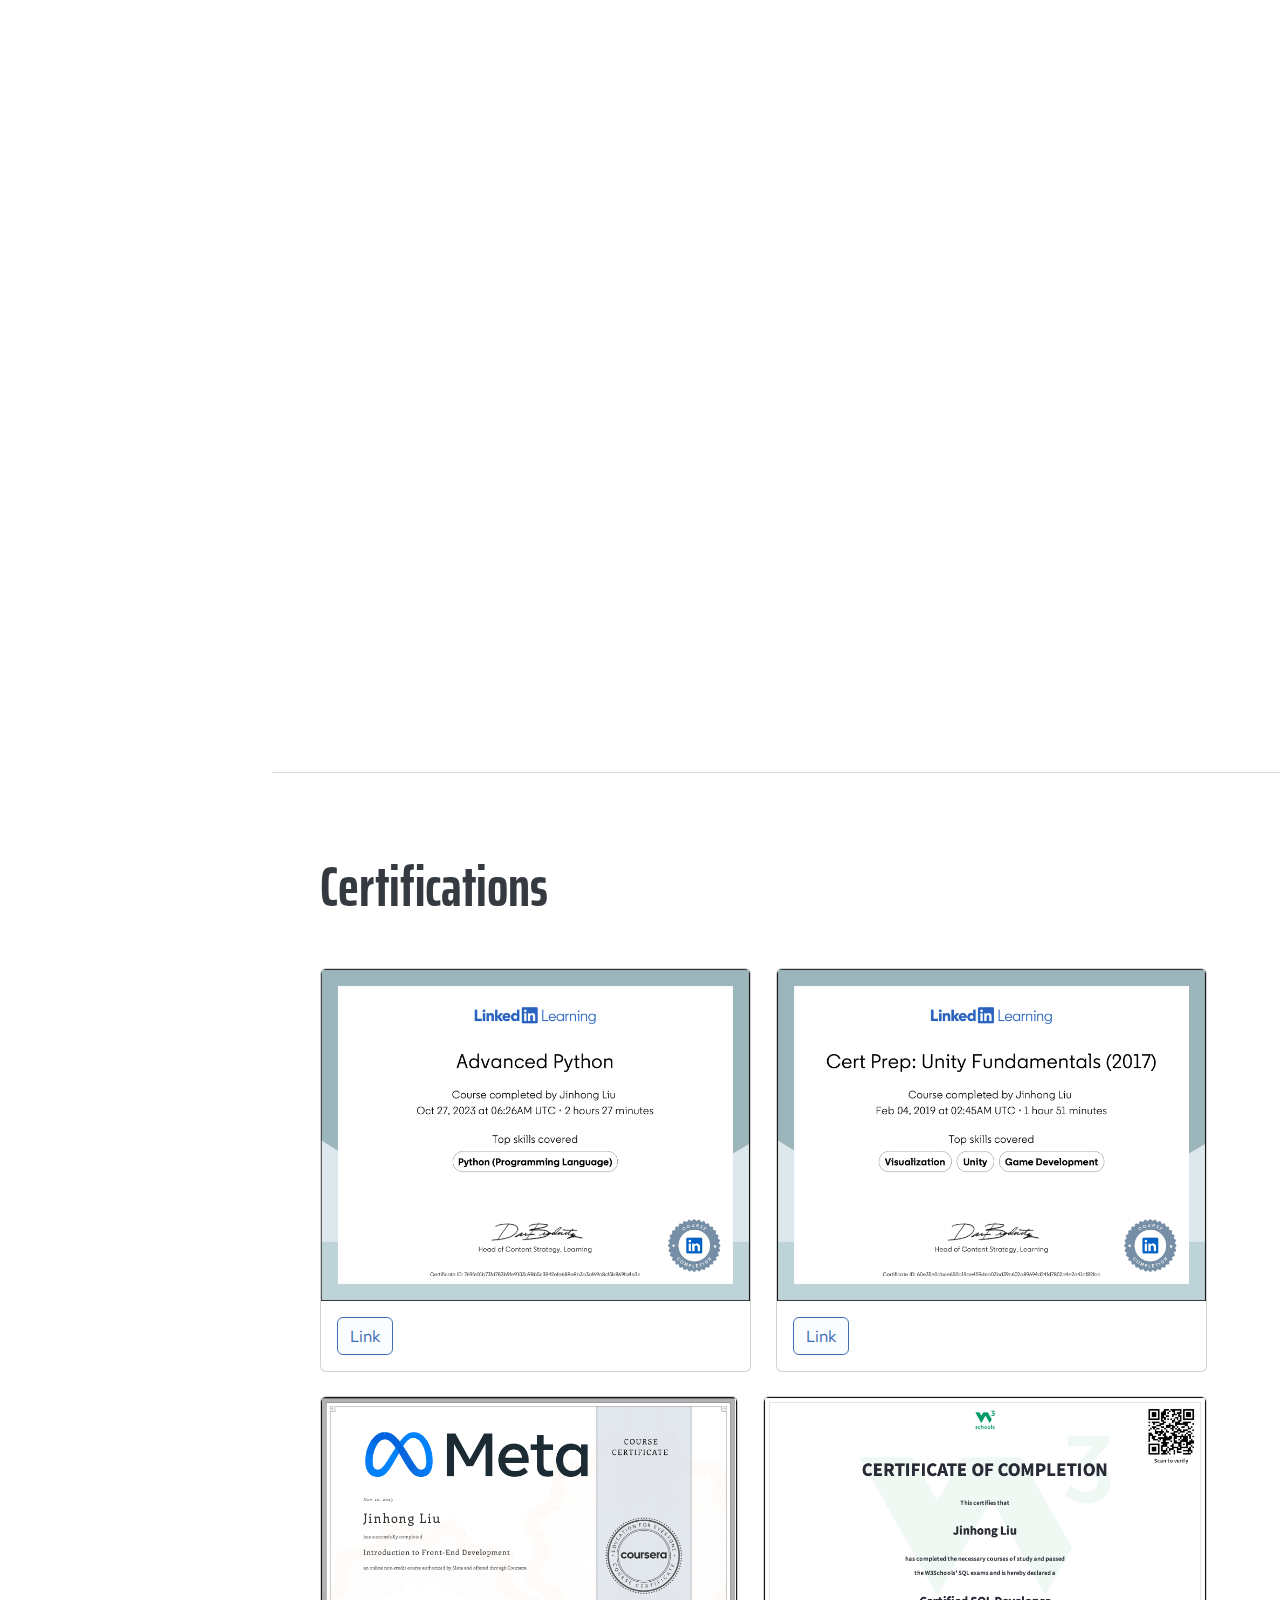
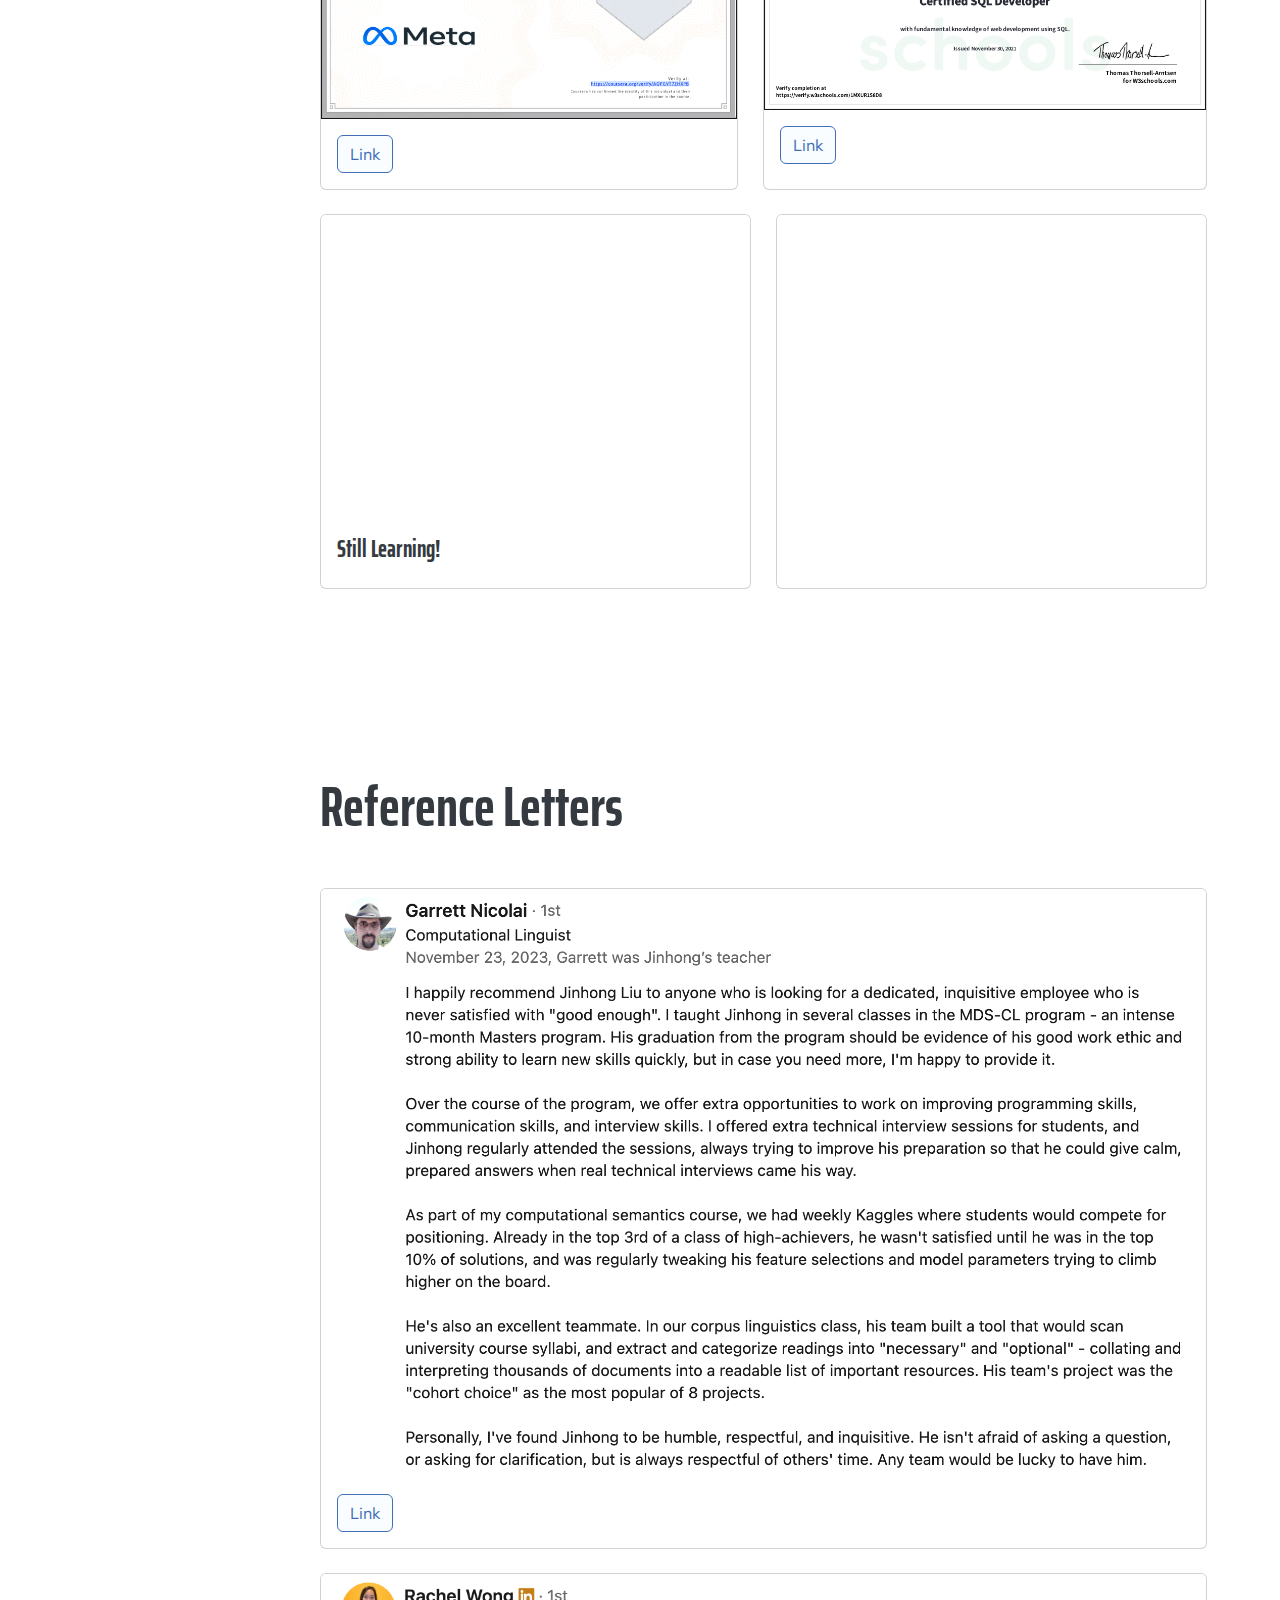
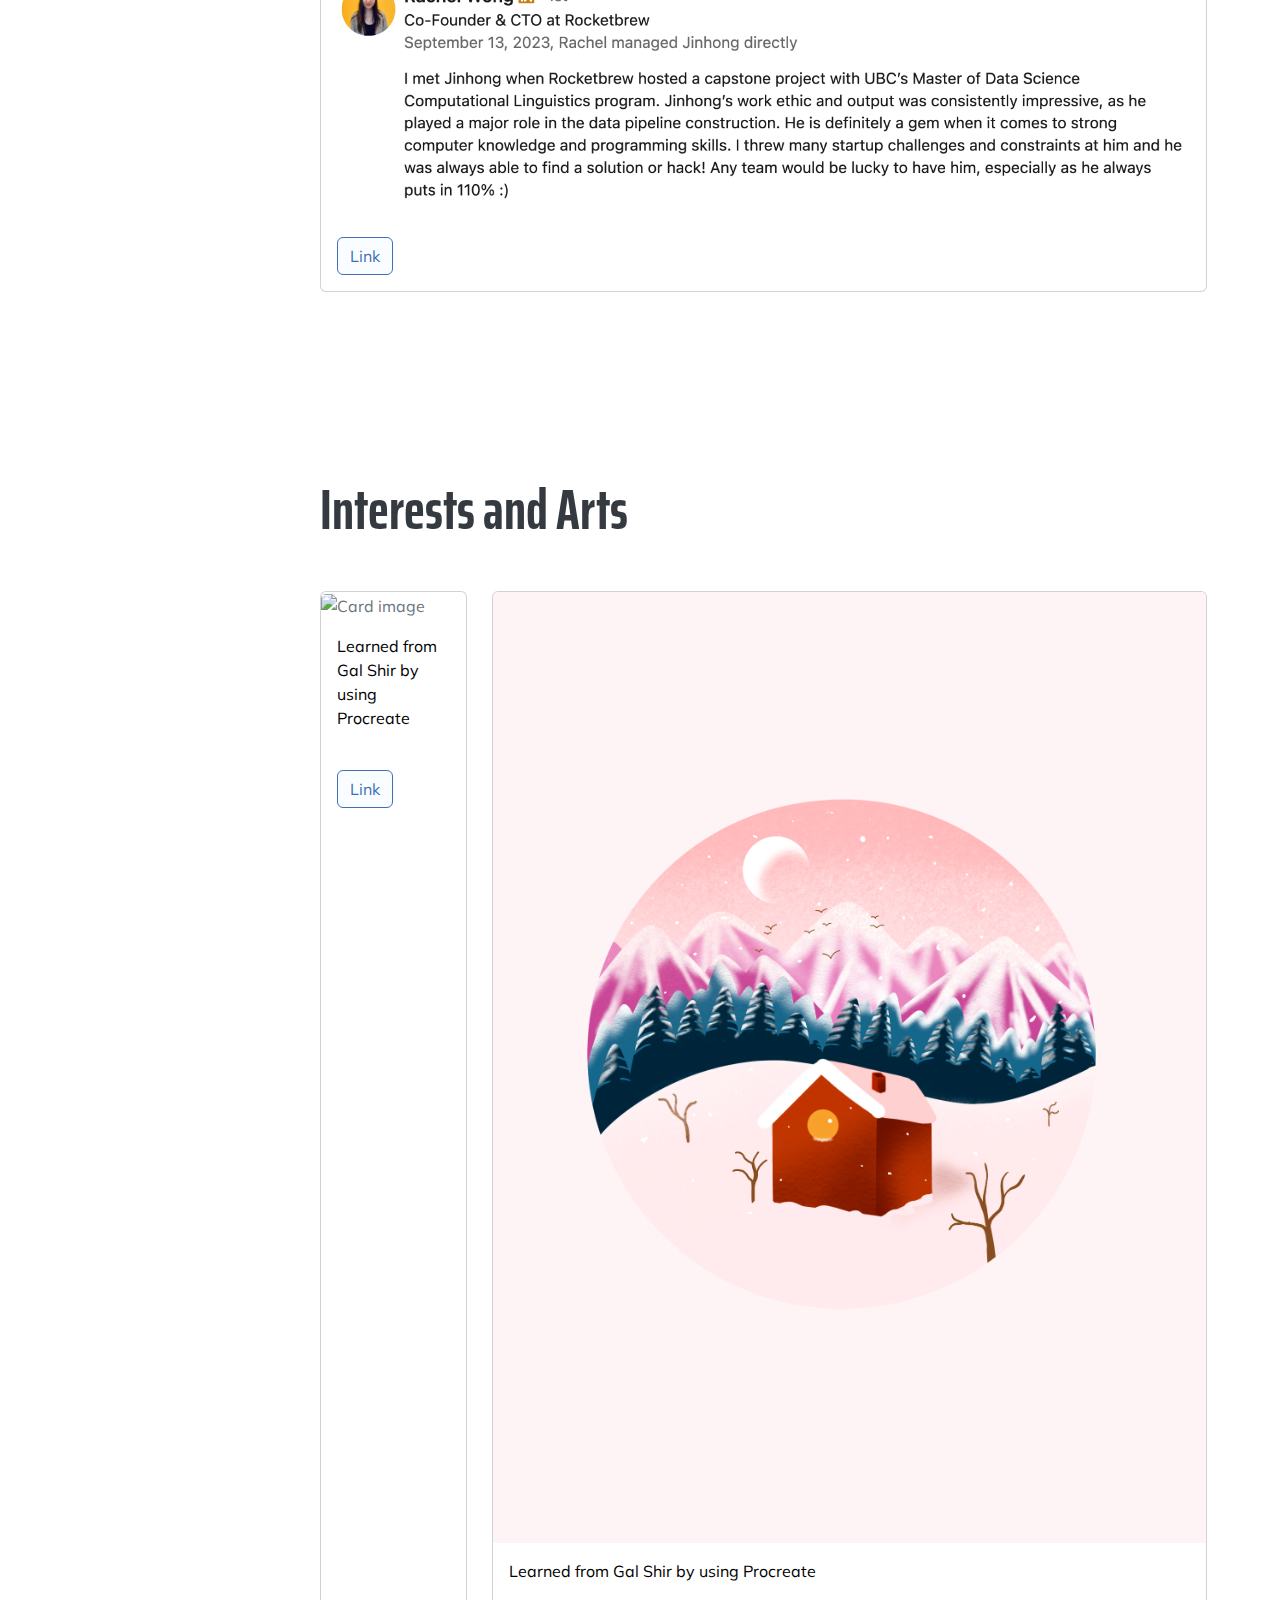
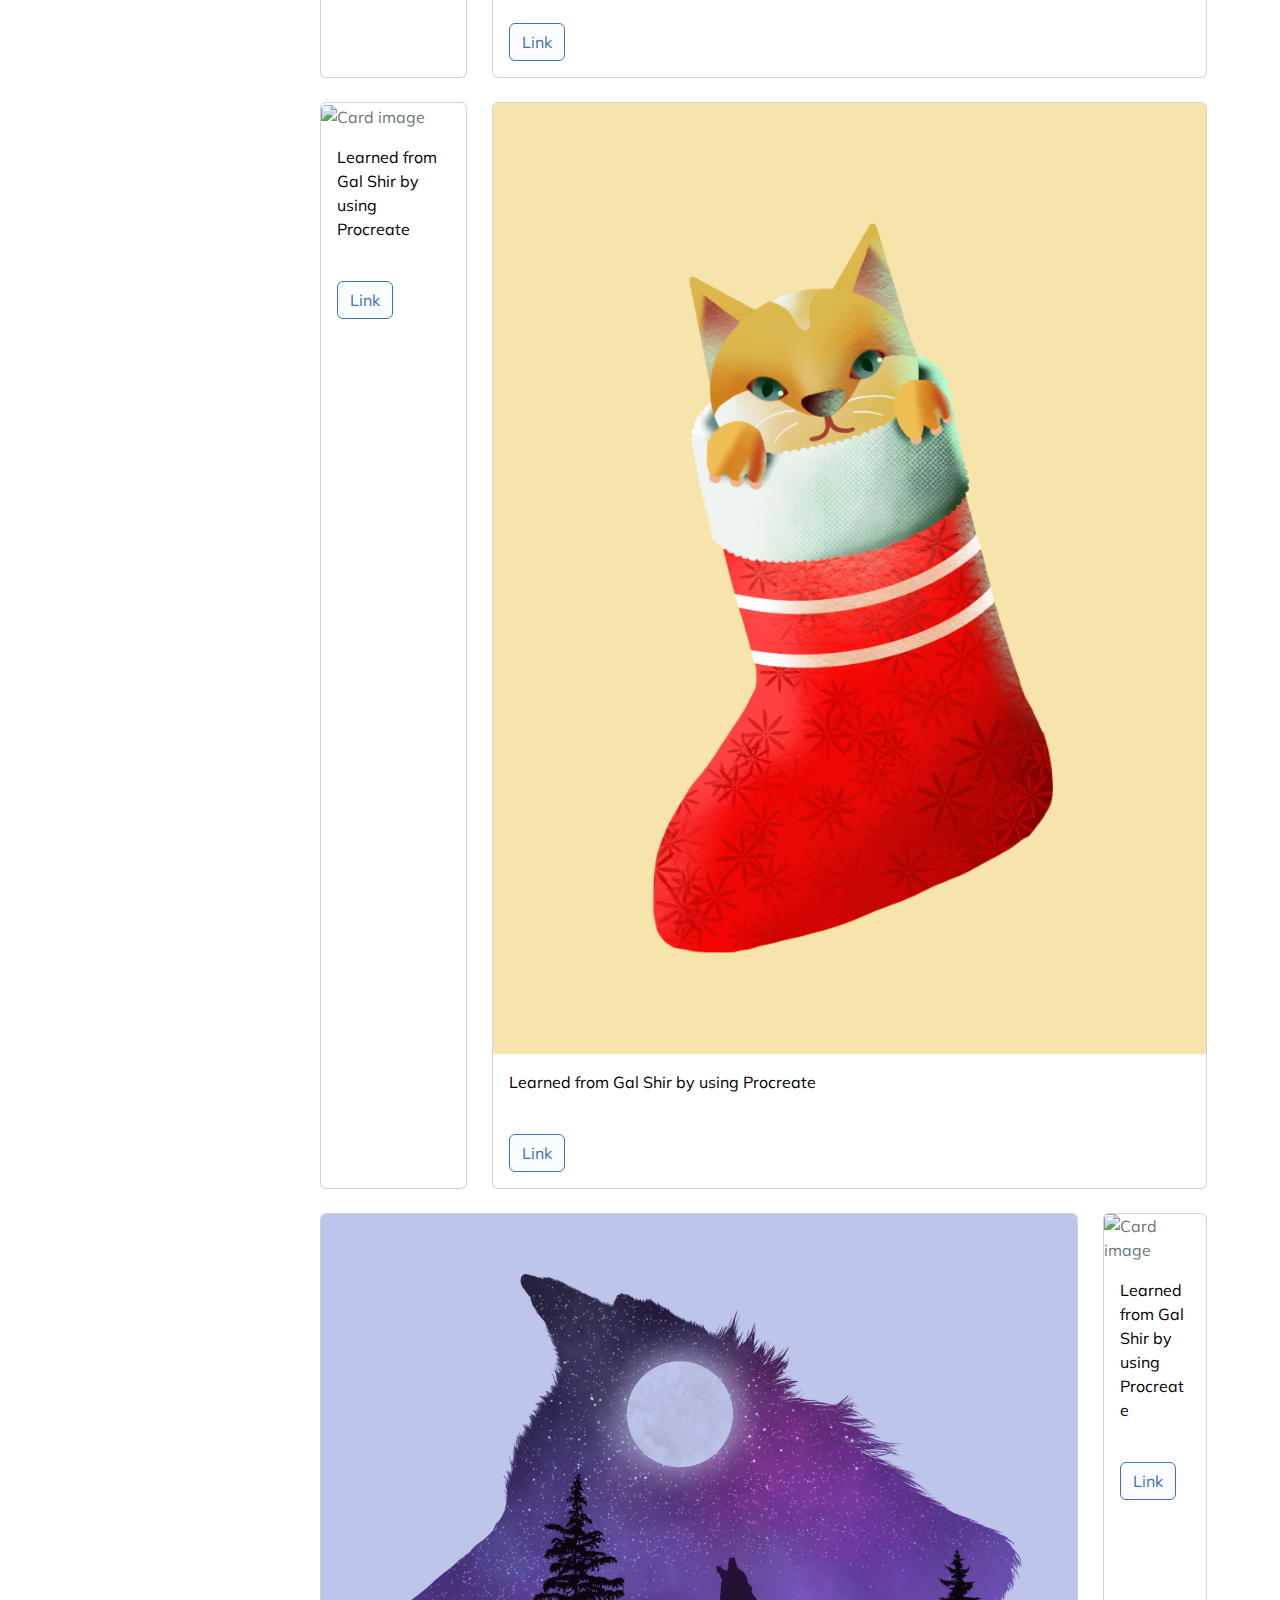
==== commit 4f8649c5: "add changes" ====
--- a/index.html
+++ b/index.html
@@ -662,7 +662,7 @@
                             <!-- <a class="typewrite" style="color: white;" data-period="2000" data-type='[ "Thank you for viewing my portfolio website!", "I would be more than happy to connect with you!", "Have a great day!" ]'></a> -->
                             <span class="input-wrapper-end"><a class="placeholder-end"></a></span>
                         </h2>
-                        <br>
+                        <br><br>
                         <!-- <br> -->
                         <div class="ul1">
                             <div class="li1 li-end">
@@ -679,6 +679,7 @@
                             </div>
                             <!-- <a class="social-icon" href="#!"><i class="fab fa-facebook-f"></i></a> -->
                         </div>
+                        <br><br><br><br><br><br>
                         <!-- <div class="social-icons">
                             <a class="social-icon" href="https://www.linkedin.com/in/jinhong-ivan-liu" target="_blank"><i class="fab fa-linkedin-in"></i></a>
                             <a class="social-icon" href="https://github.com/jinhongliu6688" target="_blank"><i class="fab fa-github"></i></a>
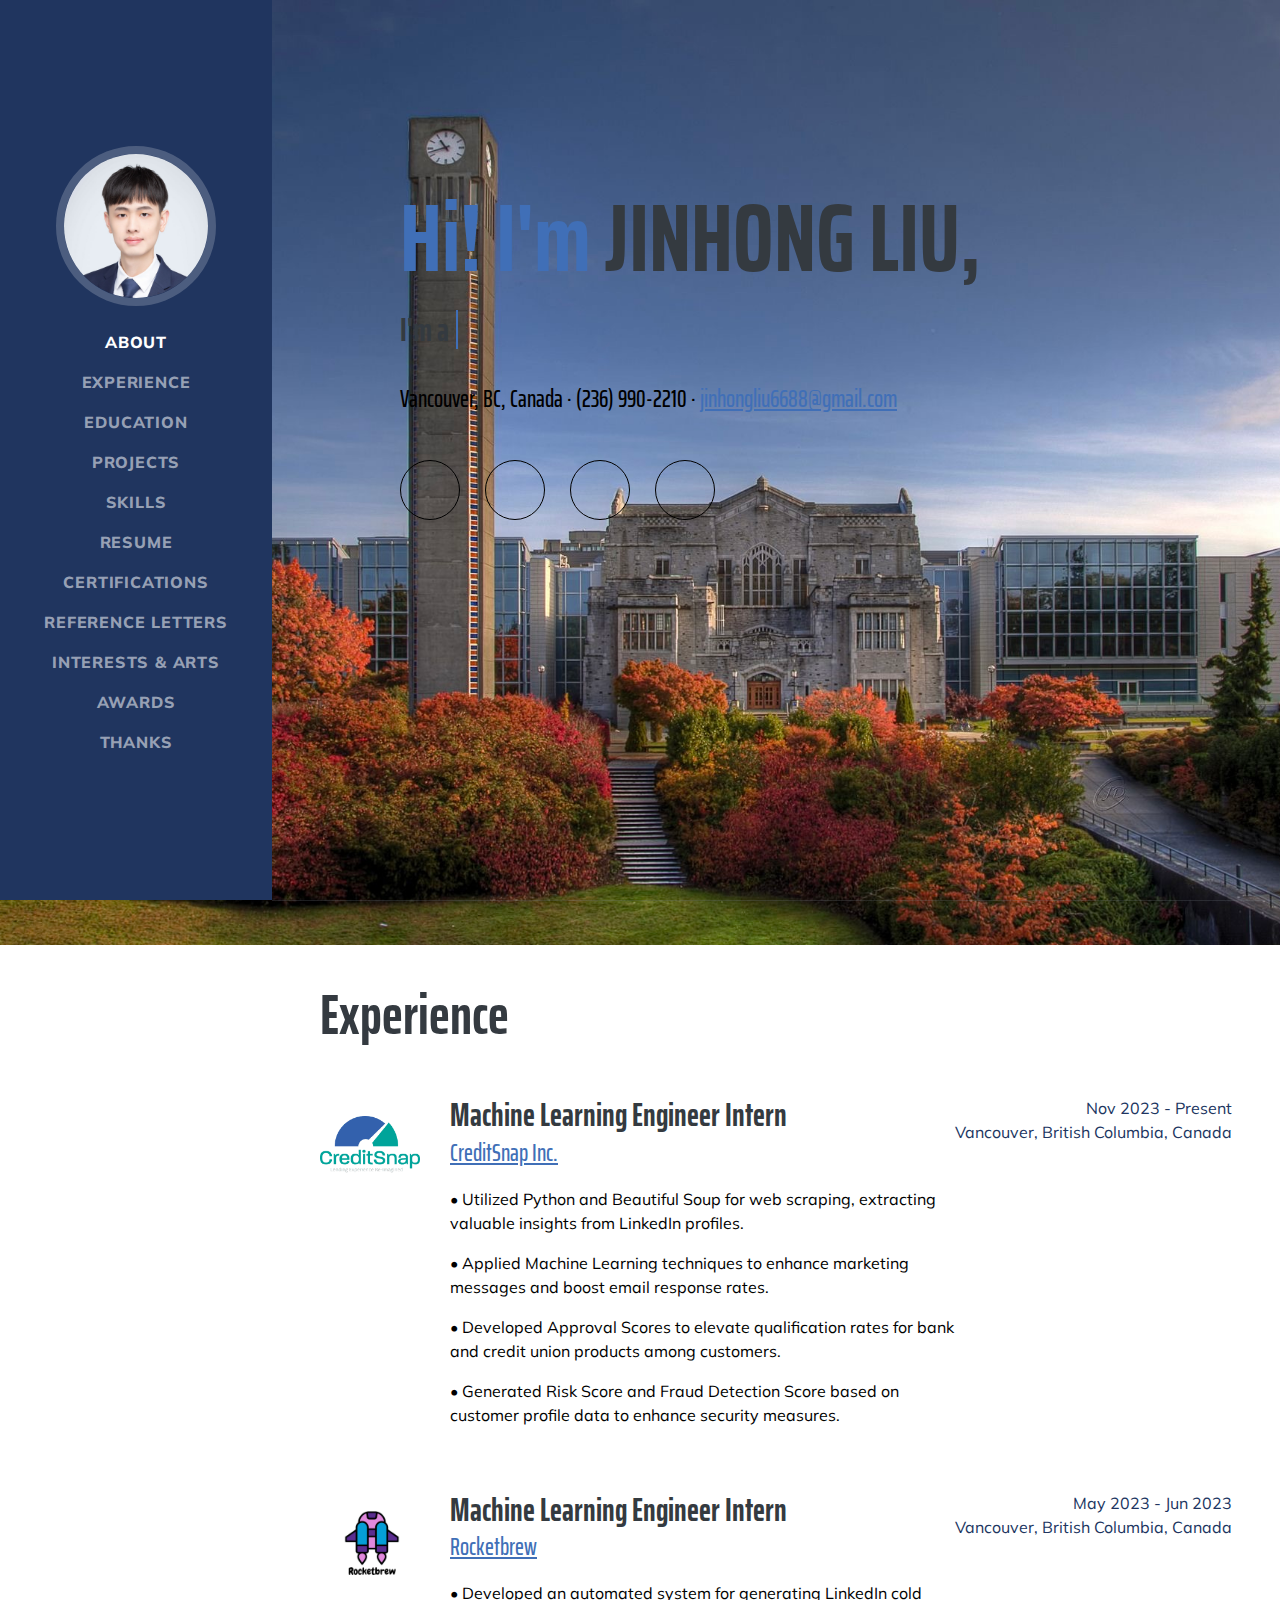
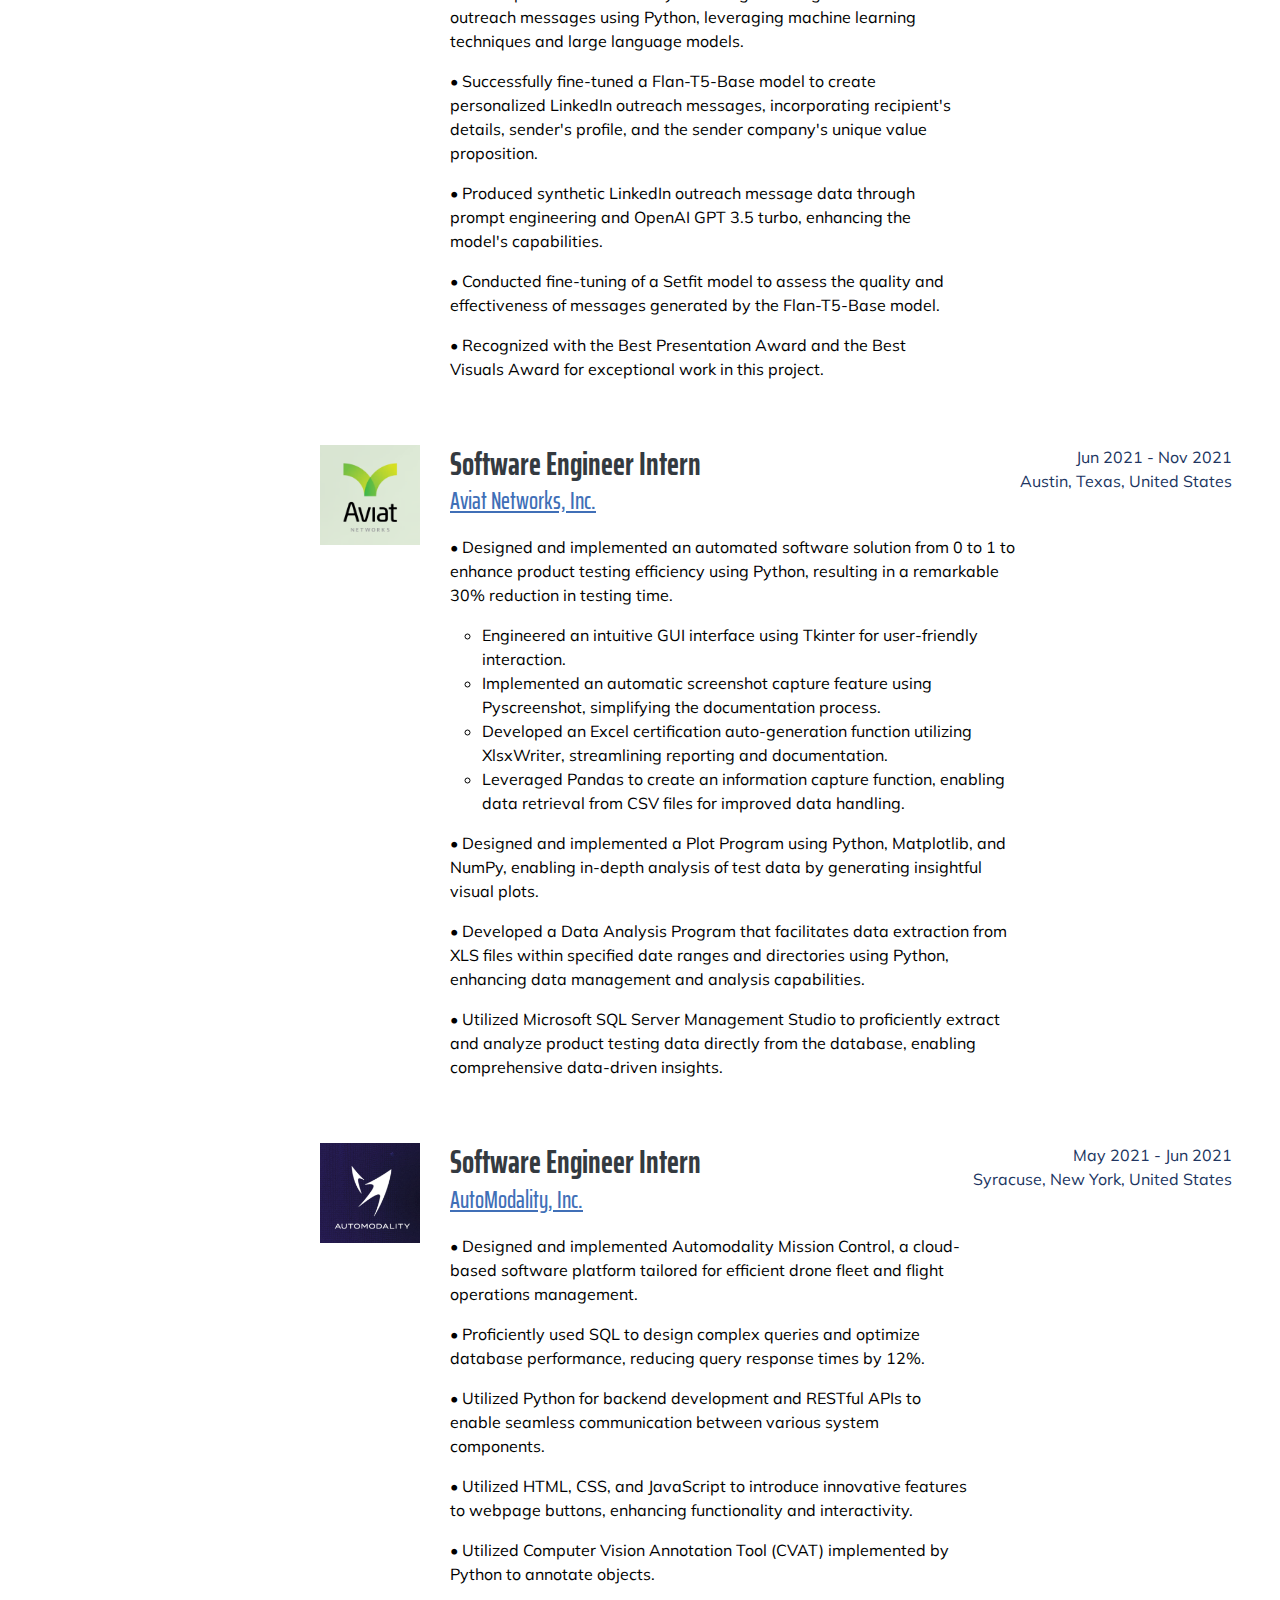
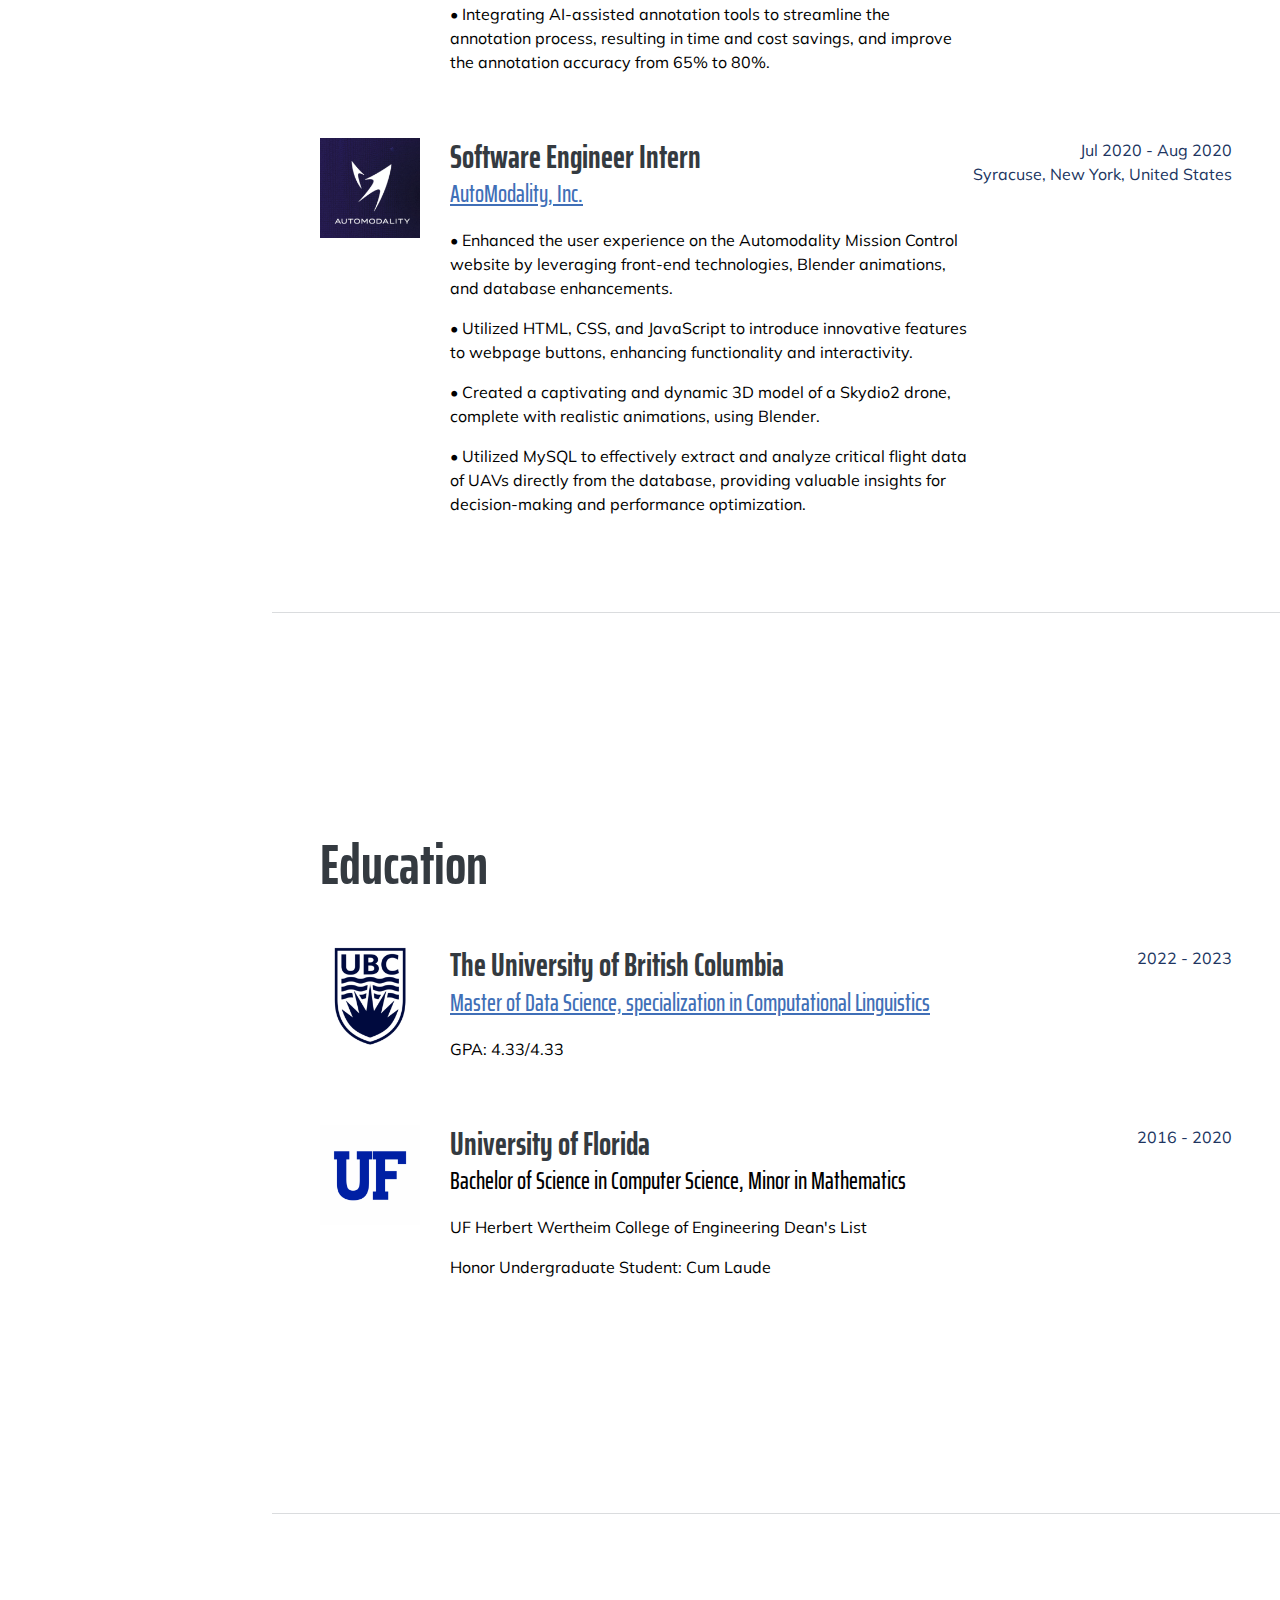
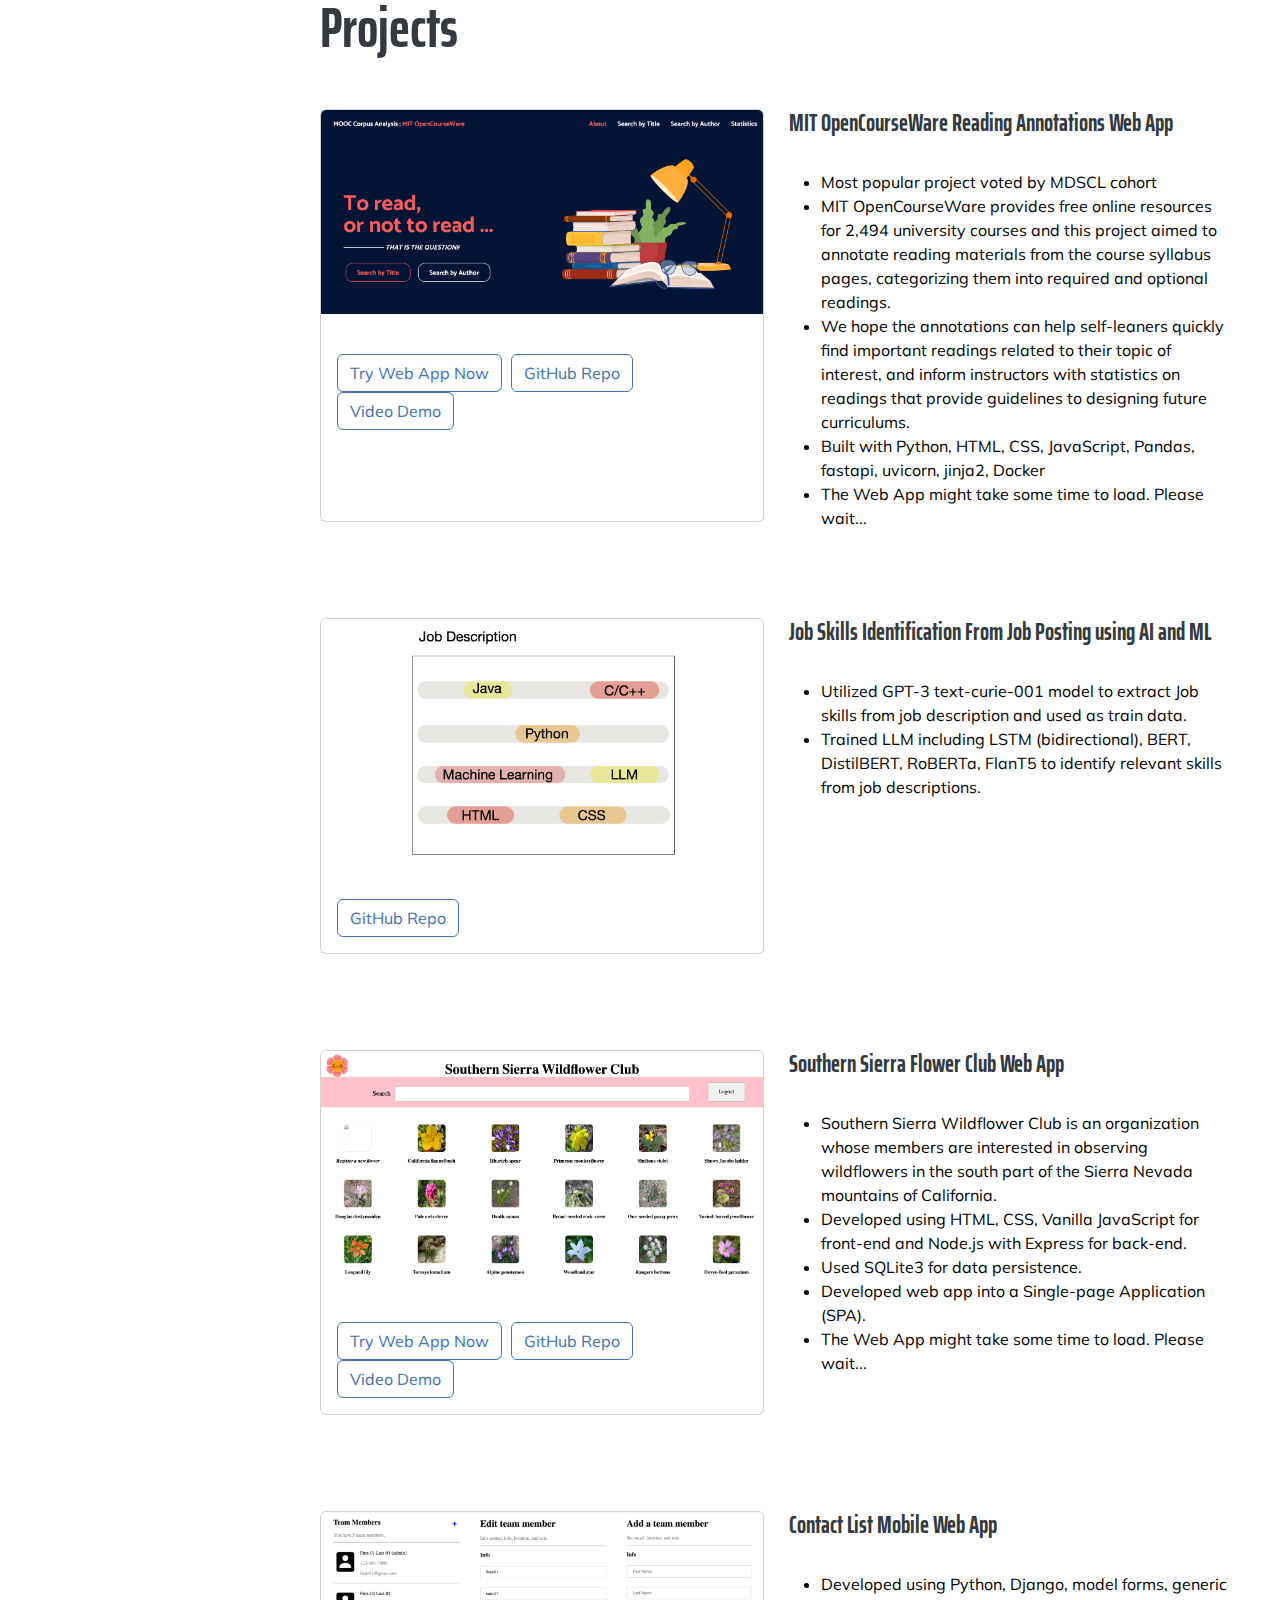
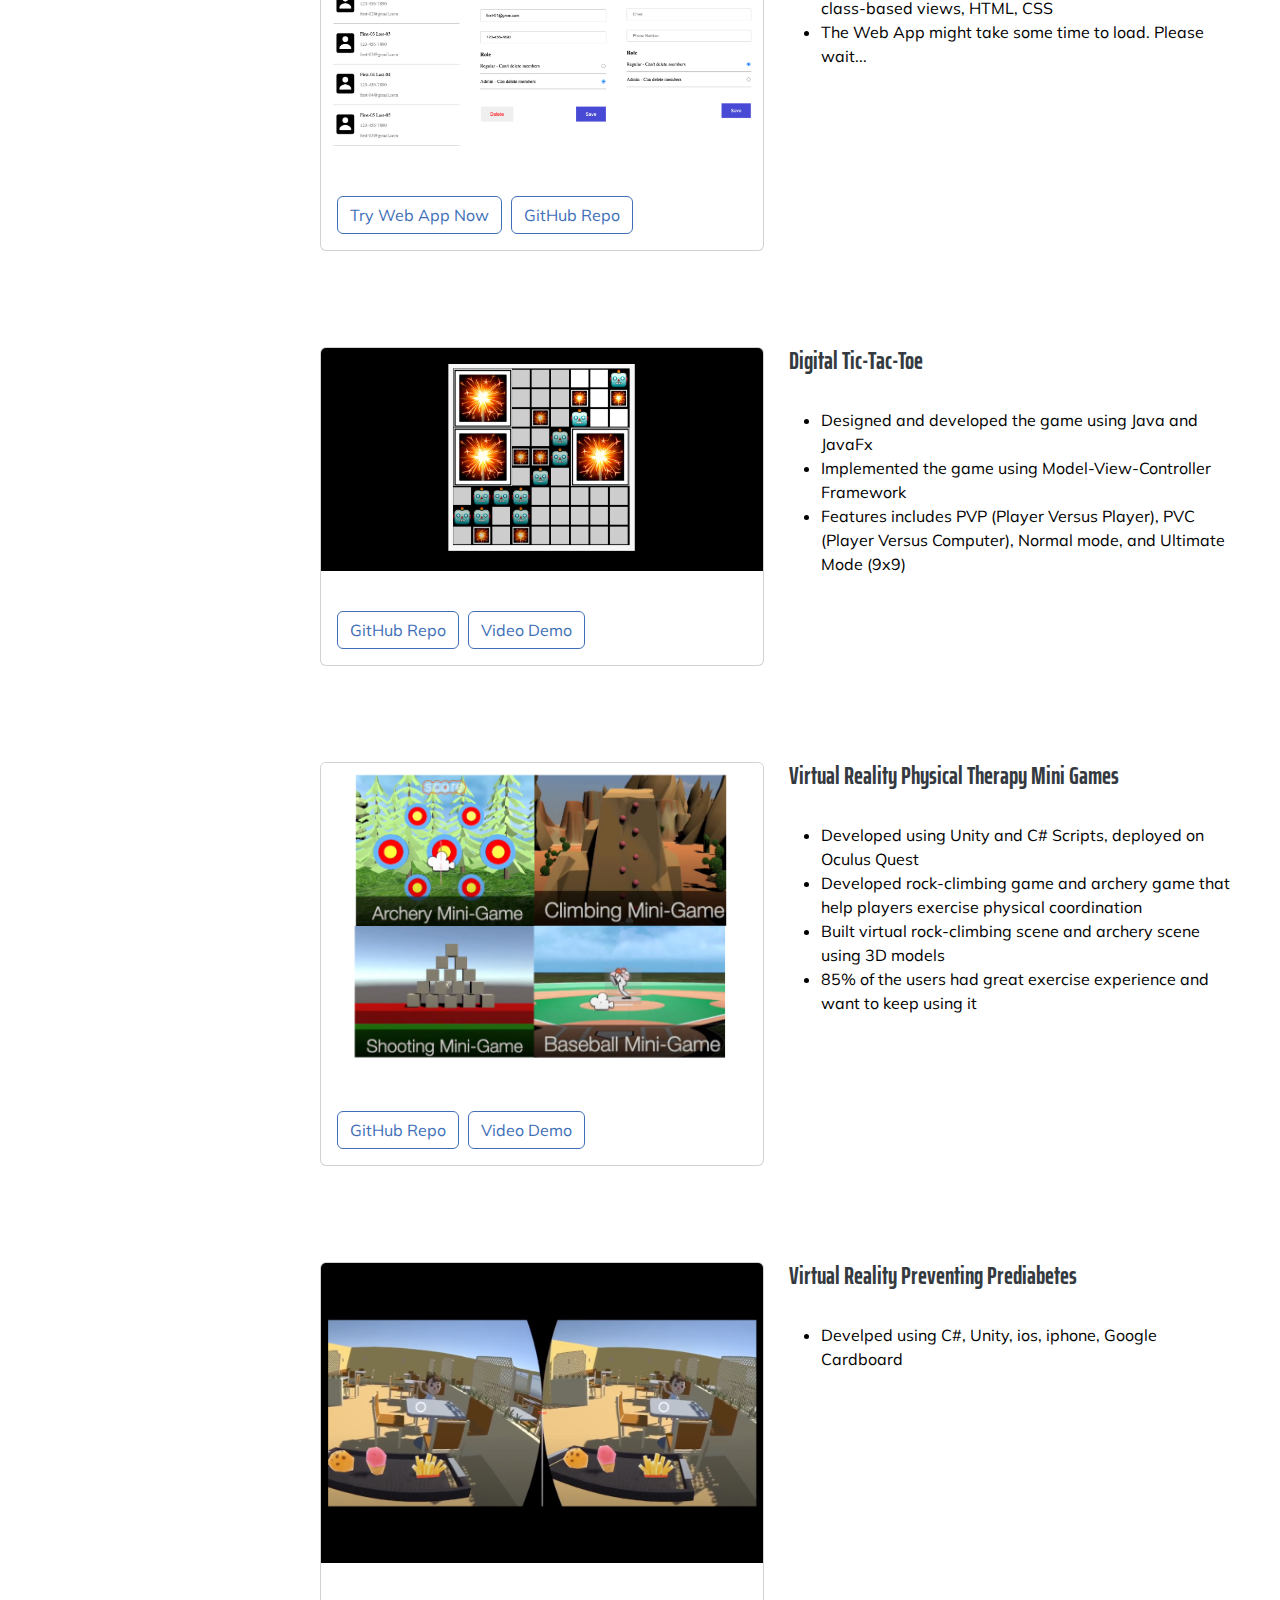
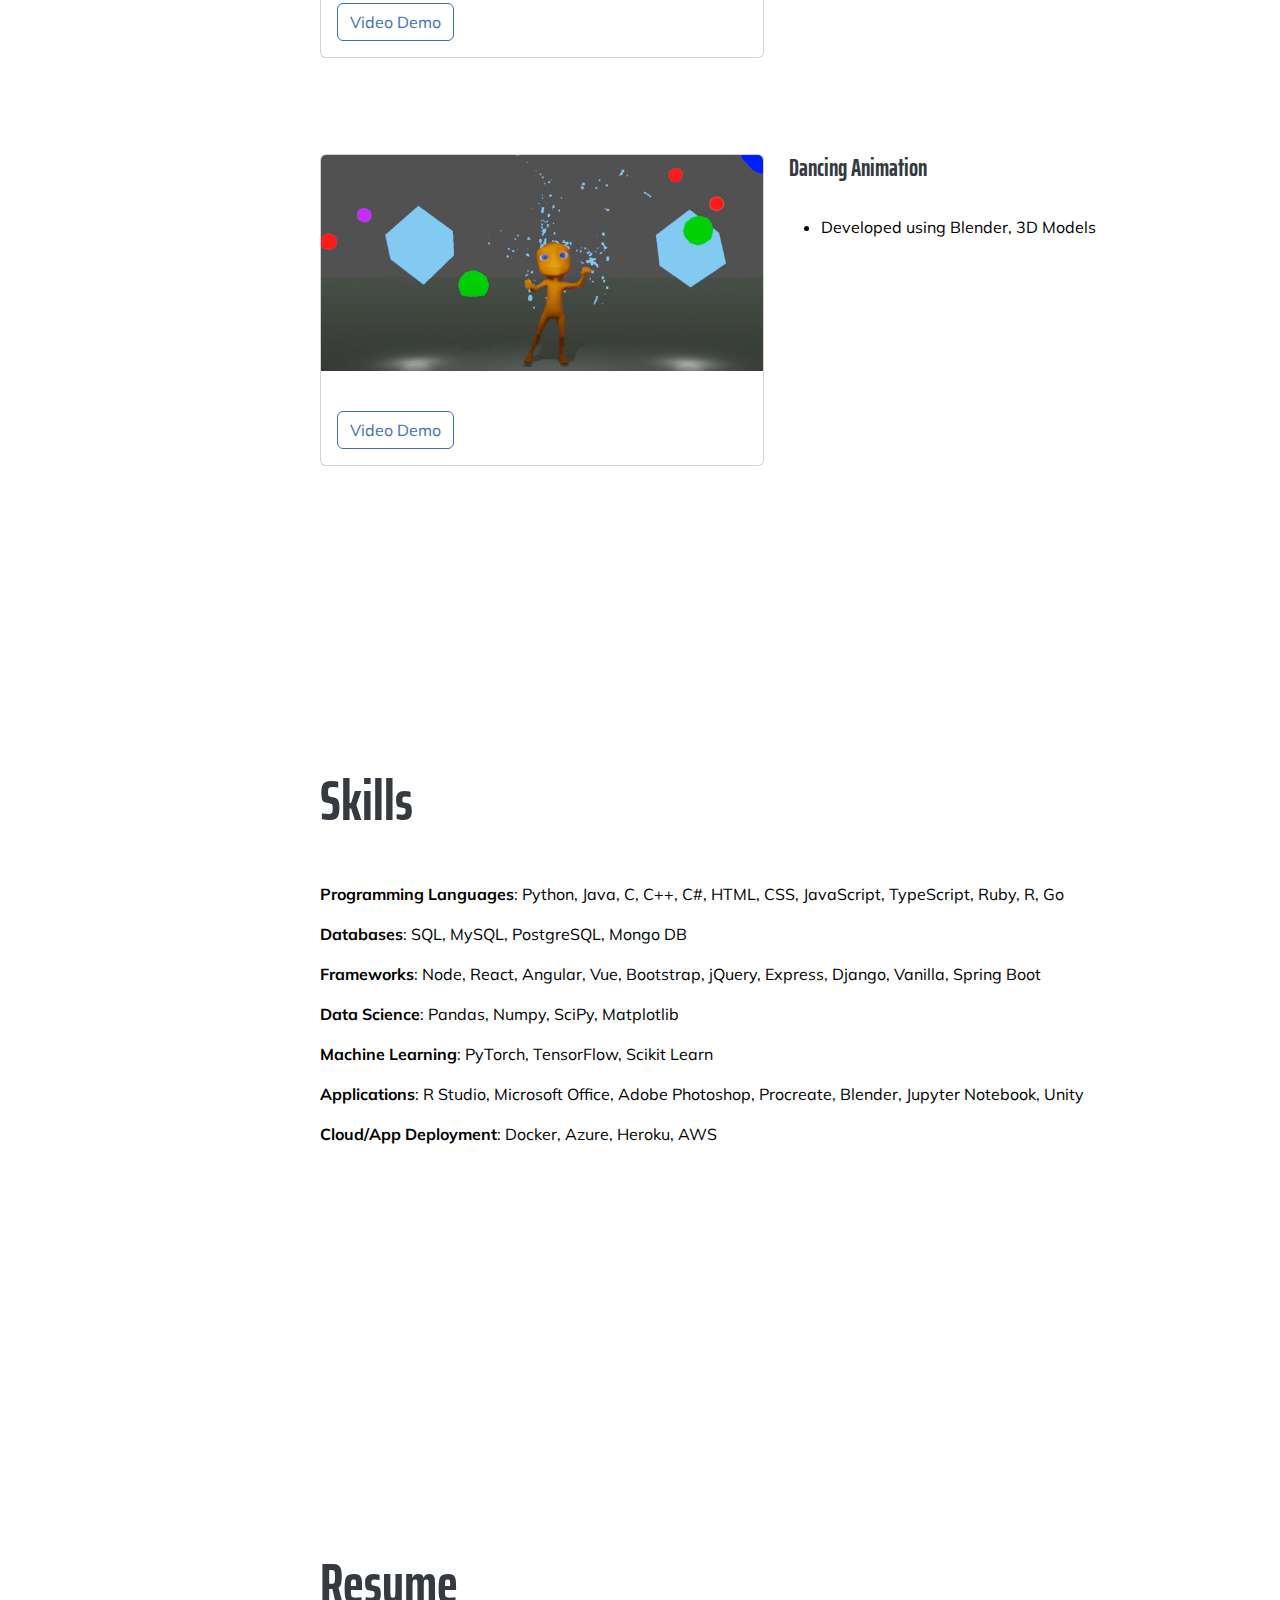
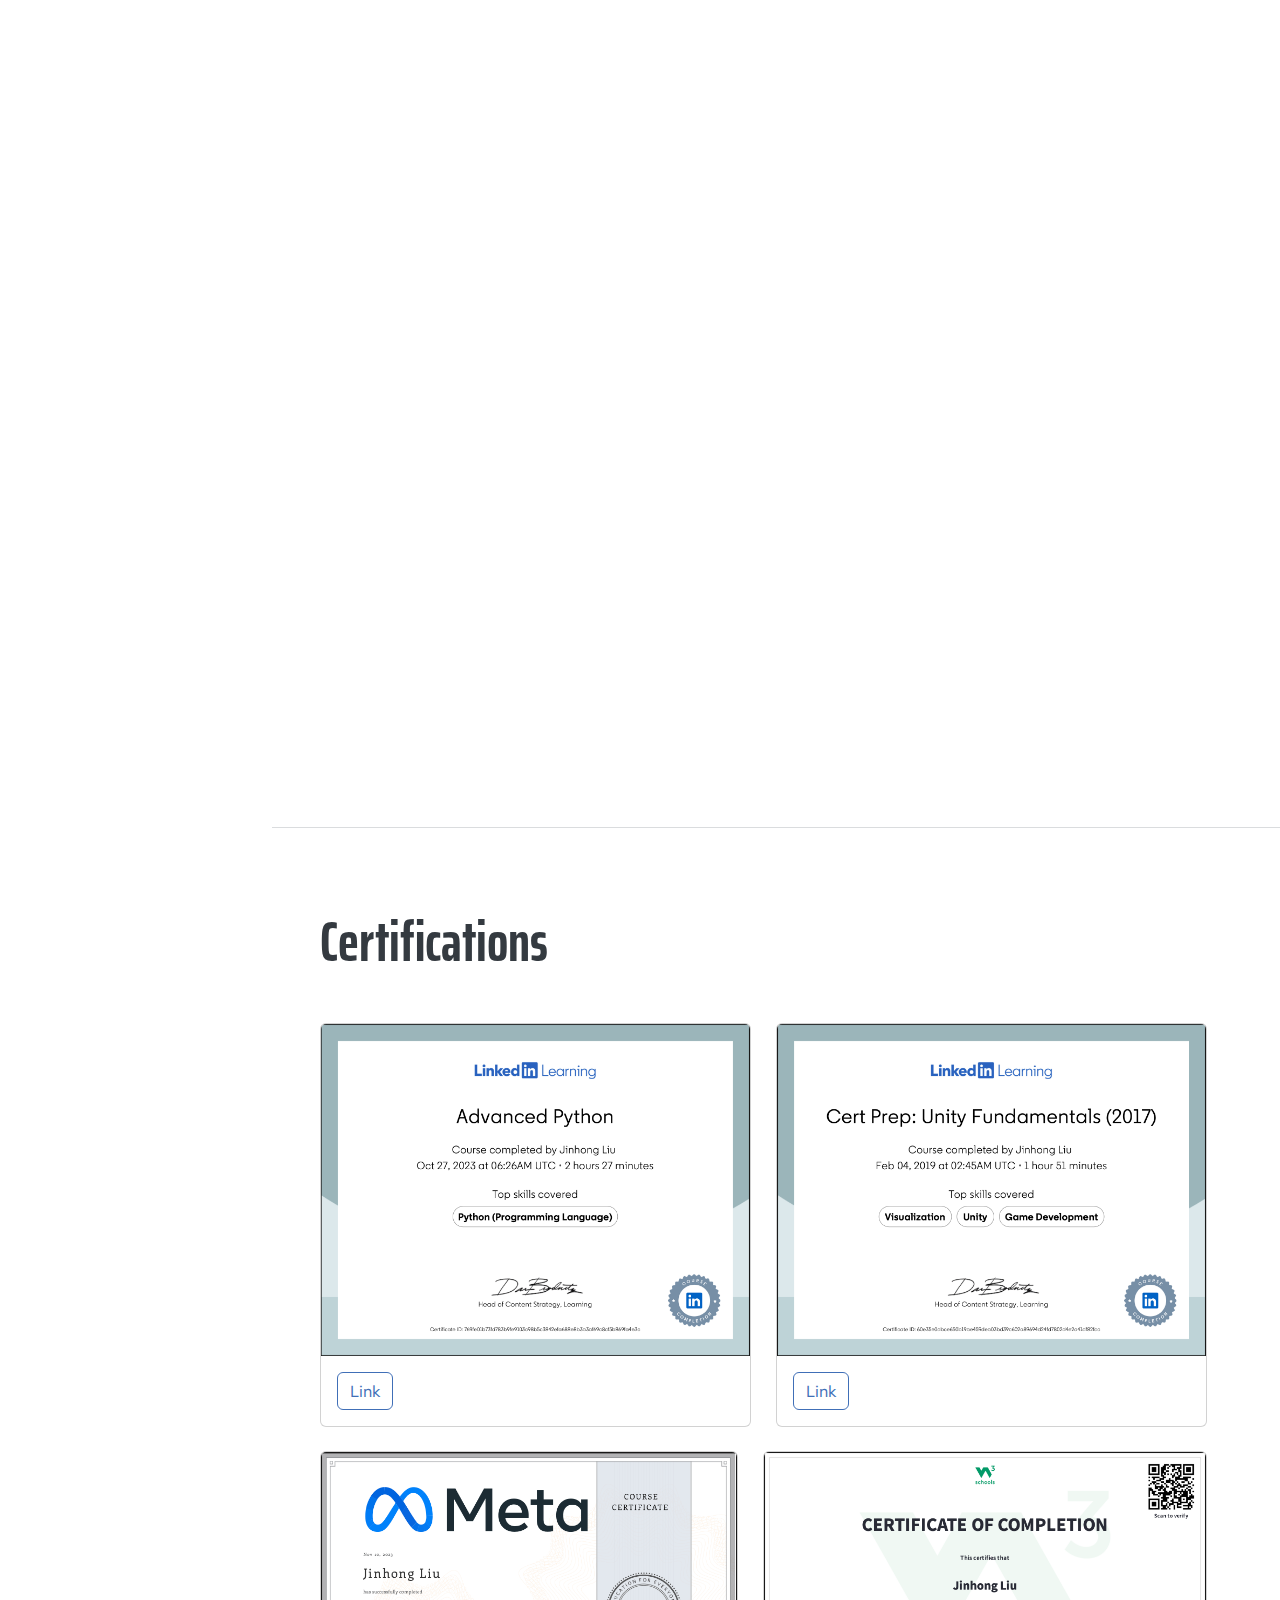
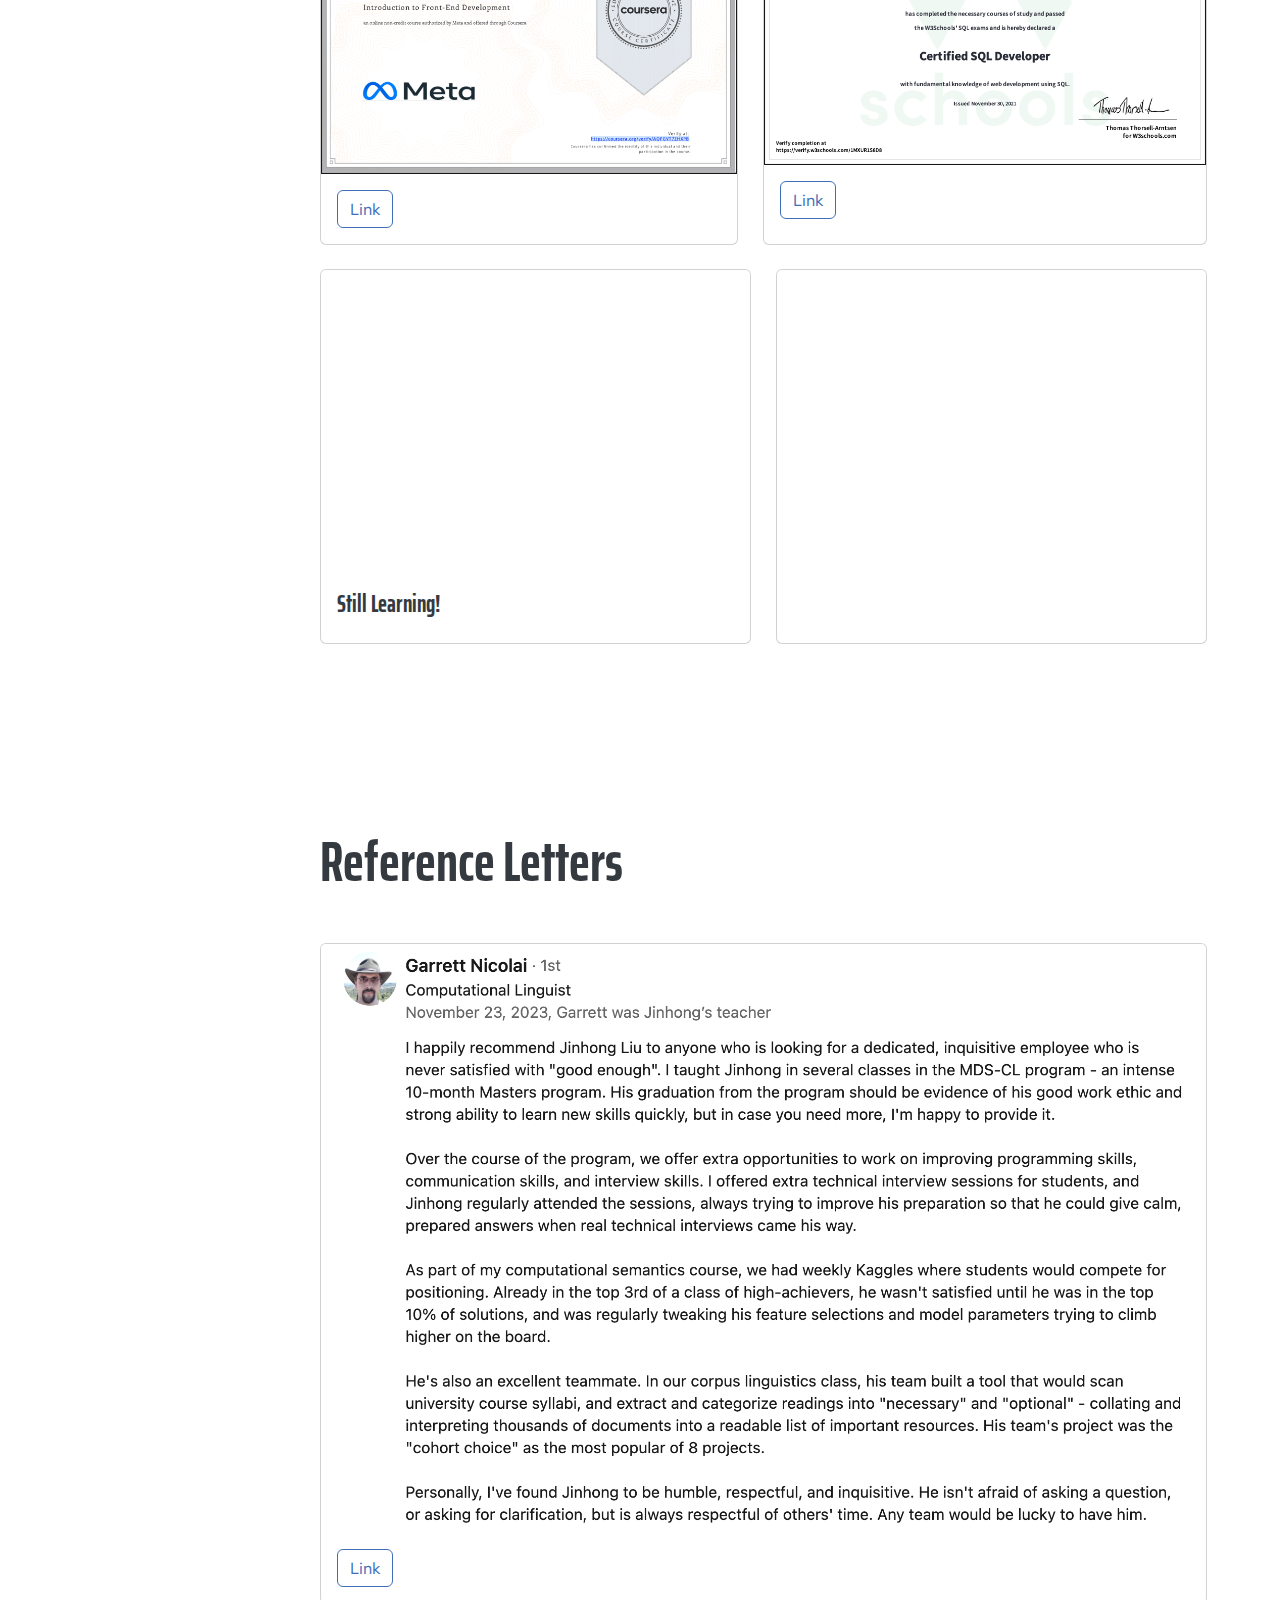
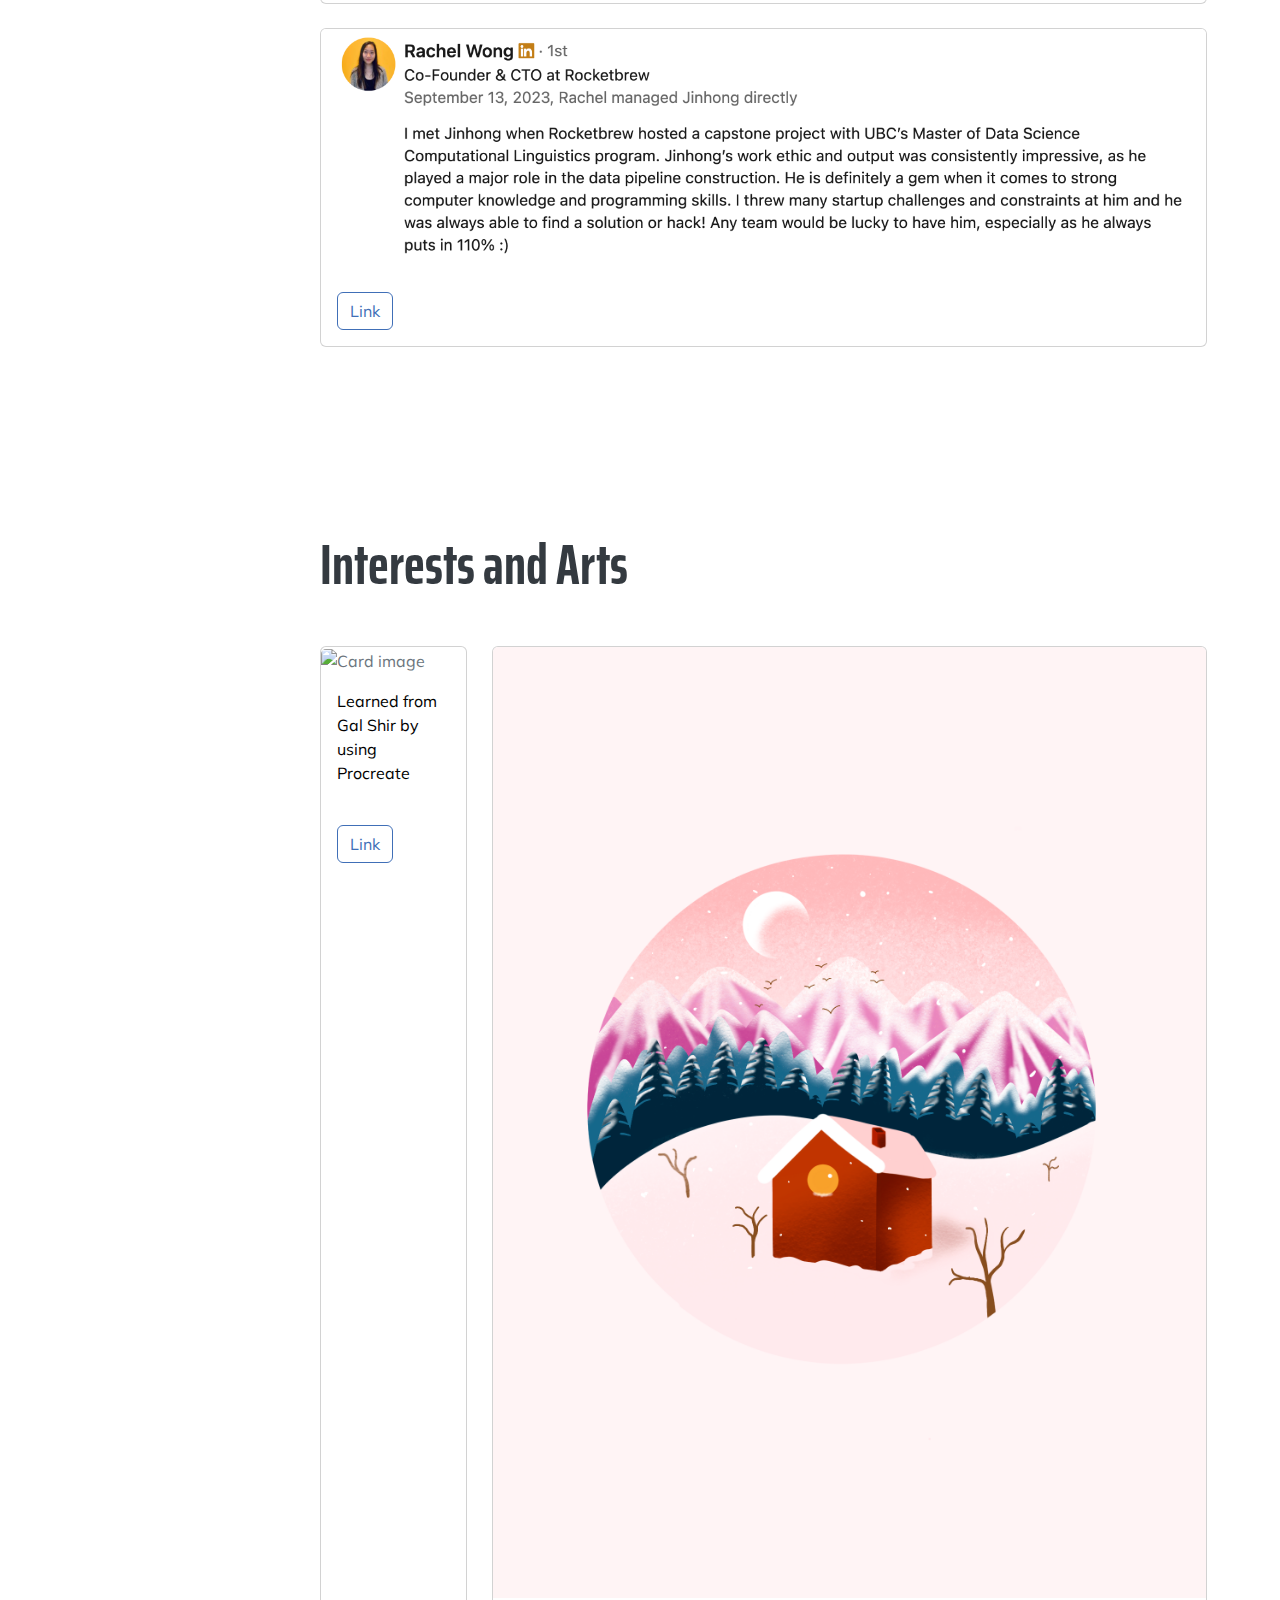
==== commit db58d673: "changed projects section" ====
--- a/index.html
+++ b/index.html
@@ -14,7 +14,7 @@
         <link href="https://fonts.googleapis.com/css?family=Saira+Extra+Condensed:500,700" rel="stylesheet" type="text/css" />
         <link href="https://fonts.googleapis.com/css?family=Muli:400,400i,800,800i" rel="stylesheet" type="text/css" />
         <!-- Core theme CSS (includes Bootstrap)-->
-        <link href="css/styles.css" rel="stylesheet" />
+        <link href="css/styles-original.css" rel="stylesheet" />
         <link href="css/type.css" rel="stylesheet" />
         <script src="https://code.jquery.com/jquery-3.6.4.min.js"></script>
         <script src="https://unpkg.com/scrollreveal"></script>
@@ -48,17 +48,13 @@
             <!-- About-->
             <section class="resume-section scroll-reveal" id="about">
                 <div class="resume-section-content about-section">
-                    <img class="wallpaper-begin"
-                        src='img/wallpapers/vancouver-bridge.png'
-                        alt=""
-                    >
+                    <img class="wallpaper-begin" src='img/wallpapers/vancouver-bridge.png' alt="">
                     <h1 class="mb-0">
-                        <!--  -->
                         <!-- <span class="text-primary">LIU</span> -->
                         <span style="color: #406FB7;">Hi! I'm </span>JINHONG LIU,
                     </h1>
                     <br>
-                    <h3>
+                    <h3 class="scroll-reveal">
                         I'm a <span class="input-wrapper-begin"><a class="placeholder-begin"></a></span>
                         <!-- I'm a <span class="abcde"></span> -->
                         <!-- <a class="typewrite" id="border" data-period="2000" data-type='[ "Full Stack Web Developer", "Data Scientist", "Machine Learning Engineer", "Software Engineer" ]'>
@@ -66,7 +62,7 @@
                         </a> -->
                     </h3>
                     <br>
-                    <div class="subheading mb-5">
+                    <div class="subheading mb-5 scroll-reveal">
                         Vancouver, BC, Canada  ·  (236) 990-2210  ·  
                         <a href="mailto:name@email.com">jinhongliu6688@gmail.com</a>
                         <!-- <a>jinhongliu6688@gmail.com</a> -->
@@ -74,7 +70,7 @@
                     <!-- <br> -->
                     <!-- <p class="lead mb-5">👋🏻 Hi! I recently graduated from the University of British Columbia with a <strong>Master of Data Science</strong> Degree with specialization in Computational Linguistics. I got my <strong>Bachelor of Science in Computer Science</strong> degree from University of Florida. I am activly seeking full-time position opportunities of <strong>software engineer, web developer, data scientist, and machine learning engineer</strong> in Canada. Feel free to contact me!</p> -->
                     <!-- <div class="social-icons"> -->
-                    <div class="ul1">
+                    <div class="ul1 scroll-reveal">
                         <div class="li1">
                             <a href="https://www.linkedin.com/in/jinhong-ivan-liu" target="_blank"><i class="fab fa-linkedin-in icon"></i></a>
                         </div>
@@ -241,9 +237,189 @@
                 <div class="resume-section-content">
                     <h2 class="mb-5 scroll-reveal">Projects</h2>
                     <div class="card-deck d-flex flex-row scroll-reveal">
-                        <div class="card mb-4">
-                            <div class="card-img-top">
-                                <img class="center-card-img card-img-top" src="img/projects/mit_project.jpeg" alt="Card image" />
+                        <div class="card mb-4" style="width: 1000px;">
+                            <div class="card-img-top">
+                                <img class="center-card-img card-img-top" src="img/projects/mit-project.png" alt="Card image" />
+                            </div>
+                            <br>
+                            <div class="card-body">
+                                <a href="https://mit-web-app.vercel.app/" target="_blank" class="btn btn-primary sink-button" style="color: #406FB7;">Try Web App Now</a>
+                                <a href="https://github.com/jinhongliu6688/MIT_OpenCourseWare_Reading_Annotations_Web_App" target="_blank" class="btn btn-primary sink-button" style="color: #406FB7;">GitHub Repo</a>
+                                <a href="https://youtu.be/EKhlwSj102Q" target="_blank" class="btn btn-primary sink-button" style="color: #406FB7;">Video Demo</a>
+                            </div>
+                        </div>
+                        <div style="width: 1000px;">
+                            <h4>MIT OpenCourseWare Reading Annotations Web App</h4>
+                            <br>
+                            <ul style="color: black;">
+                                <li><i class="fas fa-trophy text-warning"></i> Most popular project voted by MDSCL cohort</li>
+                                <li>MIT OpenCourseWare provides free online resources for 2,494 university courses and this project aimed to annotate reading materials from the course syllabus pages, categorizing them into required and optional readings.</li>
+                                <li>We hope the annotations can help self-leaners quickly find important readings related to their topic of interest, and inform instructors with statistics on readings that provide guidelines to designing future curriculums.</li>
+                                <li>Built with Python, HTML, CSS, JavaScript, Pandas, fastapi, uvicorn, jinja2, Docker</li>
+                                <li>The Web App might take some time to load. Please wait...</li>
+                            </ul>
+                        </div>
+                    </div>
+                    <br><br><br>
+                    <div class="card-deck d-flex flex-row scroll-reveal">
+                        <div class="card mb-4" style="width: 1000px;">
+                            <div class="card-img-top">
+                                <img class="center-card-img card-img-top" src="img/projects/skills_extraction.png" alt="Card image" />
+                            </div>
+                            <br>
+                            <div class="card-body">
+                                <a href="https://github.com/jinhongliu6688/LLM-Large-Language-Model--based-Skill-Extraction-from-LinkedIn-Job-Descriptions" target="_blank"
+                                    class="btn btn-primary sink-button" style="color: #406FB7;">GitHub Repo</a>
+                            </div>
+                        </div>
+                        <div style="width: 1000px;">
+                            <h4>Job Skills Identification From Job Posting using AI and ML</h4>
+                            <br>
+                            <ul style="color: black;">
+                                <li>Utilized GPT-3 text-curie-001 model to extract Job skills from job description and used as train data.</li>
+                                <li>Trained LLM including LSTM (bidirectional), BERT, DistilBERT, RoBERTa, FlanT5 to identify relevant skills from job descriptions.</li>
+                            </ul>
+                        </div>
+                    </div>
+                    <br><br><br>
+                    <div class="card-deck d-flex flex-row scroll-reveal">
+                        <div class="card mb-4" style="width: 1000px;">
+                            <div class="card-img-top">
+                                <img class="center-card-img card-img-top" src="img/projects/flower_web_app.png" alt="Card image" />
+                            </div>
+                            <br>
+                            <div class="card-body">
+                                <a href="https://flower-club-web-app.onrender.com" target="_blank" class="btn btn-primary sink-button" style="color: #406FB7;">Try Web App Now</a>
+                                <a href="https://github.com/jinhongliu6688/Southern_Sierra_Flower_Club_Web_App" target="_blank" class="btn btn-primary sink-button" style="color: #406FB7;">GitHub Repo</a>
+                                <a href="https://www.youtube.com/watch?v=8AmlRTcvZO0" target="_blank" class="btn btn-primary sink-button" style="color: #406FB7;">Video Demo</a>
+                            </div>
+                        </div>
+                        <div style="width: 1000px;">
+                            <h4>Southern Sierra Flower Club Web App</h4>
+                            <br>
+                            <ul style="color: black;">
+                                <li>Southern Sierra Wildflower Club is an organization whose members are interested in observing wildflowers in the south part of the Sierra Nevada mountains of California.</li>
+                                <li>Developed using HTML, CSS, Vanilla JavaScript for front-end and Node.js with Express for back-end.</li>
+                                <li>Used SQLite3 for data persistence.</l1>
+                                <li>Developed web app into a Single-page Application (SPA).</li>
+                                <li>The Web App might take some time to load. Please wait...</li>
+                            </ul>
+                        </div>
+                    </div>
+                    <br><br><br>
+                    <div class="card-deck d-flex flex-row scroll-reveal">
+                        <div class="card mb-4" style="width: 1000px;">
+                            <div class="card-img-top">
+                                <img class="center-card-img card-img-top" src="img/projects/contact-list.png" alt="Card image" />
+                            </div>
+                            <br>
+                            <div class="card-body">
+                                <a href="https://my-contact-list-w91r.onrender.com" target="_blank" class="btn btn-primary sink-button" style="color: #406FB7;">Try Web App Now</a>
+                                <a href="https://github.com/jinhongliu6688/contact-list" target="_blank" class="btn btn-primary sink-button" style="color: #406FB7;">GitHub Repo</a>
+                            </div>
+                        </div>
+                        <div style="width: 1000px;">
+                            <h4>Contact List Mobile Web App</h4>
+                            <br>
+                            <ul style="color: black;">
+                                <li>Developed using Python, Django, model forms, generic class-based views, HTML, CSS</li>
+                                <li>The Web App might take some time to load. Please wait...</li>
+                            </ul>
+                        </div>
+                    </div>
+                    <br><br><br>
+                    <div class="card-deck d-flex flex-row scroll-reveal">
+                        <div class="card mb-4" style="width: 1000px;">
+                            <div class="card-img-top">
+                                <img class="center-card-img card-img-top" src="img/projects/tictactoe_black.png" alt="Card image" />
+                            </div>
+                            <br>
+                            <div class="card-body">
+                                <a href="https://github.com/jinhongliu6688/Digital-Tic-Tac-Toe" target="_blank" class="btn btn-primary sink-button" style="color: #406FB7;">GitHub Repo</a>
+                                <a href="https://www.youtube.com/watch?v=fzJLuotArZM" target="_blank" class="btn btn-primary sink-button" style="color: #406FB7;">Video Demo</a>
+                            </div>
+                        </div>
+                        <div style="width: 1000px;">
+                            <h4>Digital Tic-Tac-Toe</h4>
+                            <br>
+                            <ul style="color: black;">
+                                <li>Designed and developed the game using Java and JavaFx</li>
+                                <li>Implemented the game using Model-View-Controller Framework</li>
+                                <li>Features includes PVP (Player Versus Player), PVC (Player Versus Computer), Normal mode, and Ultimate Mode (9x9)</li>
+                            </ul>
+                        </div>
+                    </div>
+                    <br><br><br>
+                    <div class="card-deck d-flex flex-row scroll-reveal">
+                        <div class="card mb-4" style="width: 1000px;">
+                            <div class="card-img-top">
+                                <img class="center-card-img card-img-top" src="img/projects/vr_physical.png" alt="Card image" />
+                            </div>
+                            <br>
+                            <div class="card-body">
+                                <a href="https://github.com/jinhongliu6688/VR_for_Physical_Therapy" target="_blank" class="btn btn-primary sink-button" style="color: #406FB7;">GitHub Repo</a>
+                                <a href="https://www.youtube.com/watch?v=YyUW85nsWiM" target="_blank" class="btn btn-primary sink-button" style="color: #406FB7;">Video Demo</a>
+                            </div>
+                        </div>
+                        <div style="width: 1000px;">
+                            <h4>Virtual Reality Physical Therapy Mini Games</h4>
+                            <br>
+                            <ul style="color: black;">
+                                <li>Developed using Unity and C# Scripts, deployed on Oculus Quest</li>
+                                <li>Developed rock-climbing game and archery game that help players exercise physical coordination</li>
+                                <li>Built virtual rock-climbing scene and archery scene using 3D models</li>
+                                <li>85% of the users had great exercise experience and want to keep using it</li>
+                            </ul>
+                        </div>
+                    </div>
+                    <br><br><br>
+                    <div class="card-deck d-flex flex-row scroll-reveal">
+                        <div class="card mb-4" style="width: 1000px;">
+                            <div class="card-img-top">
+                                <img class="center-card-img card-img-top" src="img/projects/vr_prediabetes.png" alt="Card image" />
+                            </div>
+                            <br>
+                            <div class="card-body">
+                                <a href="https://youtu.be/BjT1qqiP2U8" target="_blank" class="btn btn-primary sink-button" style="color: #406FB7;">Video Demo</a>
+                            </div>
+                        </div>
+                        <div style="width: 1000px;">
+                            <h4>Virtual Reality Preventing Prediabetes</h4>
+                            <br>
+                            <ul style="color: black;">
+                                <li>Develped using C#, Unity, ios, iphone, Google Cardboard</li>
+                            </ul>
+                        </div>
+                    </div>
+                    <br><br><br>
+                    <div class="card-deck d-flex flex-row scroll-reveal">
+                        <div class="card mb-4" style="width: 1000px;">
+                            <div class="card-img-top">
+                                <img class="center-card-img card-img-top" src="img/projects/blender_dance.png" alt="Card image" />
+                            </div>
+                            <br>
+                            <div class="card-body">
+                                <a href="https://www.youtube.com/watch?v=Gjp_6P2lR80" target="_blank" class="btn btn-primary sink-button" style="color: #406FB7;">Video Demo</a>
+                            </div>
+                        </div>
+                        <div style="width: 1000px;">
+                            <h4>Dancing Animation</h4>
+                            <br>
+                            <ul style="color: black;">
+                                <li>Developed using Blender, 3D Models</li>
+                            </ul>
+                        </div>
+                    </div>
+                </div>
+            </section>
+            <!-- Projects Old Style-->
+            <!-- <section class="resume-section" id="projects">
+                <div class="resume-section-content">
+                    <h2 class="mb-5 scroll-reveal">Projects</h2>
+                    <div class="card-deck d-flex flex-row scroll-reveal">
+                        <div class="card mb-4">
+                            <div class="card-img-top">
+                                <img class="center-card-img card-img-top" src="img/projects/mit-project.png" alt="Card image" />
                             </div>
                             <div class="card-body">
                                 <h4 class="card-title">MIT OpenCourseWare Reading Annotations Web Application</h4>
@@ -361,7 +537,7 @@
                         </div>
                     </div>
                 </div>
-            </section>
+            </section> -->
             <!-- Skills-->
             <section class="resume-section" id="skills">
                 <div class="resume-section-content">
@@ -620,7 +796,7 @@
                         </li>
                         <li class="scroll-reveal">
                             <span class="fa-li"><i class="fas fa-trophy text-warning"></i></span>
-                            UF - Herbert Wertheim College of Engineering Dean’s List
+                            UF - Herbert Wertheim College of Engineering Dean's List
                         </li>
                         <li class="scroll-reveal">
                             <span class="fa-li"><i class="fas fa-trophy text-warning"></i></span>
@@ -653,10 +829,7 @@
             <!-- Thanks-->
             <section class="resume-section scroll-reveal" id="thanks">
                 <div class="thanks-section">
-                    <img class="wallpaper-end"
-                        src='img/wallpapers/wp10285674-ubc-wallpapers.jpg'
-                        alt=""
-                    >
+                    <img class="wallpaper-end" src='img/wallpapers/wp10285674-ubc-wallpapers.jpg' alt="">
                     <div class="resume-section-content">
                         <h2 class="mb-5">
                             <!-- <a class="typewrite" style="color: white;" data-period="2000" data-type='[ "Thank you for viewing my portfolio website!", "I would be more than happy to connect with you!", "Have a great day!" ]'></a> -->
@@ -664,7 +837,7 @@
                         </h2>
                         <br><br>
                         <!-- <br> -->
-                        <div class="ul1">
+                        <div class="ul1 scroll-reveal">
                             <div class="li1 li-end">
                                 <a href="https://www.linkedin.com/in/jinhong-ivan-liu" target="_blank"><i style="color: #fff;" class="fab fa-linkedin-in icon"></i></a>
                             </div>
